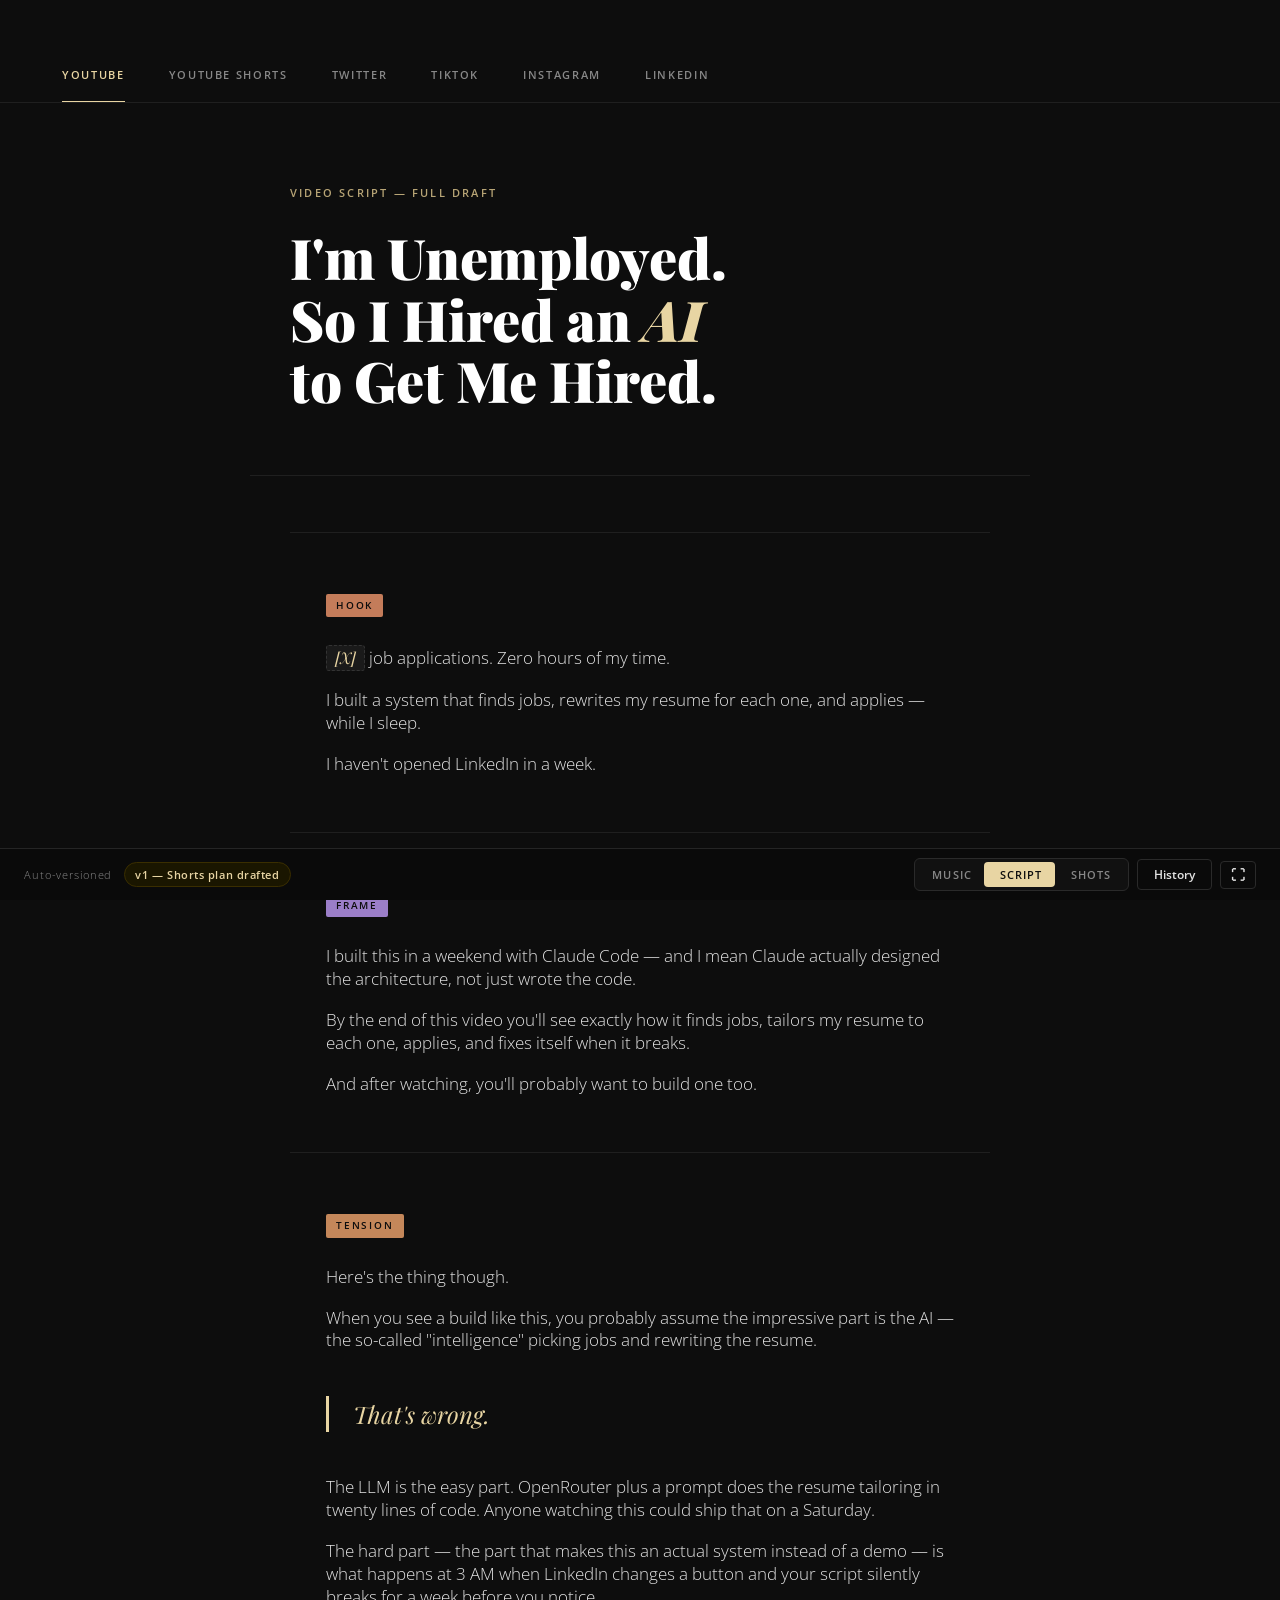
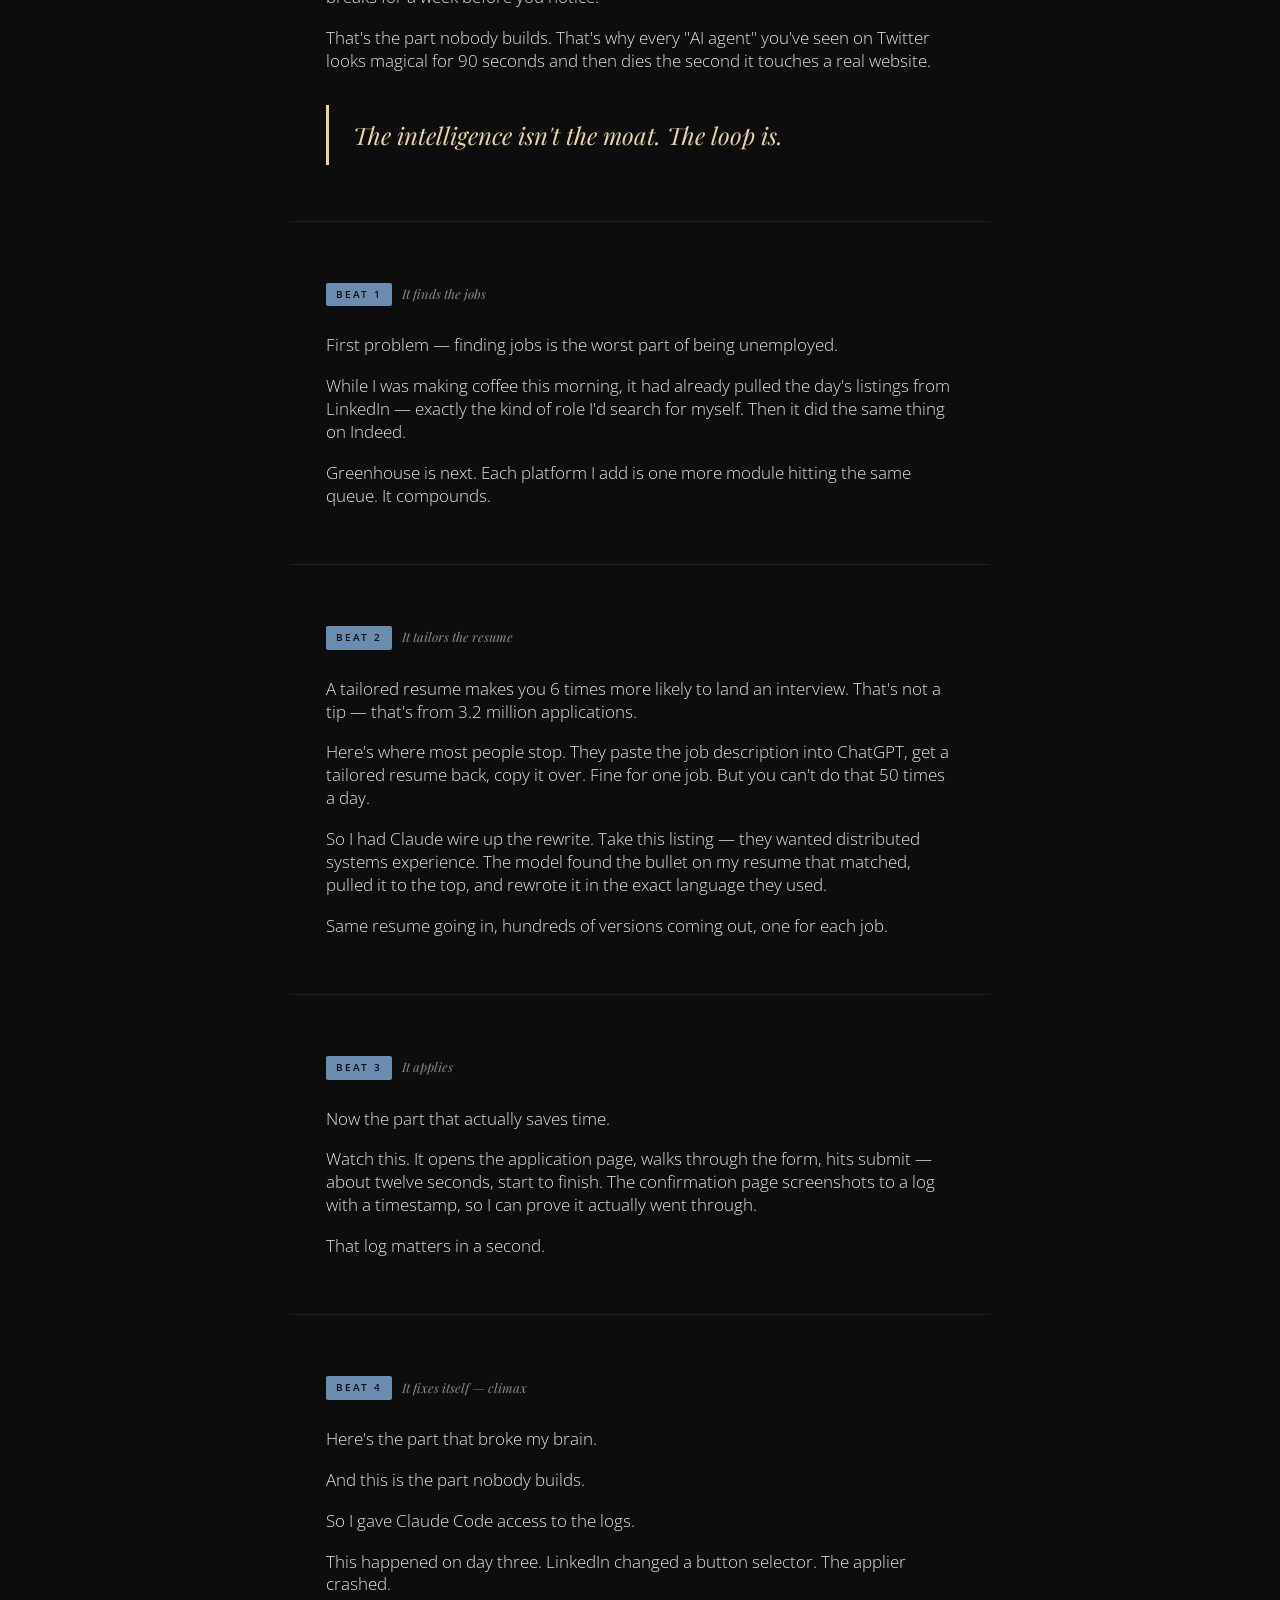
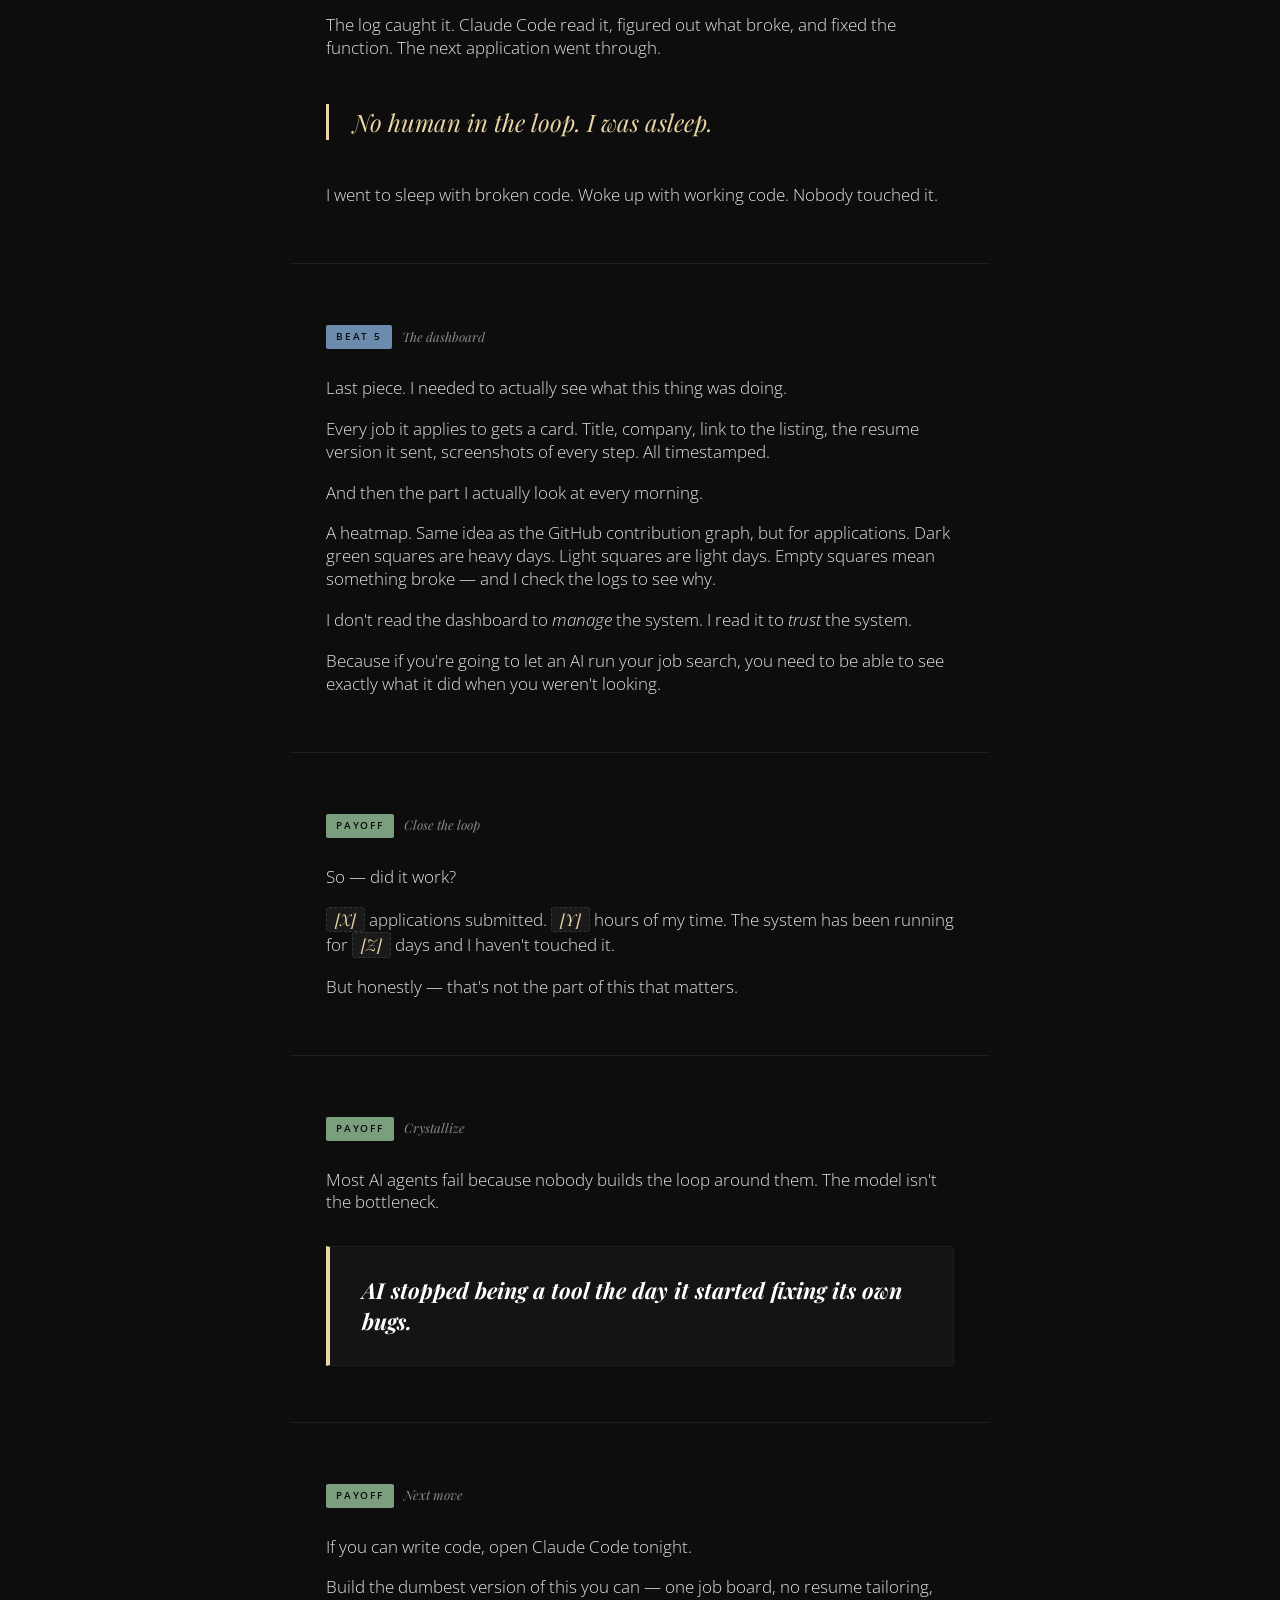
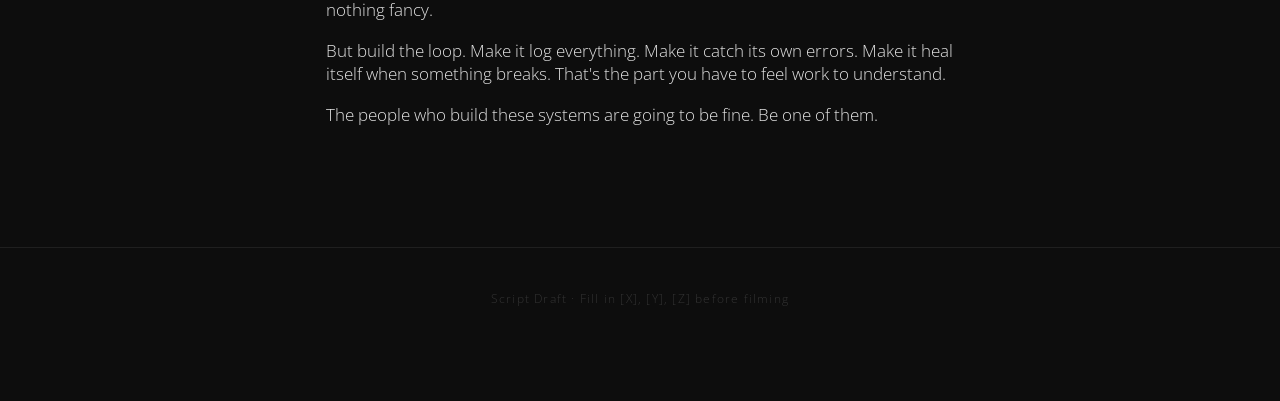
==== auto-ai-applier/index.html @ ef2c6228 "Revert absolute positioning — restore grid/flex layout for panels Absolute positioning caused panels" ====
<!DOCTYPE html>
<html lang="en">
<head>
<meta charset="UTF-8">
<meta name="viewport" content="width=device-width, initial-scale=1.0">
<meta name="apple-mobile-web-app-capable" content="yes">
<meta name="apple-mobile-web-app-status-bar-style" content="black-translucent">
<title>I'm Unemployed. So I Hired an AI to Get Me Hired.</title>
<link href="https://fonts.googleapis.com/css2?family=Playfair+Display:ital,wght@0,400;0,700;0,900;1,400;1,700&family=Open+Sans:ital,wght@0,300;0,400;0,600;1,300;1,400&display=swap" rel="stylesheet">
<style>
  *, *::before, *::after { box-sizing: border-box; margin: 0; padding: 0; }
  html, body { overscroll-behavior: none; -webkit-overflow-scrolling: auto; }
  :root {
    --bg: #0d0d0d; --surface: #141414; --border: #1f1f1f;
    --accent: #e8d5a3; --accent-dim: #b8a576;
    --text: #e2e2e2; --muted: #888; --label-bg: #1a1a1a;
  }
  body { background: var(--bg); color: var(--text); font-family: 'Open Sans', sans-serif; font-weight: 300; line-height: 1.75; min-height: 100vh; padding-bottom: 80px; }

  #progress { position: sticky; top: 0; left: 0; height: 2px; background: var(--accent); width: 0%; z-index: 200; transition: width 0.1s linear; }

  .hero { border-bottom: 1px solid var(--border); padding: 80px 40px 64px; max-width: 780px; margin: 0 auto; }
  .hero-eyebrow { font-size: 11px; font-weight: 600; letter-spacing: 0.2em; text-transform: uppercase; color: var(--accent-dim); margin-bottom: 24px; }
  .hero h1 { font-family: 'Playfair Display', serif; font-size: clamp(32px, 5vw, 56px); font-weight: 900; line-height: 1.1; color: #fff; }
  .hero h1 em { font-style: italic; color: var(--accent); }

  .container { max-width: 780px; margin: 0 auto; padding: 0 40px 120px; }
  .section { padding: 56px 36px 0; border-top: 1px solid var(--border); margin-top: 56px; }
  .section-label { display: inline-flex; align-items: center; gap: 10px; margin-bottom: 28px; }
  .section-tag { font-size: 10px; font-weight: 600; letter-spacing: 0.18em; text-transform: uppercase; color: var(--bg); background: var(--accent); padding: 3px 10px; border-radius: 2px; }
  .section-tag.beat { background: #6b8cae; }
  .section-tag.payoff { background: #7a9e7e; }
  .section-tag.hook { background: #c47c5a; }
  .section-tag.frame { background: #9b7ec8; }
  .section-tag.tension { background: #c4875a; }
  .section-subtitle { font-family: 'Playfair Display', serif; font-size: 13px; font-style: italic; color: var(--muted); }
  .section p { font-size: 17px; font-weight: 300; color: var(--text); margin-bottom: 18px; line-height: 1.35; }
  .section p:last-child { margin-bottom: 0; }
  .section p:has(.shot-marker) { display: flex; align-items: start; gap: 8px; }
  .section p .shot-marker { flex-shrink: 0; width: 36px; margin-top: 2px; }
  .shot-text { flex: 1; min-width: 0; }
  .pull:has(.shot-marker),
  .crystallize:has(.shot-marker) { display: flex; align-items: start; gap: 8px; }
  .pull .shot-marker,
  .crystallize .shot-marker { flex-shrink: 0; width: 36px; margin-top: 4px; }
  .pull .shot-text,
  .crystallize .shot-text { flex: 1; min-width: 0; }
  .pull:has(.shot-marker) { padding-left: 0; border-left: none; }
  .pull:has(.shot-marker) .shot-text { border-left: 3px solid var(--accent); padding-left: 24px; }
  .pull { font-family: 'Playfair Display', serif; font-size: clamp(18px, 2.5vw, 24px); font-style: italic; color: var(--accent); border-left: 3px solid var(--accent); padding: 12px 0 12px 24px; margin: 32px 0; line-height: 1.5; }
  .crystallize { background: var(--surface); border: 1px solid var(--border); border-left: 4px solid var(--accent); padding: 28px 32px; margin: 32px 0; border-radius: 0 4px 4px 0; }
  .crystallize p { font-family: 'Playfair Display', serif !important; font-size: clamp(18px, 2.5vw, 22px) !important; font-weight: 700 !important; font-style: italic; color: #fff !important; line-height: 1.4 !important; margin: 0 !important; }
  .stat { display: inline-block; background: var(--label-bg); border: 1px dashed #333; color: var(--accent); font-family: 'Playfair Display', serif; font-style: italic; padding: 1px 8px; border-radius: 3px; font-size: 0.95em; }
  footer { text-align: center; padding: 40px; color: #333; font-size: 12px; letter-spacing: 0.1em; border-top: 1px solid var(--border); }

  /* VIEW TOGGLE */
  #view-toggle {
    position: relative;
    display: flex;
    background: #111;
    border: 1px solid #2a2a2a;
    border-radius: 6px;
    padding: 3px;
    gap: 0;
  }
  .vtab {
    position: relative; z-index: 1;
    background: none; border: none;
    color: var(--muted);
    font-family: 'Open Sans', sans-serif;
    font-size: 11px; font-weight: 600;
    letter-spacing: 0.1em; text-transform: uppercase;
    padding: 5px 14px; border-radius: 4px;
    cursor: pointer;
    transition: color 0.2s ease;
    white-space: nowrap;
  }
  .vtab.active { color: #0d0d0d; }
  .vtab:not(.active):hover { color: var(--text); }
  #vtab-indicator {
    position: absolute;
    top: 3px; bottom: 3px;
    border-radius: 4px;
    background: var(--accent);
    transition: left 0.25s cubic-bezier(0.4, 0, 0.2, 1),
                width 0.25s cubic-bezier(0.4, 0, 0.2, 1);
    pointer-events: none;
  }

  /* SECTION TRANSITIONS */
  .section {
    transition: grid-template-columns 0.3s ease;
  }
  .container, .hero {
    transition: max-width 0.3s ease, opacity 0.15s ease;
  }

  #vbar {
    position: sticky; bottom: 0; left: 0; right: 0; z-index: 300;
    background: #0a0a0a; border-top: 1px solid #252525;
    display: flex; align-items: center; justify-content: space-between;
    padding: 0 24px; height: 52px; gap: 12px; margin-top: -80px;
  }
  #vbar-left { display: flex; align-items: center; gap: 12px; }
  #vbar-label { font-size: 11px; color: var(--muted); letter-spacing: 0.08em; white-space: nowrap; }
  #ver-badge {
    font-size: 11px; font-weight: 600; color: var(--accent);
    background: #1a1600; border: 1px solid #3a2e00;
    padding: 2px 10px; border-radius: 20px; letter-spacing: 0.05em;
  }
  .vbtn {
    background: none; border: 1px solid #2a2a2a; color: var(--text);
    font-family: 'Open Sans', sans-serif; font-size: 12px; font-weight: 600;
    padding: 6px 16px; border-radius: 4px; cursor: pointer; white-space: nowrap;
    transition: border-color 0.15s, color 0.15s;
  }
  .vbtn:hover { border-color: var(--accent); color: var(--accent); }
  #btn-fullscreen { padding: 6px 10px; font-size: 14px; line-height: 1; }

  #vpanel {
    position: sticky; bottom: 52px; z-index: 290;
    margin-left: auto; margin-right: 0;
    width: 340px; max-height: 420px;
    background: #111; border: 1px solid #222; border-bottom: none;
    border-radius: 8px 0 0 0;
    display: none; flex-direction: column;
    overflow: hidden;
  }
  #vpanel.open { display: flex; }
  #vpanel-head {
    padding: 14px 18px 12px; border-bottom: 1px solid #1e1e1e;
    display: flex; justify-content: space-between; align-items: center;
    flex-shrink: 0;
  }
  #vpanel-head span { font-size: 12px; font-weight: 600; letter-spacing: 0.08em; color: #999; text-transform: uppercase; }
  #vpanel-close { background: none; border: none; color: #555; cursor: pointer; font-size: 18px; line-height: 1; padding: 0 2px; }
  #vpanel-close:hover { color: #ccc; }
  #vlist { overflow-y: auto; flex: 1; padding: 8px 0; }
  #vlist::-webkit-scrollbar { width: 4px; }
  #vlist::-webkit-scrollbar-track { background: transparent; }
  #vlist::-webkit-scrollbar-thumb { background: #2a2a2a; border-radius: 2px; }

  .vitem {
    display: flex; align-items: center; justify-content: space-between;
    padding: 10px 18px; gap: 12px; cursor: default;
    border-left: 3px solid transparent;
    transition: background 0.1s;
  }
  .vitem:hover { background: #181818; }
  .vitem.current { border-left-color: var(--accent); }
  .vitem-meta { flex: 1; min-width: 0; }
  .vitem-name { font-size: 13px; font-weight: 600; color: #ddd; white-space: nowrap; overflow: hidden; text-overflow: ellipsis; }
  .vitem-time { font-size: 11px; color: #555; margin-top: 2px; }
  .vitem-restore {
    background: none; border: 1px solid #2a2a2a; color: #777;
    font-size: 11px; font-weight: 600; padding: 4px 10px; border-radius: 3px;
    cursor: pointer; white-space: nowrap; flex-shrink: 0;
    transition: border-color 0.15s, color 0.15s;
  }
  .vitem-restore:hover { border-color: var(--accent); color: var(--accent); }
  .vitem-restore.disabled { opacity: 0.3; cursor: default; pointer-events: none; }
  #vempty { padding: 32px 18px; text-align: center; color: #444; font-size: 13px; }

  #toast {
    position: sticky; top: 24px; left: 50%;
    background: #1a1a1a; border: 1px solid var(--accent);
    color: var(--accent); font-size: 13px; font-weight: 600;
    padding: 10px 20px; border-radius: 6px; z-index: 500;
    opacity: 0; transition: opacity 0.3s; pointer-events: none;
    white-space: nowrap; width: fit-content; margin: 0 auto;
  }
  #toast.show { opacity: 1; }

  /* PRODUCTION VIEW (music + shots) */
  .music-cue {
    display: none;
    width: 240px; flex-shrink: 0;
    opacity: 0; transform: translateX(100%);
    transition: opacity 0.25s ease, transform 0.25s ease;
    pointer-events: none;
  }
  body.show-music .music-cue {
    display: block;
    width: 240px; flex-shrink: 0;
    visibility: hidden;
  }
  body.show-music-visible .music-cue {
    visibility: visible;
    opacity: 1; transform: translateX(0);
    pointer-events: auto;
  }
  body.show-music .container,
  body.show-music .hero,
  body.show-shots .container,
  body.show-shots .hero { max-width: 1280px; }
  body.show-music .section,
  body.show-shots .section { position: relative; }
  body.show-music .section {
    display: flex; gap: 56px; align-items: flex-start;
  }
  body.show-music .section-body { flex: 1; min-width: 0; }
  body.show-shots .section {
    display: grid;
    grid-template-columns: 1fr 340px;
    gap: 0 40px;
    align-items: start;
    border-radius: 6px;
    transition: background 0.15s ease;
    padding: 56px 36px 0;
    margin-left: -36px;
    margin-right: -36px;
    border-top: 1px solid var(--border);
    margin-top: 0;
  }
  body.show-shots .section:hover {
    background: rgba(232, 213, 163, 0.025);
  }
  body.show-shots .shot-list {
    grid-column: 2;
    grid-row: 1 / 99;
    align-self: start;
    margin-top: 0;
  }
  body.show-music .section[data-end-time]::after,
  body.show-shots .section[data-end-time]::after {
    content: "ends " attr(data-end-time);
    position: absolute; top: -32px; right: 0;
    background: var(--bg); padding: 4px 10px;
    font-family: 'Open Sans', sans-serif; font-size: 10px;
    font-weight: 600; letter-spacing: 0.18em;
    color: var(--accent-dim); border: 1px solid var(--border);
    border-radius: 2px; text-transform: uppercase;
  }
  .cue-label {
    font-size: 10px; font-weight: 600; letter-spacing: 0.2em;
    text-transform: uppercase; color: var(--muted);
    margin-bottom: 14px; padding-bottom: 10px;
    border-bottom: 1px solid var(--border);
  }
  .cue-title {
    font-family: 'Playfair Display', serif;
    font-size: 22px; font-weight: 700; font-style: italic;
    color: var(--accent); margin-bottom: 8px; line-height: 1.2;
  }
  .cue-meta {
    font-size: 10px; font-weight: 600; color: var(--muted);
    letter-spacing: 0.15em; margin-bottom: 18px;
    text-transform: uppercase;
  }
  .cue-desc {
    font-size: 13px; font-weight: 300; color: var(--text);
    line-height: 1.55; margin-bottom: 14px;
  }
  .cue-note {
    font-size: 11px; font-style: italic; color: var(--muted);
    border-left: 2px solid var(--accent-dim);
    padding: 4px 0 4px 12px; margin-bottom: 0;
    line-height: 1.5;
  }

  /* SHOT LIST */
  .shot-list {
    display: none;
    opacity: 0; transform: translateX(100%);
    transition: opacity 0.25s ease, transform 0.25s ease;
    pointer-events: none;
  }
  body.show-shots .shot-list {
    display: block;
    visibility: hidden;
    background: var(--surface);
    border: 1px solid var(--border);
    border-radius: 6px;
    padding: 20px 22px;
  }
  body.show-shots-visible .shot-list {
    visibility: visible;
    opacity: 1; transform: translateX(0);
    pointer-events: auto;
  }
  .shot-list-label {
    font-size: 10px; font-weight: 600; letter-spacing: 0.2em;
    text-transform: uppercase; color: var(--muted);
    margin-bottom: 18px;
  }
  .shot {
    display: grid; grid-template-columns: 28px 78px 1fr;
    gap: 14px; margin-bottom: 6px; align-items: start;
    padding: 10px 12px; border-radius: 4px;
  }
  .shot-num {
    font-family: 'Open Sans', sans-serif;
    font-size: 11px; font-weight: 600;
    color: var(--accent-dim); letter-spacing: 0.05em;
    padding-top: 4px; font-variant-numeric: tabular-nums;
  }
  .shot-type {
    font-size: 9px; font-weight: 600; letter-spacing: 0.15em;
    text-transform: uppercase; text-align: center;
    padding: 4px 6px; border-radius: 2px;
    border: 1px solid var(--border);
    background: var(--label-bg); color: var(--accent);
  }
  .shot-type.t-talk    { color: #c47c5a; border-color: #3a261d; }
  .shot-type.t-screen  { color: #6b8cae; border-color: #1d2a3a; }
  .shot-type.t-broll   { color: #b8a576; border-color: #2e2a1d; }
  .shot-type.t-graphic { color: #7a9e7e; border-color: #1d2e22; }
  .shot-type.t-title   { color: #e2e2e2; border-color: #333; }
  .shot-type.t-cut     { color: #c4875a; border-color: #3a2e1d; }
  .shot-desc {
    font-size: 13px; font-weight: 300; color: var(--text);
    line-height: 1.5;
  }
  .shot-desc em {
    color: var(--accent-dim); font-style: italic;
  }

  /* INLINE SHOT MARKERS */
  .shot-marker {
    display: none;
  }
  body.show-shots .shot-marker {
    display: inline-flex;
    align-items: center;
    justify-content: center;
    font-family: 'Open Sans', sans-serif;
    font-size: 9px; font-weight: 700;
    letter-spacing: 0.05em;
    color: var(--accent-dim);
    background: var(--label-bg);
    border: 1px solid #2a2418;
    border-radius: 3px;
    padding: 1px 6px;
    margin-right: 0;
    vertical-align: middle;
    font-variant-numeric: tabular-nums;
    flex-shrink: 0;
    justify-self: center;
    margin-top: 2px;
  }
  body.show-shots .shot-marker::after {
    content: '';
    position: absolute;
    right: -24px;
    top: 50%;
    width: 16px;
    height: 1px;
    border-top: 1px dashed #2a2418;
  }

  /* SHOT HOVER LINKING */
  .shot-marker.shot-hover,
  body.show-shots .shot-marker.shot-hover {
    background: rgba(232, 213, 163, 0.15);
    border-color: var(--accent-dim);
    color: var(--accent);
  }
  .shot.shot-hover {
    background: rgba(232, 213, 163, 0.08);
    border-radius: 4px;
    outline: 1px solid rgba(232, 213, 163, 0.22);
  }
  .script-el-hover {
    background: rgba(232, 213, 163, 0.06);
    outline: 1px solid rgba(232, 213, 163, 0.15);
    border-radius: 4px;
    transition: background 0.15s ease;
  }

  p.script-el-hover {
    outline-offset: 8px;
  }

  /* PLATFORM TABS */
  .tabs {
    position: sticky; top: 0; z-index: 100;
    background: var(--bg);
    border-bottom: 1px solid var(--border);
    display: flex; overflow-x: auto;
    scrollbar-width: none;
    padding: 0 40px;
  }
  .tabs::-webkit-scrollbar { display: none; }
  .tab {
    background: none; border: none;
    color: var(--muted);
    font-family: 'Open Sans', sans-serif;
    font-size: 11px; font-weight: 600;
    letter-spacing: 0.15em; text-transform: uppercase;
    padding: 20px 22px; cursor: pointer;
    position: relative; white-space: nowrap;
    transition: color 0.15s;
  }
  .tab:hover { color: var(--text); }
  .tab.active { color: var(--accent); }
  .tab.active::after {
    content: ''; position: absolute;
    bottom: -1px; left: 22px; right: 22px;
    height: 2px; background: var(--accent);
  }
  .tab-content { display: none; }
  .tab-content.active { display: block; }

  body:not([data-tab="youtube"]) #view-toggle { display: none; }

  /* PLACEHOLDER CARD */
  .placeholder-card {
    background: var(--surface);
    border: 1px dashed #2a2a2a;
    border-radius: 6px;
    padding: 40px 36px;
    margin-top: 56px;
  }
  .placeholder-label {
    font-size: 10px; font-weight: 600; letter-spacing: 0.2em;
    text-transform: uppercase; color: var(--accent-dim);
    margin-bottom: 18px;
  }
  .placeholder-prompt {
    font-family: 'Playfair Display', serif;
    font-size: 22px; font-style: italic; color: var(--text);
    line-height: 1.4; margin-bottom: 28px;
  }
  .placeholder-hint {
    border-top: 1px solid var(--border);
    padding-top: 20px;
  }
  .placeholder-hint p {
    font-size: 13px; color: var(--muted);
    line-height: 1.6; margin-bottom: 6px;
  }
  .placeholder-hint p strong {
    color: var(--accent); font-weight: 600;
  }

  /* ────────────────────────────────────
     TWITTER POSTS (added v11) — also reused for Shorts
     ──────────────────────────────────── */
  .tw-summary {
    background: var(--surface);
    border: 1px solid var(--border);
    border-left: 3px solid var(--accent);
    border-radius: 0 4px 4px 0;
    padding: 28px 32px;
    margin-top: 56px;
    margin-bottom: 0;
  }
  .tw-summary-label {
    font-size: 10px; font-weight: 600;
    letter-spacing: 0.2em; text-transform: uppercase;
    color: var(--accent); margin-bottom: 14px;
  }
  .tw-summary-count {
    font-family: 'Playfair Display', serif;
    font-size: 14px; font-weight: 600;
    color: #fff; line-height: 1; margin-bottom: 12px;
    letter-spacing: 0.05em;
  }
  .tw-summary-inv {
    font-size: 13px; color: var(--muted);
    line-height: 1.7; font-weight: 300;
  }
  .tw-summary-inv strong {
    color: var(--accent-dim); font-weight: 600;
  }

  .post-block {
    border-top: 1px solid var(--border);
    padding-top: 56px;
    margin-top: 56px;
  }
  .post-meta-row {
    display: flex; align-items: center; gap: 12px;
    margin-bottom: 18px; flex-wrap: wrap;
  }
  .post-num {
    font-family: 'Playfair Display', serif;
    font-style: italic;
    font-size: 12px; font-weight: 700;
    letter-spacing: 0.12em; text-transform: uppercase;
    color: var(--accent-dim);
  }
  .format-pill {
    font-size: 10px; font-weight: 600;
    letter-spacing: 0.15em; text-transform: uppercase;
    padding: 4px 10px; border-radius: 2px;
    background: var(--label-bg); color: var(--accent);
    border: 1px solid #2a2418;
  }
  .format-pill.thread { color: #9b7ec8; border-color: #2a1d3a; background: rgba(155, 126, 200, 0.06); }
  .format-pill.video { color: #c47c5a; border-color: #3a261d; background: rgba(196, 124, 90, 0.06); }
  .format-pill.image-q { color: #7a9e7e; border-color: #1d2e22; background: rgba(122, 158, 126, 0.06); }
  .format-pill.single { color: #6b8cae; border-color: #1d2a3a; background: rgba(107, 140, 174, 0.06); }
  .strength {
    font-size: 9px; font-weight: 600;
    letter-spacing: 0.18em; text-transform: uppercase;
    padding: 3px 9px; border-radius: 2px;
    margin-left: auto;
  }
  .strength.strong {
    color: #7a9e7e;
    background: rgba(122, 158, 126, 0.08);
    border: 1px solid rgba(122, 158, 126, 0.3);
  }
  .strength.medium {
    color: var(--accent-dim);
    background: rgba(184, 165, 118, 0.05);
    border: 1px solid rgba(184, 165, 118, 0.25);
  }
  .post-headline {
    font-family: 'Playfair Display', serif;
    font-size: clamp(20px, 2.8vw, 26px);
    font-weight: 700; font-style: italic;
    color: #fff; line-height: 1.25;
    margin-bottom: 28px;
    letter-spacing: -0.005em;
  }
  .post-headline em { color: var(--accent); }

  .video-spec {
    background: var(--surface); border: 1px solid var(--border);
    border-radius: 6px; padding: 24px 28px;
    margin-top: 14px;
  }
  .video-spec-row {
    display: grid;
    grid-template-columns: 130px 1fr;
    gap: 16px; padding: 14px 0;
    align-items: start;
    border-top: 1px solid #1a1a1a;
  }
  .video-spec-row:first-child {
    border-top: none; padding-top: 0;
  }
  .video-spec-row:last-child { padding-bottom: 0; }
  .video-spec-label {
    font-size: 9px; font-weight: 600;
    letter-spacing: 0.18em; text-transform: uppercase;
    color: var(--accent-dim); padding-top: 3px;
  }
  .video-spec-value {
    font-size: 13px; color: var(--text); line-height: 1.6;
    font-weight: 300;
  }
  .video-spec-value em {
    font-style: italic; color: var(--accent-dim);
  }
  .video-cuts {
    list-style: none; padding: 0; margin: 0;
  }
  .video-cuts li {
    padding: 8px 0;
    border-bottom: 1px solid #1a1a1a;
    font-size: 13px; line-height: 1.5;
    display: grid;
    grid-template-columns: 78px 1fr;
    gap: 12px; align-items: start;
  }
  .video-cuts li:last-child { border-bottom: none; }
  .cut-type {
    font-size: 9px; font-weight: 600;
    letter-spacing: 0.15em; text-transform: uppercase;
    padding-top: 3px; font-variant-numeric: tabular-nums;
  }
  .cut-type.talk { color: #c47c5a; }
  .cut-type.screen { color: #6b8cae; }
  .cut-type.bridge { color: #9b7ec8; }
  .cut-type.cut { color: #b8a576; }

  .why-format {
    margin-top: 22px; padding-top: 18px;
    border-top: 1px dashed #1f1f1f;
    font-size: 12px; font-style: italic;
    color: var(--muted); line-height: 1.6;
    font-weight: 300;
  }
  .why-format strong {
    font-style: normal; font-weight: 600;
    color: var(--accent-dim);
    letter-spacing: 0.15em; text-transform: uppercase;
    font-size: 9px;
    display: block; margin-bottom: 6px;
  }

  .rollout {
    margin-top: 88px; padding: 40px 36px 36px;
    background: var(--surface);
    border: 1px solid var(--border);
    border-top: 3px solid var(--accent);
    border-radius: 0 0 4px 4px;
  }
  .rollout-label {
    font-size: 11px; font-weight: 600;
    letter-spacing: 0.22em; text-transform: uppercase;
    color: var(--accent); margin-bottom: 14px;
  }
  .rollout-title {
    font-family: 'Playfair Display', serif;
    font-size: clamp(22px, 3vw, 28px);
    font-weight: 900;
    color: #fff; margin-bottom: 8px;
    line-height: 1.2;
  }
  .rollout-sub {
    font-family: 'Playfair Display', serif;
    font-style: italic;
    font-size: 14px; color: var(--muted);
    margin-bottom: 28px;
  }
  .rollout-day {
    display: grid;
    grid-template-columns: 110px 1fr;
    gap: 24px; padding: 18px 0;
    border-top: 1px solid #1f1f1f;
    align-items: start;
  }
  .rollout-day:first-of-type { border-top: none; }
  .rollout-when {
    font-family: 'Playfair Display', serif;
    font-size: 14px; font-weight: 700; font-style: italic;
    color: var(--accent);
    letter-spacing: 0.03em;
    padding-top: 2px;
  }
  .rollout-what {
    font-size: 14px; color: var(--text);
    line-height: 1.6; font-weight: 300;
  }
  .rollout-what strong {
    color: #fff; font-weight: 600;
  }
  .rollout-what em {
    color: var(--accent-dim); font-style: italic;
  }

  /* ────────────────────────────────────
     SHORTS-SPECIFIC (added v12)
     ──────────────────────────────────── */
  .short-hook {
    background: linear-gradient(180deg, rgba(196, 124, 90, 0.06), rgba(196, 124, 90, 0.02));
    border: 1px solid #2a1d15;
    border-left: 3px solid #c47c5a;
    border-radius: 0 4px 4px 0;
    padding: 22px 28px;
    margin-bottom: 22px;
  }
  .short-hook-label {
    font-size: 9px; font-weight: 600;
    letter-spacing: 0.18em; text-transform: uppercase;
    color: #c47c5a; margin-bottom: 10px;
  }
  .short-hook-text {
    font-family: 'Playfair Display', serif;
    font-size: clamp(17px, 2.3vw, 21px);
    font-style: italic; font-weight: 700;
    color: #fff; line-height: 1.4;
    margin: 0;
  }

  .short-pair {
    display: grid;
    grid-template-columns: 200px 1fr;
    gap: 24px;
    margin-bottom: 14px;
    align-items: start;
  }
  .onscreen-mock {
    width: 200px;
  }
  .onscreen-label {
    font-size: 9px; font-weight: 600;
    letter-spacing: 0.18em; text-transform: uppercase;
    color: var(--accent-dim); margin-bottom: 10px;
  }
  .onscreen-frame {
    width: 100%;
    aspect-ratio: 9/16;
    background:
      radial-gradient(ellipse at 30% 20%, #1d2330 0%, #0a0d12 70%);
    border: 1px solid #2a2a2a;
    border-radius: 14px;
    display: flex; align-items: center; justify-content: center;
    padding: 20px 16px;
    position: relative;
    overflow: hidden;
  }
  .onscreen-frame::before {
    content: "9:16 · MOCK";
    position: absolute; top: 10px; left: 14px;
    font-size: 8px; font-weight: 600;
    letter-spacing: 0.18em; color: #444;
  }
  .onscreen-frame::after {
    content: "";
    position: absolute; bottom: 14px; left: 50%;
    transform: translateX(-50%);
    width: 36px; height: 3px;
    background: #2a2a2a; border-radius: 2px;
  }
  .onscreen-text {
    font-family: 'Open Sans', sans-serif;
    font-weight: 800;
    font-size: 17px;
    color: #fff;
    text-align: center;
    line-height: 1.15;
    letter-spacing: 0.01em;
    text-shadow: 0 2px 10px rgba(0,0,0,0.7), 0 0 1px rgba(0,0,0,0.9);
    text-transform: uppercase;
  }
  .short-pair-meta {
    flex: 1;
    padding-top: 4px;
  }
  .short-meta-row {
    padding: 10px 0;
    border-top: 1px solid #1a1a1a;
  }
  .short-meta-row:first-child { border-top: none; padding-top: 0; }
  .short-meta-row:last-child { padding-bottom: 0; }
  .short-meta-label {
    font-size: 9px; font-weight: 600;
    letter-spacing: 0.18em; text-transform: uppercase;
    color: var(--accent-dim); margin-bottom: 6px;
  }
  .short-meta-value {
    font-size: 13px; color: var(--text); line-height: 1.55;
    font-weight: 300;
  }
  .short-meta-value em {
    font-style: italic; color: var(--accent-dim);
  }

  .caveat {
    margin-top: 14px;
    padding: 12px 16px;
    background: rgba(184, 165, 118, 0.04);
    border-left: 2px solid var(--accent-dim);
    border-radius: 0 4px 4px 0;
    font-size: 12px;
    line-height: 1.55;
    color: var(--muted);
    font-weight: 300;
  }
  .caveat strong {
    font-weight: 600;
    color: var(--accent-dim);
    letter-spacing: 0.15em; text-transform: uppercase;
    font-size: 9px;
    display: block; margin-bottom: 6px;
  }

  @media (max-width: 640px) {
    .short-pair {
      grid-template-columns: 1fr;
    }
    .onscreen-mock { width: 160px; }
  }
</style>
</head>
<body>

<div id="progress"></div>
<div id="toast"></div>

<nav class="tabs">
  <button class="tab" data-tab="youtube">YouTube</button>
  <button class="tab" data-tab="shorts">YouTube Shorts</button>
  <button class="tab" data-tab="twitter">Twitter</button>
  <button class="tab" data-tab="tiktok">TikTok</button>
  <button class="tab" data-tab="instagram">Instagram</button>
  <button class="tab" data-tab="linkedin">LinkedIn</button>
</nav>

<div class="tab-content" data-tab="youtube">

<div class="hero" id="hero-block">
  <p class="hero-eyebrow">Video Script — Full Draft</p>
  <h1>I'm Unemployed.<br>So I Hired an <em>AI</em><br>to Get Me Hired.</h1>
</div>

<div class="container" id="content-block">

  <div class="section">
    <div class="section-label"><span class="section-tag hook">Hook</span></div>
    <p><span class="stat">[X]</span> job applications. Zero hours of my time.</p>
    <p>I built a system that finds jobs, rewrites my resume for each one, and applies — while I sleep.</p>
    <p>I haven't opened LinkedIn in a week.</p>
  </div>

  <div class="section">
    <div class="section-label"><span class="section-tag frame">Frame</span></div>
    <p>I built this in a weekend with Claude Code — and I mean Claude actually designed the architecture, not just wrote the code.</p>
    <p>By the end of this video you'll see exactly how it finds jobs, tailors my resume to each one, applies, and fixes itself when it breaks.</p>
    <p>And after watching, you'll probably want to build one too.</p>
  </div>

  <div class="section">
    <div class="section-label"><span class="section-tag tension">Tension</span></div>
    <p>Here's the thing though.</p>
    <p>When you see a build like this, you probably assume the impressive part is the AI — the so-called "intelligence" picking jobs and rewriting the resume.</p>
    <div class="pull">That's wrong.</div>
    <p>The LLM is the easy part. OpenRouter plus a prompt does the resume tailoring in twenty lines of code. Anyone watching this could ship that on a Saturday.</p>
    <p>The hard part — the part that makes this an actual system instead of a demo — is what happens at 3 AM when LinkedIn changes a button and your script silently breaks for a week before you notice.</p>
    <p>That's the part nobody builds. That's why every "AI agent" you've seen on Twitter looks magical for 90 seconds and then dies the second it touches a real website.</p>
    <div class="pull">The intelligence isn't the moat. The loop is.</div>
  </div>

  <div class="section">
    <div class="section-label"><span class="section-tag beat">Beat 1</span><span class="section-subtitle">It finds the jobs</span></div>
    <p>First problem — finding jobs is the worst part of being unemployed.</p>
    <p>While I was making coffee this morning, it had already pulled the day's listings from LinkedIn — exactly the kind of role I'd search for myself. Then it did the same thing on Indeed.</p>
    <p>Greenhouse is next. Each platform I add is one more module hitting the same queue. It compounds.</p>
  </div>

  <div class="section">
    <div class="section-label"><span class="section-tag beat">Beat 2</span><span class="section-subtitle">It tailors the resume</span></div>
    <p>A tailored resume makes you 6 times more likely to land an interview. That's not a tip — that's from 3.2 million applications.</p>
    <p>Here's where most people stop. They paste the job description into ChatGPT, get a tailored resume back, copy it over. Fine for one job. But you can't do that 50 times a day.</p>
    <p>So I had Claude wire up the rewrite. Take this listing — they wanted distributed systems experience. The model found the bullet on my resume that matched, pulled it to the top, and rewrote it in the exact language they used.</p>
    <p>Same resume going in, hundreds of versions coming out, one for each job.</p>
  </div>

  <div class="section">
    <div class="section-label"><span class="section-tag beat">Beat 3</span><span class="section-subtitle">It applies</span></div>
    <p>Now the part that actually saves time.</p>
    <p>Watch this. It opens the application page, walks through the form, hits submit — about twelve seconds, start to finish. The confirmation page screenshots to a log with a timestamp, so I can prove it actually went through.</p>
    <p>That log matters in a second.</p>
  </div>

  <div class="section">
    <div class="section-label"><span class="section-tag beat">Beat 4</span><span class="section-subtitle">It fixes itself — climax</span></div>
    <p>Here's the part that broke my brain.</p>
    <p>And this is the part nobody builds.</p>
    <p>So I gave Claude Code access to the logs.</p>
    <p>This happened on day three. LinkedIn changed a button selector. The applier crashed.</p>
    <p>The log caught it. Claude Code read it, figured out what broke, and fixed the function. The next application went through.</p>
    <div class="pull">No human in the loop. I was asleep.</div>
    <p>I went to sleep with broken code. Woke up with working code. Nobody touched it.</p>
  </div>

  <div class="section">
    <div class="section-label"><span class="section-tag beat">Beat 5</span><span class="section-subtitle">The dashboard</span></div>
    <p>Last piece. I needed to actually see what this thing was doing.</p>
    <p>Every job it applies to gets a card. Title, company, link to the listing, the resume version it sent, screenshots of every step. All timestamped.</p>
    <p>And then the part I actually look at every morning.</p>
    <p>A heatmap. Same idea as the GitHub contribution graph, but for applications. Dark green squares are heavy days. Light squares are light days. Empty squares mean something broke — and I check the logs to see why.</p>
    <p>I don't read the dashboard to <em>manage</em> the system. I read it to <em>trust</em> the system.</p>
    <p>Because if you're going to let an AI run your job search, you need to be able to see exactly what it did when you weren't looking.</p>
  </div>

  <div class="section">
    <div class="section-label"><span class="section-tag payoff">Payoff</span><span class="section-subtitle">Close the loop</span></div>
    <p>So — did it work?</p>
    <p><span class="stat">[X]</span> applications submitted. <span class="stat">[Y]</span> hours of my time. The system has been running for <span class="stat">[Z]</span> days and I haven't touched it.</p>
    <p>But honestly — that's not the part of this that matters.</p>
  </div>

  <div class="section">
    <div class="section-label"><span class="section-tag payoff">Payoff</span><span class="section-subtitle">Crystallize</span></div>
    <p>Most AI agents fail because nobody builds the loop around them. The model isn't the bottleneck.</p>
    <div class="crystallize"><p>AI stopped being a tool the day it started fixing its own bugs.</p></div>
  </div>

  <div class="section">
    <div class="section-label"><span class="section-tag payoff">Payoff</span><span class="section-subtitle">Next move</span></div>
    <p>If you can write code, open Claude Code tonight.</p>
    <p>Build the dumbest version of this you can — one job board, no resume tailoring, nothing fancy.</p>
    <p>But build the loop. Make it log everything. Make it catch its own errors. Make it heal itself when something breaks. That's the part you have to feel work to understand.</p>
    <p>The people who build these systems are going to be fine. Be one of them.</p>
  </div>

</div>

<footer>Script Draft · Fill in [X], [Y], [Z] before filming</footer>

</div><!-- /youtube tab -->

<!-- ════════════════════════════════════════
     YOUTUBE SHORTS TAB — POPULATED v12
     ════════════════════════════════════════ -->
<div class="tab-content" data-tab="shorts">
  <div class="hero">
    <p class="hero-eyebrow">YouTube Shorts · Repurposing Plan</p>
    <h1>4 shorts <em>found</em>.<br>2 strong. 2 medium.</h1>
  </div>

  <div class="container">

    <div class="tw-summary">
      <div class="tw-summary-label">Inventory</div>
      <p class="tw-summary-count">SHORTS FOUND: 4</p>
      <p class="tw-summary-inv">
        <strong>2 strong</strong> (the self-healing climax, the 6× resume stat) ·
        <strong>2 medium</strong> (the contrarian thesis, the trust-the-system line).<br>
        Did <em>not</em> pull from the cold open — that's the long-form's hook and posting it as a Short would cannibalize the main video. All four pass the 4/4 standalone test: own beginning, own payoff, no required setup, hook lands in &lt;2s.
      </p>
    </div>

    <!-- ── SHORT 01 — SELF-HEALING ── -->
    <div class="post-block">
      <div class="post-meta-row">
        <span class="post-num">Short 01</span>
        <span class="format-pill video">~50s · 9:16 vertical</span>
        <span class="strength strong">Strong</span>
      </div>
      <h2 class="post-headline">"I went to sleep with broken code. <em>Woke up with working code.</em>"</h2>

      <div class="short-hook">
        <div class="short-hook-label">Hook · first 1.5 seconds</div>
        <p class="short-hook-text">"I went to sleep with broken code. Woke up with working code. Nobody touched it."</p>
      </div>

      <div class="short-pair">
        <div class="onscreen-mock">
          <div class="onscreen-label">On-screen text</div>
          <div class="onscreen-frame">
            <p class="onscreen-text">SLEPT.<br>WOKE UP.<br>CODE FIXED.</p>
          </div>
        </div>
        <div class="short-pair-meta">
          <div class="short-meta-row">
            <div class="short-meta-label">Pulled from</div>
            <div class="short-meta-value">Beat 4 — the climax. Day-three crash and self-heal.</div>
          </div>
          <div class="short-meta-row">
            <div class="short-meta-label">Why it stands alone</div>
            <div class="short-meta-value">A cold viewer learns there's an AI agent <em>and</em> sees it fix itself in 50 seconds — full before/after with no required setup.</div>
          </div>
          <div class="short-meta-row">
            <div class="short-meta-label">Ending</div>
            <div class="short-meta-value">Repeat the opening line. Loops back to the start — viewer stays for the rewatch.</div>
          </div>
        </div>
      </div>

      <div class="video-spec">
        <div class="video-spec-row">
          <div class="video-spec-label">Script · verbatim</div>
          <div class="video-spec-value">
            <ul class="video-cuts">
              <li><span class="cut-type talk">VO · 0–6s</span><span>"I went to sleep with broken code. Woke up with working code. Nobody touched it."</span></li>
              <li><span class="cut-type bridge">BRIDGE</span><span><em>"Here's what actually happened."</em></span></li>
              <li><span class="cut-type talk">VO · 8–18s</span><span>"This happened on day three. LinkedIn changed a button selector. The applier crashed."</span></li>
              <li><span class="cut-type talk">VO · 18–32s</span><span>"So I gave Claude Code access to the logs. The log caught it. Claude Code read it, figured out what broke, and fixed the function. The next application went through."</span></li>
              <li><span class="cut-type talk">VO · 32–38s</span><span>"No human in the loop. I was asleep."</span></li>
              <li><span class="cut-type cut">LOOP</span><span>"I went to sleep with broken code. Woke up with working code." <em>(Repeat of opener — closes the loop.)</em></span></li>
            </ul>
          </div>
        </div>
        <div class="video-spec-row">
          <div class="video-spec-label">Visual</div>
          <div class="video-spec-value">Open on face delivering the hook. Cut to log file with red error highlighted → Claude Code patching the function (sped up ~3×) → green confirmation page → back to face for the closing repeat. Captions burned in throughout, top-third placement, never bottom.</div>
        </div>
      </div>
    </div>

    <!-- ── SHORT 02 — 6X STAT ── -->
    <div class="post-block">
      <div class="post-meta-row">
        <span class="post-num">Short 02</span>
        <span class="format-pill video">~45s · 9:16 vertical</span>
        <span class="strength strong">Strong</span>
      </div>
      <h2 class="post-headline">"<em>6× more interviews.</em> From 3.2 million applications."</h2>

      <div class="short-hook">
        <div class="short-hook-label">Hook · first 1.5 seconds</div>
        <p class="short-hook-text">"A tailored resume makes you 6 times more likely to land an interview."</p>
      </div>

      <div class="short-pair">
        <div class="onscreen-mock">
          <div class="onscreen-label">On-screen text</div>
          <div class="onscreen-frame">
            <p class="onscreen-text">6×<br>MORE<br>INTERVIEWS</p>
          </div>
        </div>
        <div class="short-pair-meta">
          <div class="short-meta-row">
            <div class="short-meta-label">Pulled from</div>
            <div class="short-meta-value">Beat 2 — resume tailoring.</div>
          </div>
          <div class="short-meta-row">
            <div class="short-meta-label">Why it stands alone</div>
            <div class="short-meta-value">A self-contained insight (stat → why people fail → solution). Teaches something useful even if the viewer never sees the rest of the system.</div>
          </div>
          <div class="short-meta-row">
            <div class="short-meta-label">Ending</div>
            <div class="short-meta-value">"Hundreds of versions, one for each job." Cut to fanned-out resume stack — loops back visually to the opening 6× number.</div>
          </div>
        </div>
      </div>

      <div class="video-spec">
        <div class="video-spec-row">
          <div class="video-spec-label">Script · verbatim</div>
          <div class="video-spec-value">
            <ul class="video-cuts">
              <li><span class="cut-type talk">VO · 0–7s</span><span>"A tailored resume makes you 6 times more likely to land an interview. That's not a tip — that's from 3.2 million applications."</span></li>
              <li><span class="cut-type talk">VO · 7–22s</span><span>"Here's where most people stop. They paste the job description into ChatGPT, get a tailored resume back, copy it over. Fine for one job. But you can't do that 50 times a day."</span></li>
              <li><span class="cut-type talk">VO · 22–38s</span><span>"So I had Claude wire up the rewrite. Take this listing — they wanted distributed systems experience. The model found the bullet on my resume that matched, pulled it to the top, and rewrote it in the exact language they used."</span></li>
              <li><span class="cut-type talk">VO · 38–45s</span><span>"Same resume going in, hundreds of versions coming out, one for each job."</span></li>
            </ul>
          </div>
        </div>
        <div class="video-spec-row">
          <div class="video-spec-label">Visual</div>
          <div class="video-spec-value">Big stat slam (6× / 3.2M) for the first 2s — fills the frame. Cut to split-screen: left side shows someone slowly copy-pasting into ChatGPT. Right side shows the bot tailoring 50 resumes in seconds. Close on a side-by-side resume diff with the distributed-systems bullet animating from middle to top.</div>
        </div>
      </div>
    </div>

    <!-- ── SHORT 03 — LOOP IS THE MOAT ── -->
    <div class="post-block">
      <div class="post-meta-row">
        <span class="post-num">Short 03</span>
        <span class="format-pill video">~40s · 9:16 vertical</span>
        <span class="strength medium">Medium</span>
      </div>
      <h2 class="post-headline">"Every AI agent on Twitter dies <em>in 90 seconds.</em>"</h2>

      <div class="short-hook">
        <div class="short-hook-label">Hook · first 1.5 seconds</div>
        <p class="short-hook-text">"Every 'AI agent' you've seen on Twitter looks magical for 90 seconds and then dies the second it touches a real website."</p>
      </div>

      <div class="short-pair">
        <div class="onscreen-mock">
          <div class="onscreen-label">On-screen text</div>
          <div class="onscreen-frame">
            <p class="onscreen-text">THE LOOP<br>IS THE<br>MOAT</p>
          </div>
        </div>
        <div class="short-pair-meta">
          <div class="short-meta-row">
            <div class="short-meta-label">Pulled from</div>
            <div class="short-meta-value">Tension section — the contrarian thesis.</div>
          </div>
          <div class="short-meta-row">
            <div class="short-meta-label">Why it stands alone</div>
            <div class="short-meta-value">Contrarian thesis that resolves to a quotable line in under 40s. Viewer doesn't need to see the build to feel the argument.</div>
          </div>
          <div class="short-meta-row">
            <div class="short-meta-label">Ending</div>
            <div class="short-meta-value">Hold on the crystallize: <em>"The intelligence isn't the moat. The loop is."</em> Text overlay sits a half-beat after VO ends.</div>
          </div>
        </div>
      </div>

      <div class="video-spec">
        <div class="video-spec-row">
          <div class="video-spec-label">Script · verbatim</div>
          <div class="video-spec-value">
            <ul class="video-cuts">
              <li><span class="cut-type talk">VO · 0–8s</span><span>"Every 'AI agent' you've seen on Twitter looks magical for 90 seconds and then dies the second it touches a real website."</span></li>
              <li><span class="cut-type talk">VO · 8–20s</span><span>"The LLM is the easy part. OpenRouter plus a prompt does the resume tailoring in twenty lines of code. Anyone watching this could ship that on a Saturday."</span></li>
              <li><span class="cut-type talk">VO · 20–34s</span><span>"The hard part is what happens at 3 AM when LinkedIn changes a button and your script silently breaks for a week before you notice. That's the part nobody builds."</span></li>
              <li><span class="cut-type talk">VO · 34–40s</span><span>"The intelligence isn't the moat. The loop is."</span></li>
            </ul>
          </div>
        </div>
        <div class="video-spec-row">
          <div class="video-spec-label">Visual</div>
          <div class="video-spec-value">Open on a fast B-roll montage of "viral AI agent" tweets crashing — broken websites, 404s, error stacktraces, ~1s each. Cut to your face for the contrarian setup. Hold on a single still frame for the final crystallize line.</div>
        </div>
      </div>

      <div class="caveat">
        <strong>Why medium</strong>
        Without seeing an actual agent fix itself, this is a take, not a demo. It can land as smart, or it can land as preachy, depending on delivery. Watch first 24-hour metrics — if it underperforms, it's probably the latter.
      </div>
    </div>

    <!-- ── SHORT 04 — TRUST THE SYSTEM ── -->
    <div class="post-block">
      <div class="post-meta-row">
        <span class="post-num">Short 04</span>
        <span class="format-pill video">~40s · 9:16 vertical</span>
        <span class="strength medium">Medium</span>
      </div>
      <h2 class="post-headline">"I don't read it to manage. <em>I read it to trust.</em>"</h2>

      <div class="short-hook">
        <div class="short-hook-label">Hook · first 1.5 seconds</div>
        <p class="short-hook-text">"A heatmap. Same idea as the GitHub contribution graph, but for applications."</p>
      </div>

      <div class="short-pair">
        <div class="onscreen-mock">
          <div class="onscreen-label">On-screen text</div>
          <div class="onscreen-frame">
            <p class="onscreen-text">JOB APPS<br>·<br>DAILY</p>
          </div>
        </div>
        <div class="short-pair-meta">
          <div class="short-meta-row">
            <div class="short-meta-label">Pulled from</div>
            <div class="short-meta-value">Beat 5 — the dashboard moment.</div>
          </div>
          <div class="short-meta-row">
            <div class="short-meta-label">Why it stands alone</div>
            <div class="short-meta-value">The trust-vs-manage framing is a self-contained idea about working with autonomous tools — applies beyond job applications.</div>
          </div>
          <div class="short-meta-row">
            <div class="short-meta-label">Ending</div>
            <div class="short-meta-value">Final line lands on "when you weren't looking." Cut back to the heatmap, fully filled. The visual answers the question.</div>
          </div>
        </div>
      </div>

      <div class="video-spec">
        <div class="video-spec-row">
          <div class="video-spec-label">Script · verbatim</div>
          <div class="video-spec-value">
            <ul class="video-cuts">
              <li><span class="cut-type bridge">BRIDGE</span><span><em>"I built a bot that applies to jobs for me while I sleep."</em></span></li>
              <li><span class="cut-type talk">VO · 3–18s</span><span>"A heatmap. Same idea as the GitHub contribution graph, but for applications. Dark green squares are heavy days. Light squares are light days. Empty squares mean something broke — and I check the logs to see why."</span></li>
              <li><span class="cut-type talk">VO · 18–28s</span><span>"I don't read the dashboard to manage the system. I read it to trust the system."</span></li>
              <li><span class="cut-type talk">VO · 28–40s</span><span>"Because if you're going to let an AI run your job search, you need to be able to see exactly what it did when you weren't looking."</span></li>
            </ul>
          </div>
        </div>
        <div class="video-spec-row">
          <div class="video-spec-label">Visual</div>
          <div class="video-spec-value">Lead with the heatmap filling in over 30 days, time-lapsed. Each green square = one application landing. Cut to your face for the "trust" line. Hold on the heatmap for the close.</div>
        </div>
      </div>

      <div class="caveat">
        <strong>Why medium</strong>
        Needs a one-line bridge to set up that there's an autonomous system at all. The trust insight is genuine — but lives or dies on whether the heatmap visual is satisfying. If the dashboard mock looks sparse on camera, this drops to weak fast.
      </div>
    </div>

    <!-- ── ROLLOUT ── -->
    <div class="rollout">
      <div class="rollout-label">Posting Cadence</div>
      <h2 class="rollout-title">Stagger across ~3 weeks. Don't dump.</h2>
      <p class="rollout-sub">Strongest first. Different hook angles spaced apart. Bank the medium ones for slow weeks.</p>

      <div class="rollout-day">
        <div class="rollout-when">Day 0</div>
        <div class="rollout-what">
          <strong>Long-form video launches.</strong> Same day, post <strong>Short 01 · self-healing</strong>. Most visceral payoff. Doubles as a teaser — viewers who want context click through to the full build.
        </div>
      </div>

      <div class="rollout-day">
        <div class="rollout-when">Day +4</div>
        <div class="rollout-what">
          <strong>Short 02 · the 6× stat.</strong> Different audience hook (career-anxious vs. AI-curious), so the algorithm reads it as fresh terrain instead of a sequel.
        </div>
      </div>

      <div class="rollout-day">
        <div class="rollout-when">Bank</div>
        <div class="rollout-what">
          <strong>Short 03</strong> for the next "AI agent went viral" moment on the timeline — ride the topic. <strong>Short 04</strong> for whenever the dashboard heatmap gets re-photographed cleanly. <em>No fixed dates — these are slow-week ammo.</em>
        </div>
      </div>

      <div class="rollout-day">
        <div class="rollout-when">Don't</div>
        <div class="rollout-what">
          <em>If Short 01 underperforms in 48 hours, do not follow with Short 03.</em> Both lean on the same thesis — back-to-back failures will train the algorithm against the topic. Pivot to Short 02 instead and let the channel cool.
        </div>
      </div>
    </div>

  </div>
</div>
<!-- ════════════ /SHORTS ════════════ -->

<!-- ════════════════════════════════════════
     TWITTER TAB — POPULATED v11
     ════════════════════════════════════════ -->
<div class="tab-content" data-tab="twitter">
  <div class="hero">
    <p class="hero-eyebrow">Twitter / X · Repurposing Plan</p>
    <h1>4 posts <em>found</em>.<br>1 thread. 1 video.<br>2 singles.</h1>
  </div>

  <div class="container">

    <div class="tw-summary">
      <div class="tw-summary-label">Inventory</div>
      <p class="tw-summary-count">TWITTER POSTS FOUND: 4</p>
      <p class="tw-summary-inv">
        <strong>1 thread</strong> (6 tweets — the contrarian thesis) ·
        <strong>1 native video clip</strong> (the self-healing reveal, ~75s) ·
        <strong>1 single tweet</strong> with dashboard image (the receipts) ·
        <strong>1 image quote</strong> (the crystallize line).<br>
        Zero text-only tweets. Every post pairs with a visual — that's the rule on X in 2026.
      </p>
    </div>

    <!-- ── POST 01 — THREAD ── -->
    <div class="post-block">
      <div class="post-meta-row">
        <span class="post-num">Post 01</span>
        <span class="format-pill thread">Thread · 6 tweets</span>
        <span class="strength strong">Strong</span>
      </div>
      <h2 class="post-headline">"The intelligence isn't the moat. <em>The loop is.</em>"</h2>

      <div class="video-spec">
        <div class="video-spec-row">
          <div class="video-spec-label">Tweets</div>
          <div class="video-spec-value">
            <ul class="video-cuts">
              <li><span class="cut-type talk">01 / 06</span><span>"every 'AI agent' you see on this app is a demo. they look magical for 90 seconds and die the second a real website changes a button. mine has been running for [Z] days without me touching it. the trick isn't the model."</span></li>
              <li><span class="cut-type talk">02 / 06</span><span>"the LLM is the easy part. OpenRouter + a prompt rewrites my resume in ~20 lines of code. anyone watching could ship that on a saturday."</span></li>
              <li><span class="cut-type talk">03 / 06</span><span>"the hard part is 3 AM. LinkedIn changes a button selector. your script silently breaks. you don't notice for a week. every agent on your timeline is one DOM change away from dead."</span></li>
              <li><span class="cut-type talk">04 / 06</span><span>"so i gave Claude Code access to the logs. day three: LinkedIn moved a button. applier crashed. Claude read the error, found the bug, patched the function. next application went through. i was asleep."</span></li>
              <li><span class="cut-type talk">05 / 06</span><span>"the intelligence isn't the moat. the loop is."</span></li>
              <li><span class="cut-type screen">06 / 06</span><span>full breakdown — how it finds jobs, tailors resumes, submits, and heals itself when something breaks: [YouTube link]</span></li>
            </ul>
          </div>
        </div>
      </div>

      <div class="why-format">
        <strong>Why a thread, not a single</strong>
        Setup → tension → payoff → crystallize takes 5 tweets to land. Compressing this kills the "every agent dies" beat — and that beat is what earns the contrarian thesis. A single tweet of "the loop is the moat" without the setup just reads as cope.
      </div>
    </div>

    <!-- ── POST 02 — NATIVE VIDEO ── -->
    <div class="post-block">
      <div class="post-meta-row">
        <span class="post-num">Post 02</span>
        <span class="format-pill video">Native video · ~75s</span>
        <span class="strength strong">Strong</span>
      </div>
      <h2 class="post-headline">"I went to sleep with broken code. <em>Woke up with working code.</em>"</h2>

      <div class="video-spec">
        <div class="video-spec-row">
          <div class="video-spec-label">Tweet text</div>
          <div class="video-spec-value">"i went to sleep with broken code. woke up with working code. nobody touched it." <em>(~80 chars · above attached video)</em></div>
        </div>
        <div class="video-spec-row">
          <div class="video-spec-label">Pulled from</div>
          <div class="video-spec-value">Beat 4 — the climax. Day-three crash and self-heal moment.</div>
        </div>
        <div class="video-spec-row">
          <div class="video-spec-label">Hook line</div>
          <div class="video-spec-value">"Day three of running my AI job application agent. LinkedIn changed a button. The bot crashed."</div>
        </div>
        <div class="video-spec-row">
          <div class="video-spec-label">Duration</div>
          <div class="video-spec-value">~75 seconds (don't push past 90)</div>
        </div>
        <div class="video-spec-row">
          <div class="video-spec-label">Cuts</div>
          <div class="video-spec-value">
            <ul class="video-cuts">
              <li><span class="cut-type talk">TALK</span><span>"Day three. LinkedIn changed a button selector. The applier crashed."</span></li>
              <li><span class="cut-type screen">SCREEN</span><span><em>Log file. Red error highlighted. Timestamp visible. ~6s.</em></span></li>
              <li><span class="cut-type talk">TALK</span><span>"I'd given Claude Code access to the logs."</span></li>
              <li><span class="cut-type screen">SCREEN</span><span><em>Claude Code reading the log, diagnosing, patching the function. Sped up to ~10s.</em></span></li>
              <li><span class="cut-type screen">SCREEN</span><span><em>Next application going through. Confirmation page. ~5s.</em></span></li>
              <li><span class="cut-type talk">TALK</span><span>"I went to sleep with broken code. Woke up with working code. Nobody touched it."</span></li>
            </ul>
          </div>
        </div>
        <div class="video-spec-row">
          <div class="video-spec-label">Ending</div>
          <div class="video-spec-value">Hard cut to: <em>"The intelligence isn't the moat. The loop is."</em> Hold on face for a half-beat. End card.</div>
        </div>
        <div class="video-spec-row">
          <div class="video-spec-label">First reply</div>
          <div class="video-spec-value">full build — job scraper, resume tailoring, dashboard, and the dumb mistakes i made along the way: [YouTube link]</div>
        </div>
      </div>

      <div class="why-format">
        <strong>Why native video, not single tweet</strong>
        The reveal lives or dies on showing the actual log file and actual code change. Text descriptions of "AI fixed itself" read as hype — video reads as proof. Native video also gets ~5–10× the reach of YouTube link embeds on X.
      </div>
    </div>

    <!-- ── POST 03 — SINGLE TWEET ── -->
    <div class="post-block">
      <div class="post-meta-row">
        <span class="post-num">Post 03</span>
        <span class="format-pill single">Single tweet · with image</span>
        <span class="strength strong">Strong</span>
      </div>
      <h2 class="post-headline">"<em>[X] applications. [Y] hours.</em> I haven't opened LinkedIn in a week."</h2>

      <div class="video-spec">
        <div class="video-spec-row">
          <div class="video-spec-label">Tweet text</div>
          <div class="video-spec-value">"[X] applications. [Y] hours of my time. [Z] days running. i haven't opened LinkedIn in a week." <em>(~95 chars with stats filled)</em></div>
        </div>
        <div class="video-spec-row">
          <div class="video-spec-label">Attached image</div>
          <div class="video-spec-value">Dashboard heatmap screenshot — GitHub-contribution-style grid showing daily application volume. Dark green squares = heavy days. Visual proof the system is running unattended. The same heatmap from Beat 5.</div>
        </div>
        <div class="video-spec-row">
          <div class="video-spec-label">First reply</div>
          <div class="video-spec-value">built it in a weekend with Claude Code. full walkthrough: [YouTube link]</div>
        </div>
      </div>

      <div class="why-format">
        <strong>Why single, not thread</strong>
        It's a one-liner with hard numbers and visual proof. Quoting it shorter makes it sharper. A thread would dilute the punch — the heatmap image does the storytelling that 5 follow-up tweets would do worse.
      </div>
    </div>

    <!-- ── POST 04 — IMAGE QUOTE ── -->
    <div class="post-block">
      <div class="post-meta-row">
        <span class="post-num">Post 04</span>
        <span class="format-pill image-q">Image quote</span>
        <span class="strength medium">Medium</span>
      </div>
      <h2 class="post-headline">The crystallize line, on a card.</h2>

      <div class="video-spec">
        <div class="video-spec-row">
          <div class="video-spec-label">Tweet text</div>
          <div class="video-spec-value">"spent a weekend building an AI agent. this is the line i wrote down after." <em>(~74 chars · above attached image)</em></div>
        </div>
        <div class="video-spec-row">
          <div class="video-spec-label">Image content</div>
          <div class="video-spec-value">Quote graphic, 1200×1200. Type-set treatment of: <em>"AI stopped being a tool the day it started fixing its own bugs."</em></div>
        </div>
        <div class="video-spec-row">
          <div class="video-spec-label">First reply</div>
          <div class="video-spec-value">the full build that got me there: [YouTube link]</div>
        </div>
      </div>

      <div class="why-format">
        <strong>Why image quote, not text-only</strong>
        Line is quotable but punches harder with type treatment than as raw text in a feed. Honest read on strength: <em>medium</em> as a cold standalone post — works best at the end of the rollout, after the audience has already seen the build and can attach the line to actual receipts. Posted cold on day 1, it'd just sound like an aphorism. Posted day 7, it lands as a takeaway.
      </div>
    </div>

    <!-- ── ROLLOUT ── -->
    <div class="rollout">
      <div class="rollout-label">Rollout Plan</div>
      <h2 class="rollout-title">Spread across ~7 days. Don't dump.</h2>
      <p class="rollout-sub">Native video first for reach. Thread later for depth. Receipts and quote pace the cycle.</p>

      <div class="rollout-day">
        <div class="rollout-when">Day 1</div>
        <div class="rollout-what">
          <strong>YouTube video goes live.</strong> Same day, post the <strong>native video clip</strong> (Post 02). Highest-reach format on X — let the algorithm warm to the topic before you start telling people what it means.
        </div>
      </div>

      <div class="rollout-day">
        <div class="rollout-when">Day 2</div>
        <div class="rollout-what">
          <strong>Receipts tweet</strong> (Post 03). Dashboard heatmap. The audience that saw yesterday's clip now sees the proof — curiosity gap → click. <em>Different hook, same audience, second touch.</em>
        </div>
      </div>

      <div class="rollout-day">
        <div class="rollout-when">Day 4</div>
        <div class="rollout-what">
          <strong>The thread</strong> (Post 01). By now the receipts and clip are circulating. The thread expands the contrarian thesis for the people asking "okay but how though?" Quote-RT the original video clip in the thread for context.
        </div>
      </div>

      <div class="rollout-day">
        <div class="rollout-when">Day 7</div>
        <div class="rollout-what">
          <strong>Image quote</strong> (Post 04). Caps the cycle. Surfaces the crystallize line for everyone who missed the earlier posts. Low-effort, high-quotability — and by now the audience has earned the line.
        </div>
      </div>

      <div class="rollout-day">
        <div class="rollout-when">Note</div>
        <div class="rollout-what">
          <em>If video clip + thread underperform in the first 48 hours, skip Post 04 entirely.</em> Don't run the medium-strength post into a cold audience.
        </div>
      </div>
    </div>

  </div>
</div>
<!-- ════════════ /TWITTER ════════════ -->

<div class="tab-content" data-tab="tiktok">
  <div class="hero">
    <p class="hero-eyebrow">TikTok · Repurposing Plan</p>
    <h1>2 cuts. <em>1 TikTok.</em><br>1 Both.</h1>
  </div>

  <div class="container">

    <div class="tw-summary">
      <div class="tw-summary-label">Inventory</div>
      <p class="tw-summary-count">TIKTOK CUTS: 2 usable · 1 rejected</p>
      <p class="tw-summary-inv">
        <strong>1 Both</strong> (the 6× stat — TikTok variant; career-anxiety hook, conversational, fast cuts) ·
        <strong>1 TikTok only</strong> (the self-healing reveal — rough proof-of-demo that TikTok rewards over Reels) ·
        <strong>1 Neither</strong> (the contrarian thesis — without live demo footage it lectures; doesn't land cold on TikTok).<br>
        TikTok gets native auto-captions and direct address. "Both" uses a distinct TikTok-specific opener — never the same hook as the Reels variant.
      </p>
    </div>

    <!-- ══ CUT 01 — BOTH: 6X STAT ══ -->
    <div class="post-block">
      <div class="post-meta-row">
        <span class="post-num">Cut 01</span>
        <span class="format-pill video">Both platforms · TikTok variant</span>
        <span class="strength strong">Strong</span>
      </div>
      <h2 class="post-headline">"<em>6× more interviews.</em> From 3.2 million applications."</h2>

      <div class="short-hook">
        <div class="short-hook-label">TikTok hook · first 1.5 seconds</div>
        <p class="short-hook-text">"Nobody told you this but a tailored resume is literally six times more likely to get you an interview."</p>
      </div>

      <div class="short-pair">
        <div class="onscreen-mock">
          <div class="onscreen-label">TikTok on-screen</div>
          <div class="onscreen-frame">
            <p class="onscreen-text">TAILORED<br>=<br>6X MORE<br>INTERVIEWS</p>
          </div>
        </div>
        <div class="short-pair-meta">
          <div class="short-meta-row">
            <div class="short-meta-label">Length</div>
            <div class="short-meta-value">35–45s. Fast cuts. Auto-captions on. Direct address — talk to the viewer, not the camera.</div>
          </div>
          <div class="short-meta-row">
            <div class="short-meta-label">Caption</div>
            <div class="short-meta-value">"i automated my entire job application so my resume is custom tailored to every single job 🤯" <em>(first line is the algo hook — conversational, no punctuation polish)</em></div>
          </div>
          <div class="short-meta-row">
            <div class="short-meta-label">Tone</div>
            <div class="short-meta-value">Slightly breathless. "Nobody told you this" energy. Fast stat drop then the slow reveal that you've automated the part everyone skips.</div>
          </div>
        </div>
      </div>

      <div class="video-spec" style="margin-top:22px;">
        <div class="video-spec-row">
          <div class="video-spec-label">Script core</div>
          <div class="video-spec-value">
            <ul class="video-cuts">
              <li><span class="cut-type talk">VO · 0–7s</span><span>"A tailored resume makes you 6 times more likely to land an interview. That's from 3.2 million applications. Not a tip. Data."</span></li>
              <li><span class="cut-type talk">VO · 7–20s</span><span>"Most people paste the job into ChatGPT, copy the result, move on. Fine for one job. You can't do that 50 times a day."</span></li>
              <li><span class="cut-type screen">SCREEN</span><span><em>Split: slow copy-paste on left · bot tailoring 50 resumes in seconds on right. ~6s.</em></span></li>
              <li><span class="cut-type talk">VO · 26–35s</span><span>"Same resume in. Hundreds of custom versions out. One for every job."</span></li>
            </ul>
          </div>
        </div>
        <div class="video-spec-row">
          <div class="video-spec-label">Pulled from</div>
          <div class="video-spec-value">Beat 2 — resume tailoring. Stat is self-contained; viewer doesn't need the full system context to feel the payoff.</div>
        </div>
        <div class="video-spec-row">
          <div class="video-spec-label">Captions</div>
          <div class="video-spec-value">Native TikTok auto-captions on. Don't burn custom captions — the auto-generated look signals organic, not produced.</div>
        </div>
      </div>
    </div>

    <!-- ══ CUT 02 — TIKTOK ONLY: SELF-HEALING ══ -->
    <div class="post-block">
      <div class="post-meta-row">
        <span class="post-num">Cut 02</span>
        <span class="format-pill video">TikTok only</span>
        <span class="strength strong">Strong</span>
      </div>
      <h2 class="post-headline">"<em>I was asleep.</em> The bot fixed its own code."</h2>

      <div class="short-hook">
        <div class="short-hook-label">Hook · first 1.5 seconds</div>
        <p class="short-hook-text">"My code broke at 3am. I didn't fix it. The AI did."</p>
      </div>

      <div class="short-pair">
        <div class="onscreen-mock">
          <div class="onscreen-label">On-screen text</div>
          <div class="onscreen-frame">
            <p class="onscreen-text">AI FIXED<br>ITS OWN<br>CODE</p>
          </div>
        </div>
        <div class="short-pair-meta">
          <div class="short-meta-row">
            <div class="short-meta-label">Pulled from</div>
            <div class="short-meta-value">Beat 4 — the climax. Day-three crash, log catch, Claude Code patch, next app goes through.</div>
          </div>
          <div class="short-meta-row">
            <div class="short-meta-label">Why TikTok, not Reels</div>
            <div class="short-meta-value">The raw screen-recording of a bot patching its own function is <em>messy</em> — that roughness is a feature on TikTok. Reels would want a cleaner demo video, which neuters the "this actually happened" credibility. The jarring cut from crash to fix is the point.</div>
          </div>
          <div class="short-meta-row">
            <div class="short-meta-label">Length</div>
            <div class="short-meta-value">30–50s. Fast. Don't over-explain. Show the log, show the patch, show the confirmation. Let the footage do the convincing.</div>
          </div>
        </div>
      </div>

      <div class="video-spec">
        <div class="video-spec-row">
          <div class="video-spec-label">Script · verbatim</div>
          <div class="video-spec-value">
            <ul class="video-cuts">
              <li><span class="cut-type talk">VO · 0–5s</span><span>"My code broke at 3am. I didn't fix it. The AI did."</span></li>
              <li><span class="cut-type bridge">BRIDGE</span><span><em>"Here's the actual log."</em></span></li>
              <li><span class="cut-type screen">SCREEN · 7–15s</span><span><em>Log file. Red error. Timestamp. Raw — don't clean it up.</em></span></li>
              <li><span class="cut-type talk">VO · 15–22s</span><span>"LinkedIn changed a button. The applier crashed. Claude Code read the log, found the bug, patched it."</span></li>
              <li><span class="cut-type screen">SCREEN · 22–35s</span><span><em>Claude Code reading the error, generating the fix — sped up 3×. Green confirmation page.</em></span></li>
              <li><span class="cut-type talk">VO · 35–45s</span><span>"Next application went through. No human in the loop. I woke up and it was already fixed."</span></li>
              <li><span class="cut-type cut">LOOP</span><span>"My code broke at 3am. I didn't fix it. The AI did." <em>(Repeat of opener — closes the loop.)</em></span></li>
            </ul>
          </div>
        </div>
        <div class="video-spec-row">
          <div class="video-spec-label">Caption · TikTok</div>
          <div class="video-spec-value">"went to sleep with broken code woke up with working code nobody touched it 🤯 #aiagent #coding #automation"</div>
        </div>
        <div class="video-spec-row">
          <div class="video-spec-label">Captions</div>
          <div class="video-spec-value">Native TikTok auto-captions on. Don't burn custom captions — the auto-generated look signals organic, not produced.</div>
        </div>
      </div>
    </div>

    <!-- ══ CUT 04 — NEITHER: CONTRARIAN THESIS ══ -->
    <div class="post-block">
      <div class="post-meta-row">
        <span class="post-num">Cut 04</span>
        <span class="format-pill" style="color:#555;border-color:#333;background:rgba(85,85,85,0.06);">Neither platform</span>
        <span class="strength" style="color:#555;background:rgba(85,85,85,0.06);border:1px solid rgba(85,85,85,0.25);">Rejected</span>
      </div>
      <h2 class="post-headline" style="color:#555;">"Every AI agent dies in 90 seconds." — <em style="color:#444;">not a cut</em></h2>

      <div class="video-spec">
        <div class="video-spec-row">
          <div class="video-spec-label">Pulled from</div>
          <div class="video-spec-value" style="color:var(--muted);">Tension section — the contrarian thesis. "The LLM is the easy part. The hard part is 3 AM."</div>
        </div>
        <div class="video-spec-row">
          <div class="video-spec-label">Why rejected</div>
          <div class="video-spec-value" style="color:var(--muted);">
            Without live demo footage of the crash-and-fix, this is a lecture. TikTok punishes lectures from accounts without existing social proof. "Everyone else is doing it wrong" takes need earned credibility to land cold.<br><br>
            This works as a Twitter thread (already built in the Twitter tab) and as the Tension section in the long-form. Doesn't cross to TikTok without the demo footage to back it.
          </div>
        </div>
      </div>
    </div>

    <!-- ── ROLLOUT ── -->
    <div class="rollout">
      <div class="rollout-label">TikTok Posting Cadence</div>
      <h2 class="rollout-title">2 cuts. Strongest first. Stagger by 24 hours.</h2>
      <p class="rollout-sub">The self-healing reveal hooks the dev/AI-curious crowd. The 6× stat hits the career-anxious crowd. Different audience angles — let the algorithm read them as separate terrain.</p>

      <div class="rollout-day">
        <div class="rollout-when">Day 0</div>
        <div class="rollout-what">
          <strong>YouTube goes live.</strong> Post <strong>Cut 02 (TikTok only)</strong> same day — most visceral payoff, hooks the dev/AI-curious crowd most likely to already be on TikTok searching this content.
        </div>
      </div>

      <div class="rollout-day">
        <div class="rollout-when">Day +1</div>
        <div class="rollout-what">
          <strong>Cut 01 TikTok variant</strong> — the 6× stat, conversational hook. Different audience angle (career-anxious vs AI-curious), reads as fresh terrain to the algorithm, not a sequel.
        </div>
      </div>

      <div class="rollout-day">
        <div class="rollout-when">Note</div>
        <div class="rollout-what">
          <em>If Cut 02 underperforms on TikTok in 48 hours, hold Cut 01 — the algorithm may be cooling on the topic. Let 3–4 days pass before posting the stat cut.</em>
        </div>
      </div>
    </div>

  </div>
</div>

<div class="tab-content" data-tab="instagram">
  <div class="hero">
    <p class="hero-eyebrow">Instagram · Reels · Repurposing Plan</p>
    <h1>2 Reels cuts <em>found</em>.<br>1 Both. 1 Reels.</h1>
  </div>

  <div class="container">

    <div class="tw-summary">
      <div class="tw-summary-label">Inventory</div>
      <p class="tw-summary-count">REELS CUTS: 2 usable</p>
      <p class="tw-summary-inv">
        <strong>1 Both</strong> (the 6× stat — Reels variant; polished hook, tight edit, branded captions) ·
        <strong>1 Reels only</strong> (the trust-vs-manage dashboard — the heatmap is a polished visual that fits Reels' aesthetic-first audience).<br>
        Reels gets branded burned-in captions and trending audio layered at low volume. Hook is different from the TikTok variant of Cut 01 — <em>never repost the same opener across platforms</em>.
      </p>
    </div>

    <!-- ══ CUT 01 — BOTH (REELS VARIANT): 6X STAT ══ -->
    <div class="post-block">
      <div class="post-meta-row">
        <span class="post-num">Cut 01</span>
        <span class="format-pill video">Both platforms · Reels variant</span>
        <span class="strength strong">Strong</span>
      </div>
      <h2 class="post-headline">"<em>6× more interviews.</em> I automated 50 a day."</h2>

      <div class="short-hook">
        <div class="short-hook-label">Reels hook · first 1.5 seconds — DIFFERENT from TikTok</div>
        <p class="short-hook-text">"A tailored resume makes you 6× more likely to get an interview. I automated 50 of them a day."</p>
      </div>

      <div class="short-pair">
        <div class="onscreen-mock">
          <div class="onscreen-label">Reels on-screen</div>
          <div class="onscreen-frame">
            <p class="onscreen-text">6×<br>MORE<br>LIKELY</p>
          </div>
        </div>
        <div class="short-pair-meta">
          <div class="short-meta-row">
            <div class="short-meta-label">Length</div>
            <div class="short-meta-value">20–28s. Tighter than TikTok. Polished one-take or two-cut. Branded caption box bottom-third.</div>
          </div>
          <div class="short-meta-row">
            <div class="short-meta-label">Caption</div>
            <div class="short-meta-value">"Built an AI that tailors my resume to every job description. 50+ applications per day. This is how it works." <em>(cleaner, structured — Reels audience expects slightly more polish in the copy)</em></div>
          </div>
          <div class="short-meta-row">
            <div class="short-meta-label">Audio note</div>
            <div class="short-meta-value">Check current trending audio in the career/productivity space and layer under the VO at ~15% volume. Trending audio is a real distribution lever on Reels in a way it isn't on TikTok.</div>
          </div>
        </div>
      </div>

      <div class="video-spec" style="margin-top:22px;">
        <div class="video-spec-row">
          <div class="video-spec-label">Script core</div>
          <div class="video-spec-value">
            <ul class="video-cuts">
              <li><span class="cut-type talk">VO · 0–7s</span><span>"A tailored resume makes you 6 times more likely to land an interview. That's from 3.2 million applications. Not a tip. Data."</span></li>
              <li><span class="cut-type talk">VO · 7–20s</span><span>"Most people paste the job into ChatGPT, copy the result, move on. Fine for one job. You can't do that 50 times a day."</span></li>
              <li><span class="cut-type screen">SCREEN</span><span><em>Split: slow copy-paste on left · bot tailoring 50 resumes in seconds on right. ~6s.</em></span></li>
              <li><span class="cut-type talk">VO · 26–28s</span><span>"Same resume in. Hundreds of custom versions out. One for every job."</span></li>
            </ul>
          </div>
        </div>
        <div class="video-spec-row">
          <div class="video-spec-label">Pulled from</div>
          <div class="video-spec-value">Beat 2 — resume tailoring. Stat is self-contained; viewer doesn't need the full system context to feel the payoff.</div>
        </div>
        <div class="video-spec-row">
          <div class="video-spec-label">Branded captions</div>
          <div class="video-spec-value">Burned-in caption box, bottom third. Consistent font and color across all your Reels — treat this as a brand moment, not a subtitles requirement.</div>
        </div>
      </div>
    </div>

    <!-- ══ CUT 03 — REELS ONLY: TRUST THE SYSTEM ══ -->
    <div class="post-block">
      <div class="post-meta-row">
        <span class="post-num">Cut 03</span>
        <span class="format-pill video">Reels only</span>
        <span class="strength medium">Medium</span>
      </div>
      <h2 class="post-headline">"I don't read it to manage. <em>I read it to trust.</em>"</h2>

      <div class="short-hook">
        <div class="short-hook-label">Hook · first 1.5 seconds</div>
        <p class="short-hook-text">"This is what 30 days of automated job applications looks like."</p>
      </div>

      <div class="short-pair">
        <div class="onscreen-mock">
          <div class="onscreen-label">On-screen text</div>
          <div class="onscreen-frame">
            <p class="onscreen-text">30 DAYS<br>ZERO<br>EFFORT</p>
          </div>
        </div>
        <div class="short-pair-meta">
          <div class="short-meta-row">
            <div class="short-meta-label">Pulled from</div>
            <div class="short-meta-value">Beat 5 — the dashboard and heatmap. The visual does the heavy lifting.</div>
          </div>
          <div class="short-meta-row">
            <div class="short-meta-label">Why Reels, not TikTok</div>
            <div class="short-meta-value">The heatmap is a <em>polished</em> visual — clean grid, dark green squares, obvious at a glance. Reels rewards aesthetically cohesive content. On TikTok this opener reads slow; the raw self-healing log footage is TikTok's tempo, not this.</div>
          </div>
          <div class="short-meta-row">
            <div class="short-meta-label">Length</div>
            <div class="short-meta-value">15–25s. Tight. The trust line is the payoff — get there fast.</div>
          </div>
        </div>
      </div>

      <div class="video-spec">
        <div class="video-spec-row">
          <div class="video-spec-label">Script · verbatim</div>
          <div class="video-spec-value">
            <ul class="video-cuts">
              <li><span class="cut-type screen">SCREEN · 0–5s</span><span><em>Heatmap filling in over 30 days, time-lapsed. Each green square = one application.</em></span></li>
              <li><span class="cut-type talk">VO · 5–14s</span><span>"I don't read this dashboard to manage the system. I read it to trust the system."</span></li>
              <li><span class="cut-type talk">VO · 14–22s</span><span>"If you're letting an AI run your job search, you need to see exactly what it did when you weren't looking."</span></li>
            </ul>
          </div>
        </div>
        <div class="video-spec-row">
          <div class="video-spec-label">Caption</div>
          <div class="video-spec-value">"Built an AI that applies to jobs while I sleep. The dashboard is how I keep it honest. 30 days of automated applications." <em>(Clean. Structured. Reels audience.)</em></div>
        </div>
        <div class="video-spec-row">
          <div class="video-spec-label">Branded captions</div>
          <div class="video-spec-value">Burned-in caption box, bottom third. Consistent font and color across all your Reels — treat this as a brand moment, not a subtitles requirement.</div>
        </div>
        <div class="video-spec-row">
          <div class="video-spec-label">Audio note</div>
          <div class="video-spec-value">Check current trends — look for ambient/lo-fi productivity audio with good engagement in your niche. Layer at low volume under VO.</div>
        </div>
      </div>

      <div class="caveat">
        <strong>Why medium</strong>
        Needs the heatmap to be visually dense and legible on a phone screen. If the dashboard mock is sparse or hard to read at 9:16, this drops fast. Shoot a real 30-day run — don't mock it. Also: the trust insight lands harder after viewers have already seen the 6× stat Reel. Post Cut 01 first.
      </div>
    </div>

    <!-- ── ROLLOUT ── -->
    <div class="rollout">
      <div class="rollout-label">Reels Posting Cadence</div>
      <h2 class="rollout-title">2 cuts. Polish-first. Post Cut 01 two days after TikTok.</h2>
      <p class="rollout-sub">Don't mirror-post with TikTok on the same day — stagger by 1–2 days to get a real A/B read on hook performance and avoid algorithmic cannibalization.</p>

      <div class="rollout-day">
        <div class="rollout-when">Day +2</div>
        <div class="rollout-what">
          <strong>Cut 01 Reels variant</strong> — the 6× stat, polished hook. Posting 2 days after the TikTok version gives you a real A/B read on which opener drives more watch-time. Don't post both simultaneously — you lose the data.
        </div>
      </div>

      <div class="rollout-day">
        <div class="rollout-when">Day +4</div>
        <div class="rollout-what">
          <strong>Cut 03 (Reels only)</strong> — the heatmap/trust cut. Context from Cut 01 makes the insight land harder. <em>Only post if the heatmap is visually dense on a phone screen — don't rush it.</em>
        </div>
      </div>

      <div class="rollout-day">
        <div class="rollout-when">Note</div>
        <div class="rollout-what">
          <em>If Cut 01 Reels underperforms in 48 hours, skip Cut 03 entirely. A weak visual on Cut 03 will hurt more than it helps — and don't post it into a cold Reels audience.</em>
        </div>
      </div>
    </div>

  </div>
</div>

<div class="tab-content" data-tab="linkedin">
  <div class="hero">
    <p class="hero-eyebrow">LinkedIn · Repurposing Plan</p>
    <h1>1 post <em>found</em>.<br>Written post.<br>No native video.</h1>
  </div>

  <div class="container">

    <div class="tw-summary">
      <div class="tw-summary-label">Assessment</div>
      <p class="tw-summary-count">FORMAT: WRITTEN POST (300–500 words)</p>
      <p class="tw-summary-inv">
        <strong>Personal stake:</strong> present and visible — unemployment is the setup, building the system is the response.
        <strong>Macro insight:</strong> strong — "the loop, not the model" is the kind of operational take that career-adjacent professionals recognize and share.
        <strong>Visual evidence for native video:</strong> insufficient for LinkedIn. The self-healing clip works on Twitter and Shorts because those audiences are already technical-curious. On LinkedIn, a 75s screen recording of Claude Code patching a function needs more setup than the format allows — it reads like a product demo, not a human story. Skip native video here.
        <strong>Crossover appeal:</strong> high. Job seekers, engineering managers, recruiters, and people generally anxious about AI in the workplace all have a stake in this post. That's the rare kind of crossover that earns distribution on LinkedIn.
      </p>
    </div>

    <!-- ── POST 01 — WRITTEN POST ── -->
    <div class="post-block">
      <div class="post-meta-row">
        <span class="post-num">Post 01</span>
        <span class="format-pill single">Written post · 300–500 words</span>
        <span class="strength strong">Strong</span>
      </div>
      <h2 class="post-headline">I'm unemployed. So I built an AI that applies to jobs <em>while I sleep.</em></h2>

      <div class="video-spec">
        <div class="video-spec-row">
          <div class="video-spec-label">Full post text</div>
          <div class="video-spec-value">
            <p style="margin-bottom:14px;">I'm unemployed. So I built an AI that applies to jobs while I sleep.</p>
            <p style="margin-bottom:14px;">Not a script that fills out a form. A system — one that finds jobs, rewrites my resume to match each one, submits, and fixes itself when it breaks.</p>
            <p style="margin-bottom:14px;">[X] applications submitted. [Y] hours of my time.</p>
            <p style="margin-bottom:14px;">Here's what I actually learned building it.</p>
            <p style="margin-bottom:14px;">The model is the easy part.</p>
            <p style="margin-bottom:14px;">Tailored resumes make you 6x more likely to land an interview — that stat is from 3.2 million applications. Wiring up an LLM to do the rewriting took me about 20 lines of code. Anyone reading this could ship that on a Saturday afternoon.</p>
            <p style="margin-bottom:14px;">The hard part is what happens at 3 AM when LinkedIn changes a button and your script silently breaks for a week before you notice.</p>
            <p style="margin-bottom:14px;">Every "AI agent" I've seen fails here. The demo looks clean for 90 seconds. Then it touches a real website, gets a DOM change it didn't expect, and dies quietly.</p>
            <p style="margin-bottom:14px;">So I built the loop around the model instead.</p>
            <p style="margin-bottom:14px;">Every step logs to a file. Every failure surfaces to a queue that Claude Code reads, diagnoses, and patches before the next run. Day three of running it, LinkedIn moved a button selector. The system caught it, rewrote the failing function, and the next application went through.</p>
            <p style="margin-bottom:14px;">I was asleep.</p>
            <p style="margin-bottom:14px;">That's the shift I didn't expect: I stopped managing the system and started trusting it. The dashboard I built isn't about oversight — it's about confidence. A heatmap of every application, every timestamp, every screenshot of the confirmation page. Not so I can micromanage it. So I know it's running when I'm not watching.</p>
            <p style="margin-bottom:14px;">The intelligence isn't the moat. The loop is.</p>
            <p style="margin-bottom:0;">If you're in a job search right now — or you manage people who are — the leverage isn't applying more. It's building the system that applies for you, and trusting it enough to sleep.</p>
          </div>
        </div>
        <div class="video-spec-row">
          <div class="video-spec-label">First comment</div>
          <div class="video-spec-value">Full build walkthrough — how the job finder, resume rewriter, applier, and self-healing loop work together: [YouTube link]</div>
        </div>
        <div class="video-spec-row">
          <div class="video-spec-label">Hashtags</div>
          <div class="video-spec-value">#JobSearch #AI #CareerDevelopment <em>(max 3 — stick to these, they span all three crossover audiences)</em></div>
        </div>
        <div class="video-spec-row">
          <div class="video-spec-label">Word count</div>
          <div class="video-spec-value">~340 words. In range. Don't pad it.</div>
        </div>
        <div class="video-spec-row">
          <div class="video-spec-label">First 2 lines</div>
          <div class="video-spec-value">"I'm unemployed. So I built an AI that applies to jobs while I sleep." — Personal stake in line 1, payoff in line 2. Both visible before "see more." The word <em>unemployed</em> stops the scroll; the word <em>sleep</em> earns the click.</div>
        </div>
      </div>

      <div class="why-format">
        <strong>Why written post, not native video</strong>
        The self-healing moment is the most cinematic beat in this script — but LinkedIn's native video audience skews toward polished talking-head content, not screen recordings. A 75s clip of Claude Code patching a function loses the human stakes entirely. The written post leads with unemployment (personal), builds to operational insight (professional), and lands on a line that managers and job seekers can share with their own audience. That's the LinkedIn flywheel: personal story + transferable lesson = reach beyond your followers.
      </div>
    </div>

    <!-- ── ROLLOUT ── -->
    <div class="rollout">
      <div class="rollout-label">Posting Notes</div>
      <h2 class="rollout-title">Post same day the video goes live.</h2>
      <p class="rollout-sub">LinkedIn and YouTube serve different audiences — post them together, not sequentially.</p>

      <div class="rollout-day">
        <div class="rollout-when">Day 0</div>
        <div class="rollout-what">
          <strong>YouTube video launches.</strong> Post the LinkedIn written post the same day — ideally within 2 hours of the video going live. The audiences don't overlap much; this isn't cannibalism, it's parallel distribution.
        </div>
      </div>

      <div class="rollout-day">
        <div class="rollout-when">First comment</div>
        <div class="rollout-what">
          Drop the YouTube link immediately as the first comment. Do it before the post gets any engagement — don't wait. LinkedIn suppresses external links in the body; the comment placement is the workaround, and it's standard practice now.
        </div>
      </div>

      <div class="rollout-day">
        <div class="rollout-when">Don't</div>
        <div class="rollout-what">
          <em>Don't edit the post body after it starts getting traction.</em> LinkedIn's algorithm treats edits as resets. If the numbers are moving, leave it alone.
        </div>
      </div>

      <div class="rollout-day">
        <div class="rollout-when">If it lands</div>
        <div class="rollout-what">
          The comments that ask "how did you build this?" are the signal. Reply with one sentence and the YouTube link. Don't paste the full build in the thread — that kills the click-through. Curiosity gap stays open until they watch.
        </div>
      </div>
    </div>

  </div>
</div>

<div id="vbar">
  <div id="vbar-left">
    <span id="vbar-label">Auto-versioned</span>
    <span id="ver-badge">v1 — Initial render</span>
  </div>
  <div style="display:flex;gap:8px;align-items:center;">
    <div id="view-toggle">
      <button class="vtab" data-view="music">Music</button>
      <button class="vtab" data-view="script">Script</button>
      <button class="vtab" data-view="shots">Shots</button>
      <div id="vtab-indicator"></div>
    </div>
    <button class="vbtn" id="btn-history">History</button>
    <button class="vbtn" id="btn-fullscreen" title="Toggle fullscreen">⛶</button>
  </div>
</div>

<div id="vpanel">
  <div id="vpanel-head">
    <span>Version History</span>
    <button id="vpanel-close">×</button>
  </div>
  <div id="vlist"><div id="vempty">Loading…</div></div>
</div>

<script>
const STORE_KEY = 'script_versions';
const CURRENT_KEY = 'script_current';
const DOC_HASH_KEY = 'script_doc_hash';

const SCRIPT_VERSION = "v12";
const VERSION_LABEL = "Shorts plan drafted";

let versions = [];
let currentIdx = null;

const MUSIC_CUES = [
  { title: 'Suspended Pulse', meta: '85 BPM · Minimal electronic',
    desc: 'Atmospheric drone, quiet anticipation. Single repeating note that lets your VO sit on top.',
    note: 'Holds through Frame. Don\'t compete with the cold open.', end: '0:18' },
  { title: '(carries over)', meta: 'Same as Hook',
    desc: 'No transition. Music carries from the cold open into the contract.',
    note: 'Light build cued for the pivot into Tension.', end: '0:42' },
  { title: 'Forward Pulse', meta: '105 BPM · Pulsing minimal',
    desc: 'Confident forward push. Underlines the contrarian thesis without overpowering it.',
    note: 'Lift on "That\'s wrong." Drop slightly under "The intelligence isn\'t the moat."', end: '1:30' },
  { title: 'Working', meta: '110 BPM · Rhythmic electronic',
    desc: 'Forward motion, system-at-work feel. New track signals the build phase.',
    note: 'Hard cut on Beat 1 opening. Hold through Beat 2.', end: '2:00' },
  { title: '(continues)', meta: 'Same track · slight build',
    desc: 'Energy lifts under the resume tailoring example.',
    note: 'Hold through to Beat 3 climb.', end: '2:48' },
  { title: 'Climbing', meta: '115 BPM · Building',
    desc: 'Watch-this energy. Tension climbs into the submission moment.',
    note: 'Lift right before "twelve seconds, start to finish."', end: '3:12' },
  { title: 'DROP — Suspended', meta: 'Ambient pad · near-silence',
    desc: 'Strip everything back. The reveal needs space — your face, the screen, the words.',
    note: 'Music swells back in on "Woke up with working code." That\'s the catharsis.', end: '4:00' },
  { title: 'Reflective', meta: '90 BPM · Downtempo',
    desc: 'Settled, trust. The system is real and it\'s yours. Quieter than Beats 1–3.',
    note: 'Search: "downtempo reflective electronic" or "introspective ambient".', end: '4:51' },
  { title: '(continues)', meta: 'Same track',
    desc: 'Hold under the receipts. Don\'t change tracks for the close.',
    note: 'Soft hold through "that\'s not the part of this that matters."', end: '5:09' },
  { title: 'DROP — Crystal', meta: 'Hold · silence',
    desc: 'Music drops out under the crystallize line. The line lands in air.',
    note: 'One full beat of silence after "fixing its own bugs." Then resolution swells in.', end: '5:24' },
  { title: 'Resolution', meta: '95 BPM · Cinematic ambient',
    desc: 'Slight rise into the call to action. Not triumphant — settled.',
    note: 'Tail out under "Be one of them." Let it ring for a half-second after VO ends.', end: '5:54' }
];

const SHOTS = [
  [
    { type: 'SCREEN', desc: 'Dashboard scrolling, applications auto-filling. <em>No face yet.</em>' },
    { type: 'SCREEN', desc: 'Counter ticking up to [X] applications. Number visible on screen.' },
    { type: 'TALK', desc: 'Cut to your face for "I haven\'t opened LinkedIn in a week." <em>Small smile.</em>' }
  ],
  [
    { type: 'TALK', desc: 'Direct camera. Slightly tighter framing than the rest of the video.' },
    { type: 'CUT', desc: '4-flash montage previewing each beat: find / tailor / apply / heal. ~2s each.' },
    { type: 'TALK', desc: 'Back to face for the "build one too" close. <em>Subtle smirk.</em>' }
  ],
  [
    { type: 'TALK', desc: 'Direct address. "Here\'s the thing though..."' },
    { type: 'GRAPHIC', desc: 'Pull-quote overlay: <em>THAT\'S WRONG</em>' },
    { type: 'SCREEN', desc: 'Brief flash of LLM API call code under "twenty lines of code."' },
    { type: 'B-ROLL', desc: 'Generic broken-website / crash screenshot under "every AI agent dies."' },
    { type: 'GRAPHIC', desc: 'Pull-quote overlay: <em>THE INTELLIGENCE ISN\'T THE MOAT. THE LOOP IS.</em>' }
  ],
  [
    { type: 'TALK', desc: '"First problem — finding jobs is the worst part of being unemployed."' },
    { type: 'B-ROLL', desc: 'You making coffee. Morning kitchen light. Casual, candid.' },
    { type: 'SCREEN', desc: 'Browser scraping LinkedIn listings — automation visible.' },
    { type: 'SCREEN', desc: 'Same on Indeed. Quick cut.' },
    { type: 'GRAPHIC', desc: 'Lower-third: <em>GREENHOUSE NEXT</em>' },
    { type: 'TALK', desc: '"It compounds." <em>Single-word emphasis. Hold.</em>' }
  ],
  [
    { type: 'TALK', desc: '"A tailored resume makes you 6 times more likely..."' },
    { type: 'GRAPHIC', desc: 'Big stat overlay: <em>6× MORE LIKELY · 3.2M APPLICATIONS</em>' },
    { type: 'SCREEN', desc: 'ChatGPT used manually — paste JD, get resume, copy. Show how slow it is.' },
    { type: 'SCREEN', desc: 'Side-by-side: original resume vs. tailored. Distributed-systems bullet highlighted.' },
    { type: 'TALK', desc: '"Same resume going in, hundreds of versions coming out, one for each job."' }
  ],
  [
    { type: 'TALK', desc: '"Now the part that actually saves time."' },
    { type: 'SCREEN', desc: 'Watch-this sequence: bot opens application page, fills form, submits.' },
    { type: 'GRAPHIC', desc: 'Stopwatch animation hitting <em>12s</em>.' },
    { type: 'SCREEN', desc: 'Confirmation screenshot saving to log. Timestamp visible.' }
  ],
  [
    { type: 'TALK', desc: '"Here\'s the part that broke my brain." <em>Lean in slightly.</em>' },
    { type: 'TITLE', desc: 'Black card / pause for tonal shift. ~1s of held black.' },
    { type: 'SCREEN', desc: 'Log file showing the day-three crash entry. Red error highlighted.' },
    { type: 'SCREEN', desc: 'Claude Code reading log, diagnosing, patching the function.' },
    { type: 'SCREEN', desc: 'Next successful application going through.' },
    { type: 'TALK', desc: '"I went to sleep with broken code. Woke up with working code." <em>Slow delivery. Hold on face.</em>' }
  ],
  [
    { type: 'TALK', desc: '"Last piece. I needed to actually see what this thing was doing."' },
    { type: 'SCREEN', desc: 'Dashboard card view — scrolling through applications.' },
    { type: 'SCREEN', desc: 'Heatmap visualization. Your morning glance.' },
    { type: 'TALK', desc: '"I read it to <em>trust</em> the system." Hit "trust" hard.' }
  ],
  [
    { type: 'TALK', desc: 'Direct camera. "So — did it work?"' },
    { type: 'GRAPHIC', desc: 'Big numbers reveal: <em>[X] applications · [Y] hours · [Z] days</em>' },
    { type: 'TALK', desc: '"But honestly — that\'s not the part of this that matters."' }
  ],
  [
    { type: 'TALK', desc: 'Slow push-in or hold. No cuts.' },
    { type: 'TITLE', desc: 'Crystallize line as on-screen text: <em>AI stopped being a tool the day it started fixing its own bugs.</em>' }
  ],
  [
    { type: 'TALK', desc: 'Direct address.' },
    { type: 'B-ROLL', desc: 'Hands at keyboard. Claude Code opening in terminal.' },
    { type: 'TALK', desc: '"Be one of them." <em>Hold for a beat. Cut.</em>' }
  ]
];

function injectMusicCues() {
  const sections = document.querySelectorAll('.tab-content[data-tab="youtube"] #content-block > .section');
  sections.forEach((section, i) => {
    if (section.querySelector(':scope > .music-cue')) return;
    const cue = MUSIC_CUES[i];
    if (!cue) return;
    let body = section.querySelector(':scope > .section-body');
    if (!body) {
      body = document.createElement('div');
      body.className = 'section-body';
      const kids = Array.from(section.children);
      kids.forEach(k => body.appendChild(k));
      section.appendChild(body);
    }
    const aside = document.createElement('aside');
    aside.className = 'music-cue';
    aside.innerHTML = `
      <div class="cue-label">Music · ends ${cue.end}</div>
      <h3 class="cue-title">${cue.title}</h3>
      <div class="cue-meta">${cue.meta}</div>
      <p class="cue-desc">${cue.desc}</p>
      <div class="cue-note">${cue.note}</div>
    `;
    section.insertBefore(aside, body);
    section.dataset.endTime = cue.end;

    const shots = SHOTS[i];
    if (shots && shots.length) {
      const list = document.createElement('div');
      list.className = 'shot-list';
      list.innerHTML = `
        <div class="shot-list-label">Shot list</div>
        ${shots.map((s, j) => `
          <div class="shot">
            <div class="shot-num">${String(j+1).padStart(2,'0')}</div>
            <div class="shot-type t-${s.type.toLowerCase().replace('-','')}">${s.type}</div>
            <div class="shot-desc">${s.desc}</div>
          </div>
        `).join('')}
      `;
      section.appendChild(list);

      // inject inline markers and wire up bidirectional hover
      const scriptEls = Array.from(body.querySelectorAll(':scope > p, :scope > .pull, :scope > .crystallize'));
      const shotRows = Array.from(list.querySelectorAll('.shot'));
      shots.forEach((s, j) => {
        const el = scriptEls[j];
        const shotRow = shotRows[j];
        if (!el) return;

        const marker = document.createElement('span');
        marker.className = 'shot-marker';
        marker.textContent = String(j + 1).padStart(2, '0');
        el.insertBefore(marker, el.firstChild);

        // Wrap remaining content in .shot-text so flex can target it
        const shotText = document.createElement('span');
        shotText.className = 'shot-text';
        while (marker.nextSibling) {
          shotText.appendChild(marker.nextSibling);
        }
        el.appendChild(shotText);

        const highlight = () => {
          marker.classList.add('shot-hover');
          el.classList.add('script-el-hover');
          if (shotRow) shotRow.classList.add('shot-hover');
        };
        const unhighlight = () => {
          marker.classList.remove('shot-hover');
          el.classList.remove('script-el-hover');
          if (shotRow) shotRow.classList.remove('shot-hover');
        };

        marker.addEventListener('mouseenter', highlight);
        marker.addEventListener('mouseleave', unhighlight);
        el.addEventListener('mouseenter', highlight);
        el.addEventListener('mouseleave', unhighlight);
        if (shotRow) {
          shotRow.addEventListener('mouseenter', highlight);
          shotRow.addEventListener('mouseleave', unhighlight);
        }
      });
    }
  });
}

async function loadMode() {
  let view = 'script';
  try {
    const r = await window.storage.get('active_view');
    if (r && r.value) view = r.value;
  } catch(e) {}
  setView(view, false);
}

function setView(view, save = true) {
  const wasMusic = document.body.classList.contains('show-music');
  const wasShots = document.body.classList.contains('show-shots');
  const isChanging = wasMusic || wasShots || view !== 'script';

  // ── Panel-to-panel transition (shots ↔ music) ───────────────────────────
  // Handle imperatively so the two panels slide in opposite directions simultaneously.
  if ((wasShots && view === 'music') || (wasMusic && view === 'shots')) {
    // shots → music: shots exit RIGHT (+100%), music enters from LEFT (-100%)  direction='right'
    // music → shots: music exits LEFT (-100%), shots enter from RIGHT (+100%) direction='left'
    const direction  = wasShots ? 'right' : 'left';
    const exitX      = direction === 'right' ? '100%' : '-100%';
    const enterX     = direction === 'right' ? '-100%' : '100%';
    const inView     = view;           // 'music' or 'shots'
    const inVisible  = `show-${inView}-visible`;
    const outView    = wasShots ? 'shots' : 'music';
    const outVisible = `show-${outView}-visible`;

    // Remove visible class on outgoing (triggers CSS fade-out but we'll override inline)
    document.body.classList.remove(outVisible, inVisible);

    // Add the incoming body class so its panels get display:block via CSS
    document.body.classList.add(`show-${inView}`);

    const outEls = Array.from(document.querySelectorAll(wasShots ? '.shot-list' : '.music-cue'));
    const inEls  = Array.from(document.querySelectorAll(wasShots ? '.music-cue' : '.shot-list'));

    // Animate outgoing elements: slide out
    outEls.forEach(el => {
      el.style.transition    = 'opacity 0.25s ease, transform 0.25s ease';
      el.style.transform     = `translateX(${exitX})`;
      el.style.opacity       = '0';
      el.style.pointerEvents = 'none';
    });

    // Set incoming elements to off-screen start position (no transition)
    inEls.forEach(el => {
      el.style.transition    = 'none';
      el.style.transform     = `translateX(${enterX})`;
      el.style.opacity       = '0';
      el.style.pointerEvents = 'none';
    });

    // Next frame: animate incoming elements to centre
    requestAnimationFrame(() => requestAnimationFrame(() => {
      inEls.forEach(el => {
        el.style.transition    = 'opacity 0.25s ease, transform 0.25s ease';
        el.style.transform     = 'translateX(0)';
        el.style.opacity       = '1';
        el.style.pointerEvents = 'auto';
      });
    }));

    // After animation: clean up inline styles, remove outgoing body class, add visible class
    setTimeout(() => {
      // Clean up outgoing
      outEls.forEach(el => {
        el.style.transition = el.style.transform = el.style.opacity = el.style.pointerEvents = '';
      });
      document.body.classList.remove(`show-${outView}`);

      // Clean up incoming — hand off to CSS via visible class
      inEls.forEach(el => {
        el.style.transition = el.style.transform = el.style.opacity = el.style.pointerEvents = '';
      });
      document.body.classList.add(inVisible);
    }, 270);

    // Update tab indicator immediately
    document.querySelectorAll('.vtab').forEach(btn => {
      btn.classList.toggle('active', btn.dataset.view === view);
    });
    const indicator = document.getElementById('vtab-indicator');
    const activeBtn = document.querySelector(`.vtab[data-view="${view}"]`);
    if (activeBtn && indicator) {
      const parent    = document.getElementById('view-toggle');
      const parentRect = parent.getBoundingClientRect();
      const btnRect   = activeBtn.getBoundingClientRect();
      indicator.style.left  = (btnRect.left - parentRect.left - 3) + 'px';
      indicator.style.width = btnRect.width + 'px';
    }

    if (save) {
      try { window.storage.set('active_view', view); } catch(e) {}
    }
    return;
  }

  // ── All other transitions (script ↔ shots, script ↔ music) ──────────────
  // Use the original fade + class approach (panels slide in from right by default).
  const container = document.querySelector('.container');
  if (container && isChanging) {
    container.style.opacity = '0';
  }

  const swapClasses = () => {
    // Remove visible classes immediately (starts panel fade-out)
    document.body.classList.remove('show-music-visible', 'show-shots-visible');

    if (view === 'music') {
      document.body.classList.remove('show-shots');
      document.body.classList.add('show-music');
      requestAnimationFrame(() => {
        document.body.classList.add('show-music-visible');
      });
    } else if (view === 'shots') {
      document.body.classList.remove('show-music');
      document.body.classList.add('show-shots');
      requestAnimationFrame(() => {
        document.body.classList.add('show-shots-visible');
      });
    } else {
      // Returning to script — panels slide out to the right
      if (wasMusic) {
        setTimeout(() => document.body.classList.remove('show-music'), 250);
      } else {
        document.body.classList.remove('show-music');
      }
      if (wasShots) {
        setTimeout(() => document.body.classList.remove('show-shots'), 250);
      } else {
        document.body.classList.remove('show-shots');
      }
    }

    // Fade container back in
    if (container) {
      requestAnimationFrame(() => { container.style.opacity = '1'; });
    }
  };

  if (container && isChanging) {
    setTimeout(swapClasses, 150);
  } else {
    swapClasses();
  }

  document.querySelectorAll('.vtab').forEach(btn => {
    btn.classList.toggle('active', btn.dataset.view === view);
  });

  const indicator = document.getElementById('vtab-indicator');
  const activeBtn = document.querySelector(`.vtab[data-view="${view}"]`);
  if (activeBtn && indicator) {
    const parent = document.getElementById('view-toggle');
    const parentRect = parent.getBoundingClientRect();
    const btnRect = activeBtn.getBoundingClientRect();
    indicator.style.left = (btnRect.left - parentRect.left - 3) + 'px';
    indicator.style.width = btnRect.width + 'px';
  }

  if (save) {
    try { window.storage.set('active_view', view); } catch(e) {}
  }
}

document.querySelectorAll('.vtab').forEach(btn => {
  btn.addEventListener('click', () => setView(btn.dataset.view));
});

document.getElementById('btn-fullscreen').addEventListener('click', () => {
  if (!document.fullscreenElement) {
    document.documentElement.requestFullscreen();
  } else {
    document.exitFullscreen();
  }
});
document.addEventListener('fullscreenchange', () => {
  const btn = document.getElementById('btn-fullscreen');
  btn.textContent = document.fullscreenElement ? '✕' : '⛶';
  btn.title = document.fullscreenElement ? 'Exit fullscreen' : 'Toggle fullscreen';
});

async function loadTab() {
  let tab = 'youtube';
  try {
    const r = await window.storage.get('active_tab');
    if (r) tab = r.value;
  } catch(e) {}
  setActiveTab(tab, false);
}

function setActiveTab(tab, save = true) {
  document.querySelectorAll('.tab').forEach(t => {
    t.classList.toggle('active', t.dataset.tab === tab);
  });
  document.querySelectorAll('.tab-content').forEach(c => {
    c.classList.toggle('active', c.dataset.tab === tab);
  });
  document.body.dataset.tab = tab;
  // Re-position the vtab indicator when the YouTube tab becomes visible,
  // since #view-toggle is display:none on other tabs so getBoundingClientRect()
  // returns 0 when setView() runs during initial load.
  if (tab === 'youtube') {
    const activeBtn = document.querySelector('.vtab.active');
    const indicator = document.getElementById('vtab-indicator');
    const parent = document.getElementById('view-toggle');
    if (activeBtn && indicator && parent) {
      const parentRect = parent.getBoundingClientRect();
      const btnRect = activeBtn.getBoundingClientRect();
      indicator.style.left = (btnRect.left - parentRect.left - 3) + 'px';
      indicator.style.width = btnRect.width + 'px';
    }
  }
  if (save) {
    try { window.storage.set('active_tab', tab); } catch(e) {}
  }
}

document.querySelectorAll('.tab').forEach(btn => {
  btn.addEventListener('click', () => setActiveTab(btn.dataset.tab));
});

async function loadVersions() {
  try {
    const r = await window.storage.get(STORE_KEY);
    if (r) versions = JSON.parse(r.value);
  } catch(e) { versions = []; }
  try {
    const r = await window.storage.get(CURRENT_KEY);
    if (r && r.value !== '') currentIdx = parseInt(r.value);
  } catch(e) { currentIdx = null; }
}

async function saveVersions() {
  try { await window.storage.set(STORE_KEY, JSON.stringify(versions)); } catch(e){}
  try { await window.storage.set(CURRENT_KEY, String(currentIdx ?? '')); } catch(e){}
}

function snapshot() {
  const result = {};
  document.querySelectorAll('.tab-content').forEach(tc => {
    const clone = tc.cloneNode(true);
    clone.querySelectorAll('.music-cue, .shot-list').forEach(el => el.remove());
    clone.querySelectorAll('.section-body').forEach(body => {
      const parent = body.parentNode;
      while (body.firstChild) parent.appendChild(body.firstChild);
      body.remove();
    });
    clone.querySelectorAll('.section').forEach(s => s.removeAttribute('data-end-time'));
    result[tc.dataset.tab] = clone.innerHTML;
  });
  return result;
}

function applySnapshot(snap) {
  if (snap.hero !== undefined && snap.content !== undefined) {
    const yt = document.querySelector('.tab-content[data-tab="youtube"]');
    if (yt) {
      yt.innerHTML = `<div class="hero" id="hero-block">${snap.hero}</div><div class="container" id="content-block">${snap.content}</div><footer>${snap.footer || ''}</footer>`;
    }
  } else {
    Object.entries(snap).forEach(([tab, html]) => {
      const tc = document.querySelector(`.tab-content[data-tab="${tab}"]`);
      if (tc) tc.innerHTML = html;
    });
  }
  injectMusicCues();
}

function hashSnap(snap) {
  const s = Object.keys(snap).sort().map(k => k + ':' + snap[k]).join('|');
  let h = 0;
  for (let i = 0; i < s.length; i++) {
    h = ((h << 5) - h) + s.charCodeAt(i);
    h |= 0;
  }
  return String(h);
}

function updateBadge() {
  const el = document.getElementById('ver-badge');
  if (currentIdx === null || !versions[currentIdx]) {
    el.textContent = 'No version';
    return;
  }
  const v = versions[currentIdx];
  el.textContent = `v${currentIdx + 1} — ${v.label}`;
}

function renderList() {
  const list = document.getElementById('vlist');
  if (!versions.length) {
    list.innerHTML = '<div id="vempty">No saved versions yet.</div>';
    return;
  }
  list.innerHTML = versions.slice().reverse().map((v, ri) => {
    const i = versions.length - 1 - ri;
    const isCurrent = i === currentIdx;
    const d = new Date(v.ts);
    const time = d.toLocaleDateString('en-US', {month:'short',day:'numeric'}) + ' · ' + d.toLocaleTimeString('en-US', {hour:'2-digit',minute:'2-digit'});
    return `<div class="vitem${isCurrent ? ' current' : ''}">
      <div class="vitem-meta">
        <div class="vitem-name">v${i+1} — ${v.label}</div>
        <div class="vitem-time">${time}</div>
      </div>
      <button class="vitem-restore${isCurrent ? ' disabled' : ''}" data-i="${i}">${isCurrent ? 'Current' : 'Restore'}</button>
    </div>`;
  }).join('');
  list.querySelectorAll('.vitem-restore:not(.disabled)').forEach(btn => {
    btn.addEventListener('click', () => restore(parseInt(btn.dataset.i)));
  });
}

async function restore(i) {
  if (!versions[i]) return;
  applySnapshot(versions[i].snap);
  currentIdx = i;
  await saveVersions();
  updateBadge();
  renderList();
  document.getElementById('vpanel').classList.remove('open');
  showToast(`Restored v${i+1} — ${versions[i].label}`);
}

function showToast(msg) {
  const t = document.getElementById('toast');
  t.textContent = msg;
  t.classList.add('show');
  setTimeout(() => t.classList.remove('show'), 2200);
}

document.getElementById('btn-history').addEventListener('click', () => {
  document.getElementById('vpanel').classList.toggle('open');
});
document.getElementById('vpanel-close').addEventListener('click', () => {
  document.getElementById('vpanel').classList.remove('open');
});

window.addEventListener('scroll', () => {
  const s = document.documentElement.scrollTop;
  const h = document.documentElement.scrollHeight - window.innerHeight;
  if (h > 0) document.getElementById('progress').style.width = (s / h * 100) + '%';
});

(async () => {
  injectMusicCues();
  loadMode(); // rough pass so indicator appears immediately
  await document.fonts.ready;
  await loadMode(); // corrected pass after fonts shift button widths
  await loadTab();
  await loadVersions();

  const currentSnap = snapshot();
  const currentHash = hashSnap(currentSnap);

  let lastHash = null;
  try {
    const r = await window.storage.get(DOC_HASH_KEY);
    if (r) lastHash = r.value;
  } catch(e) {}

  if (lastHash !== currentHash) {
    const v = { label: VERSION_LABEL, ts: Date.now(), snap: currentSnap, scriptVer: SCRIPT_VERSION };
    versions.push(v);
    currentIdx = versions.length - 1;
    await saveVersions();
    try { await window.storage.set(DOC_HASH_KEY, currentHash); } catch(e) {}
    showToast(`Auto-saved v${versions.length} — ${v.label}`);
  }

  updateBadge();
  renderList();
})();

document.addEventListener('touchmove', (e) => {
  if (!document.fullscreenElement) return;
  // Block pull-down when already at top
  if (window.scrollY === 0 && e.touches[0].clientY > 0) {
    // only block if moving downward from top
    e.preventDefault();
  }
}, { passive: false });
</script>
</body>
</html>
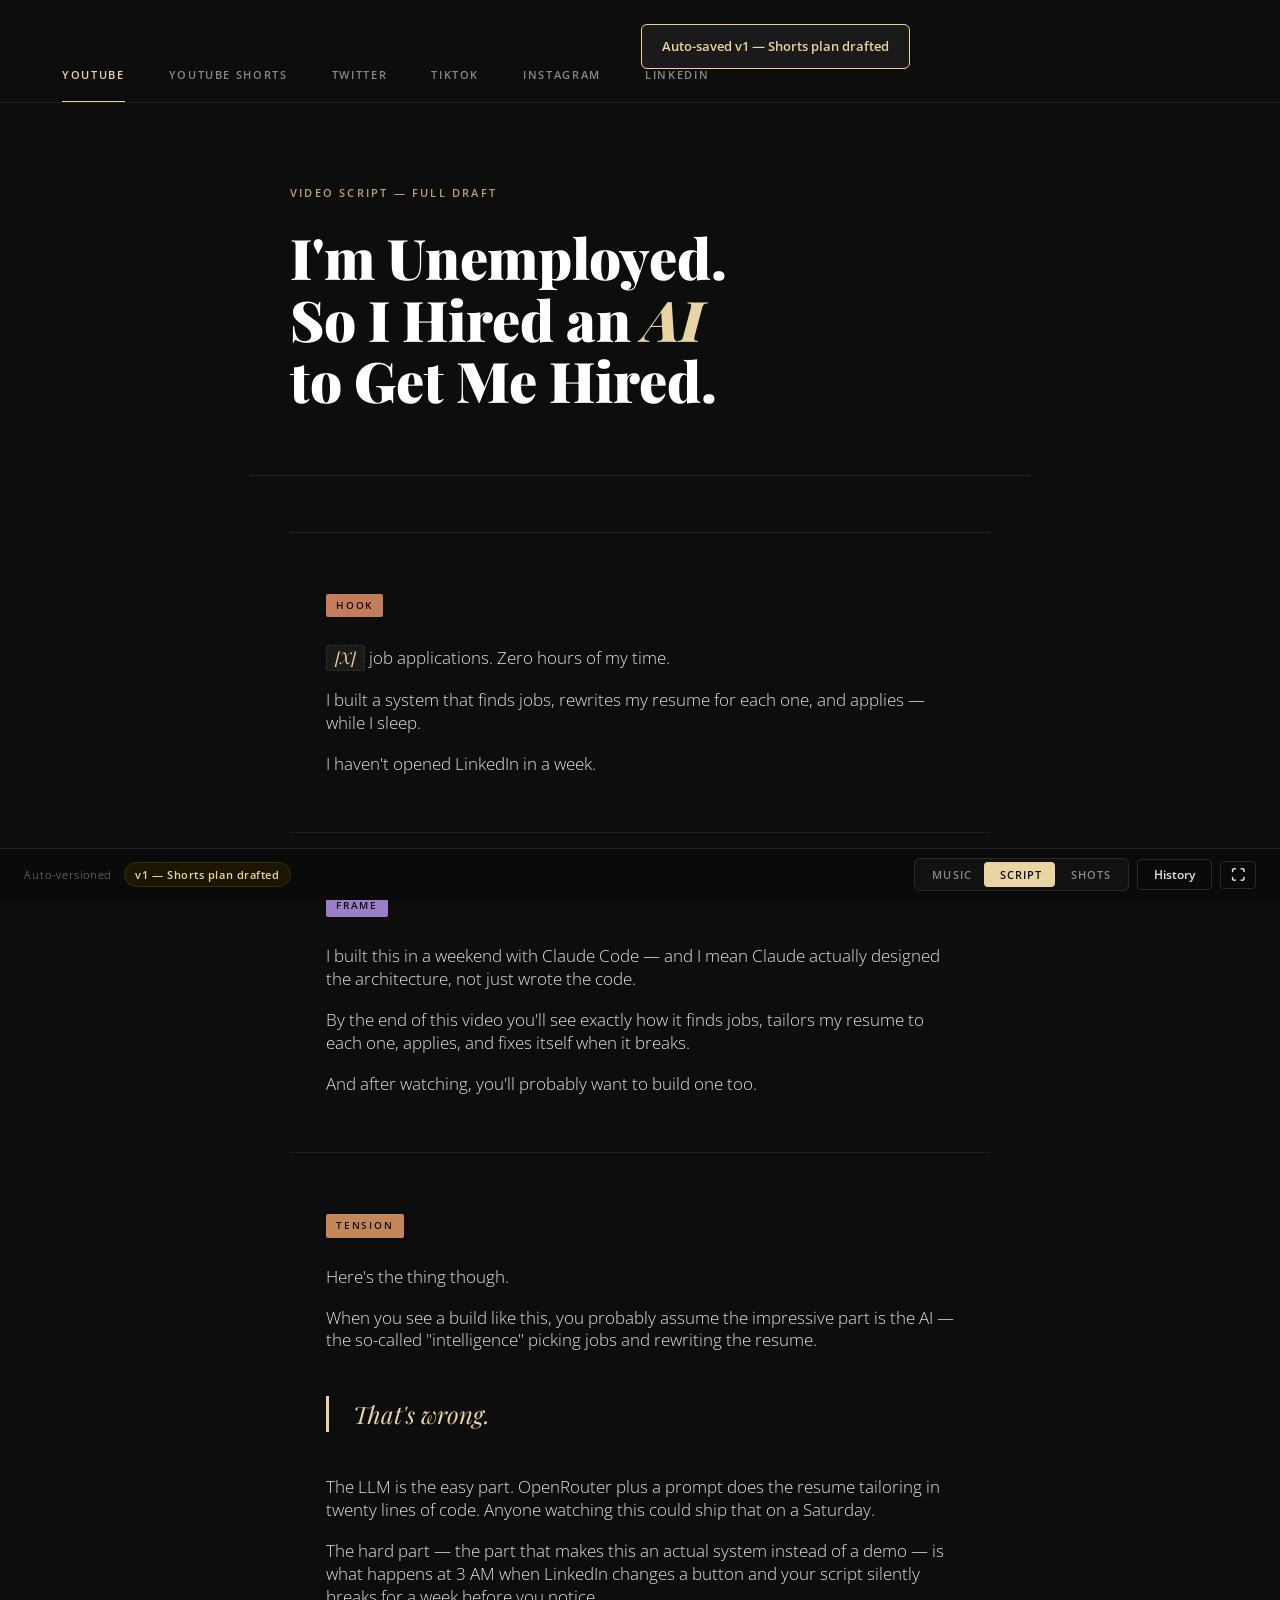
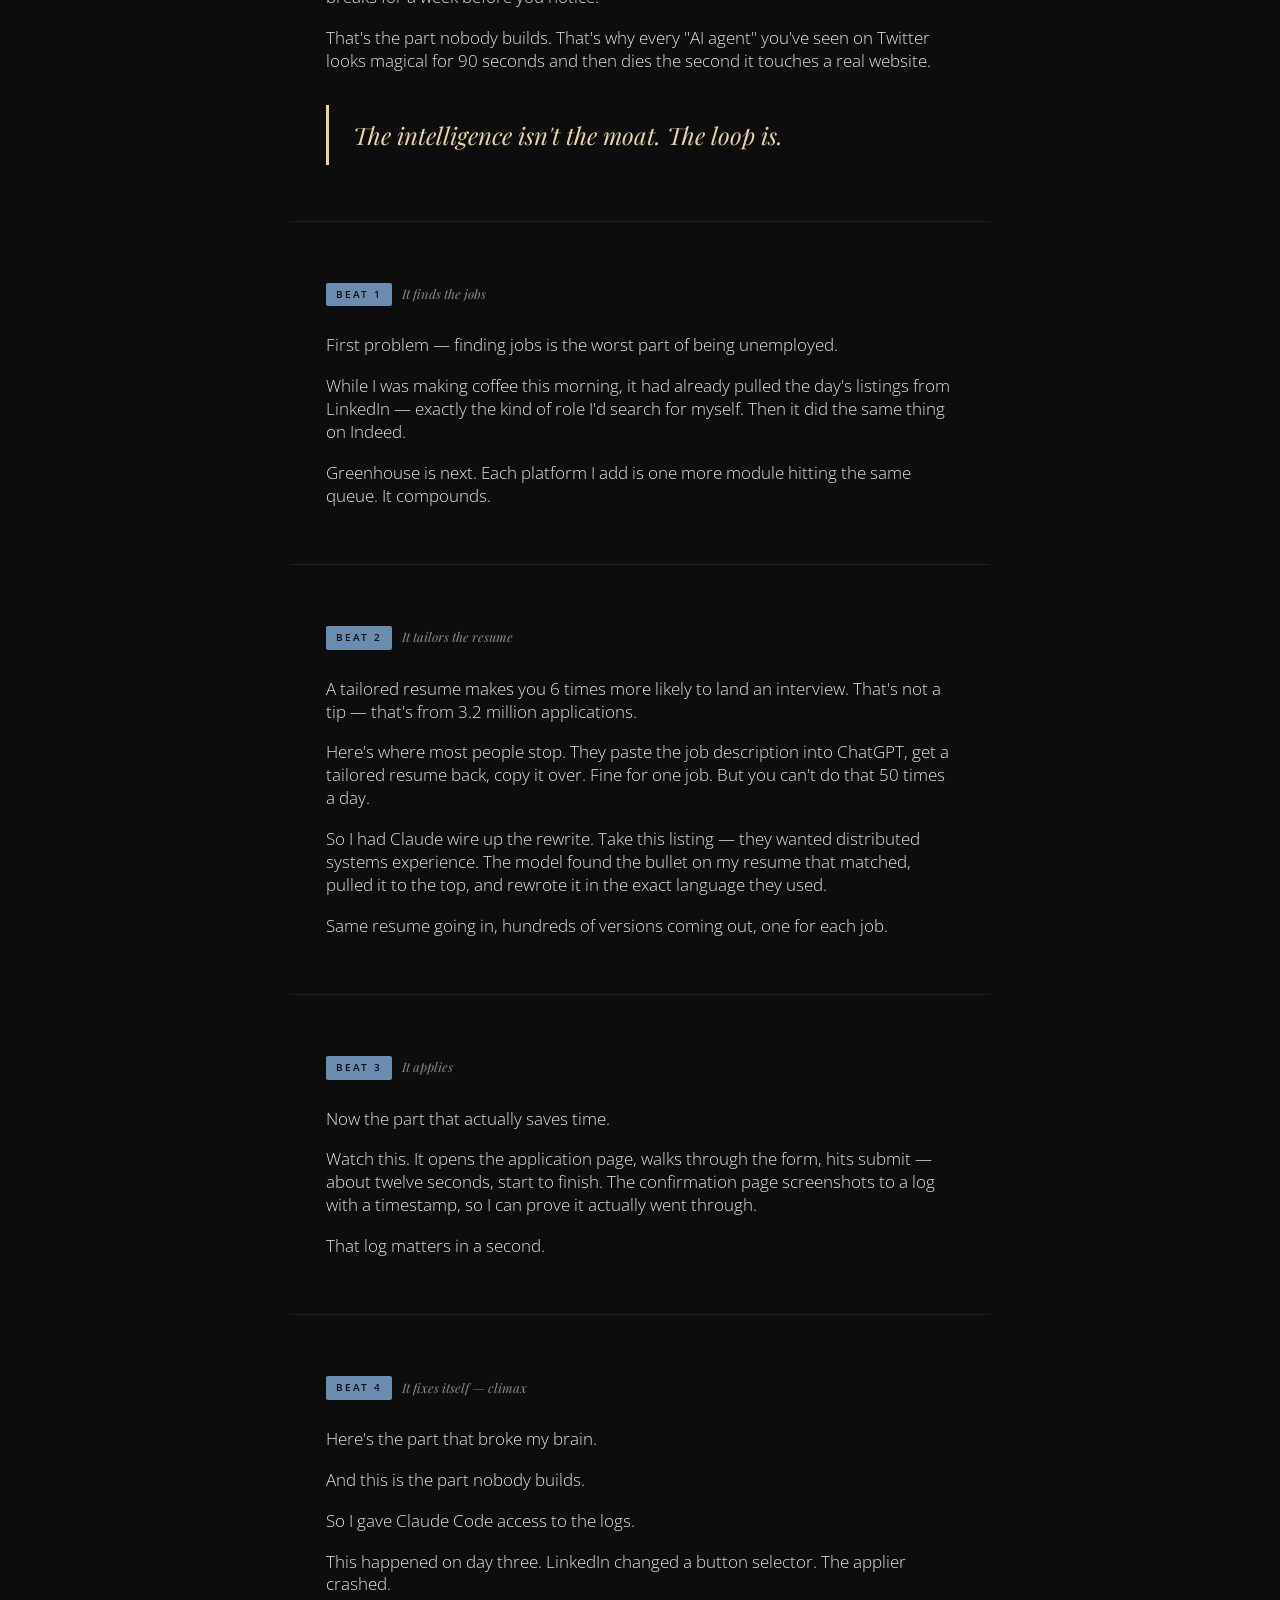
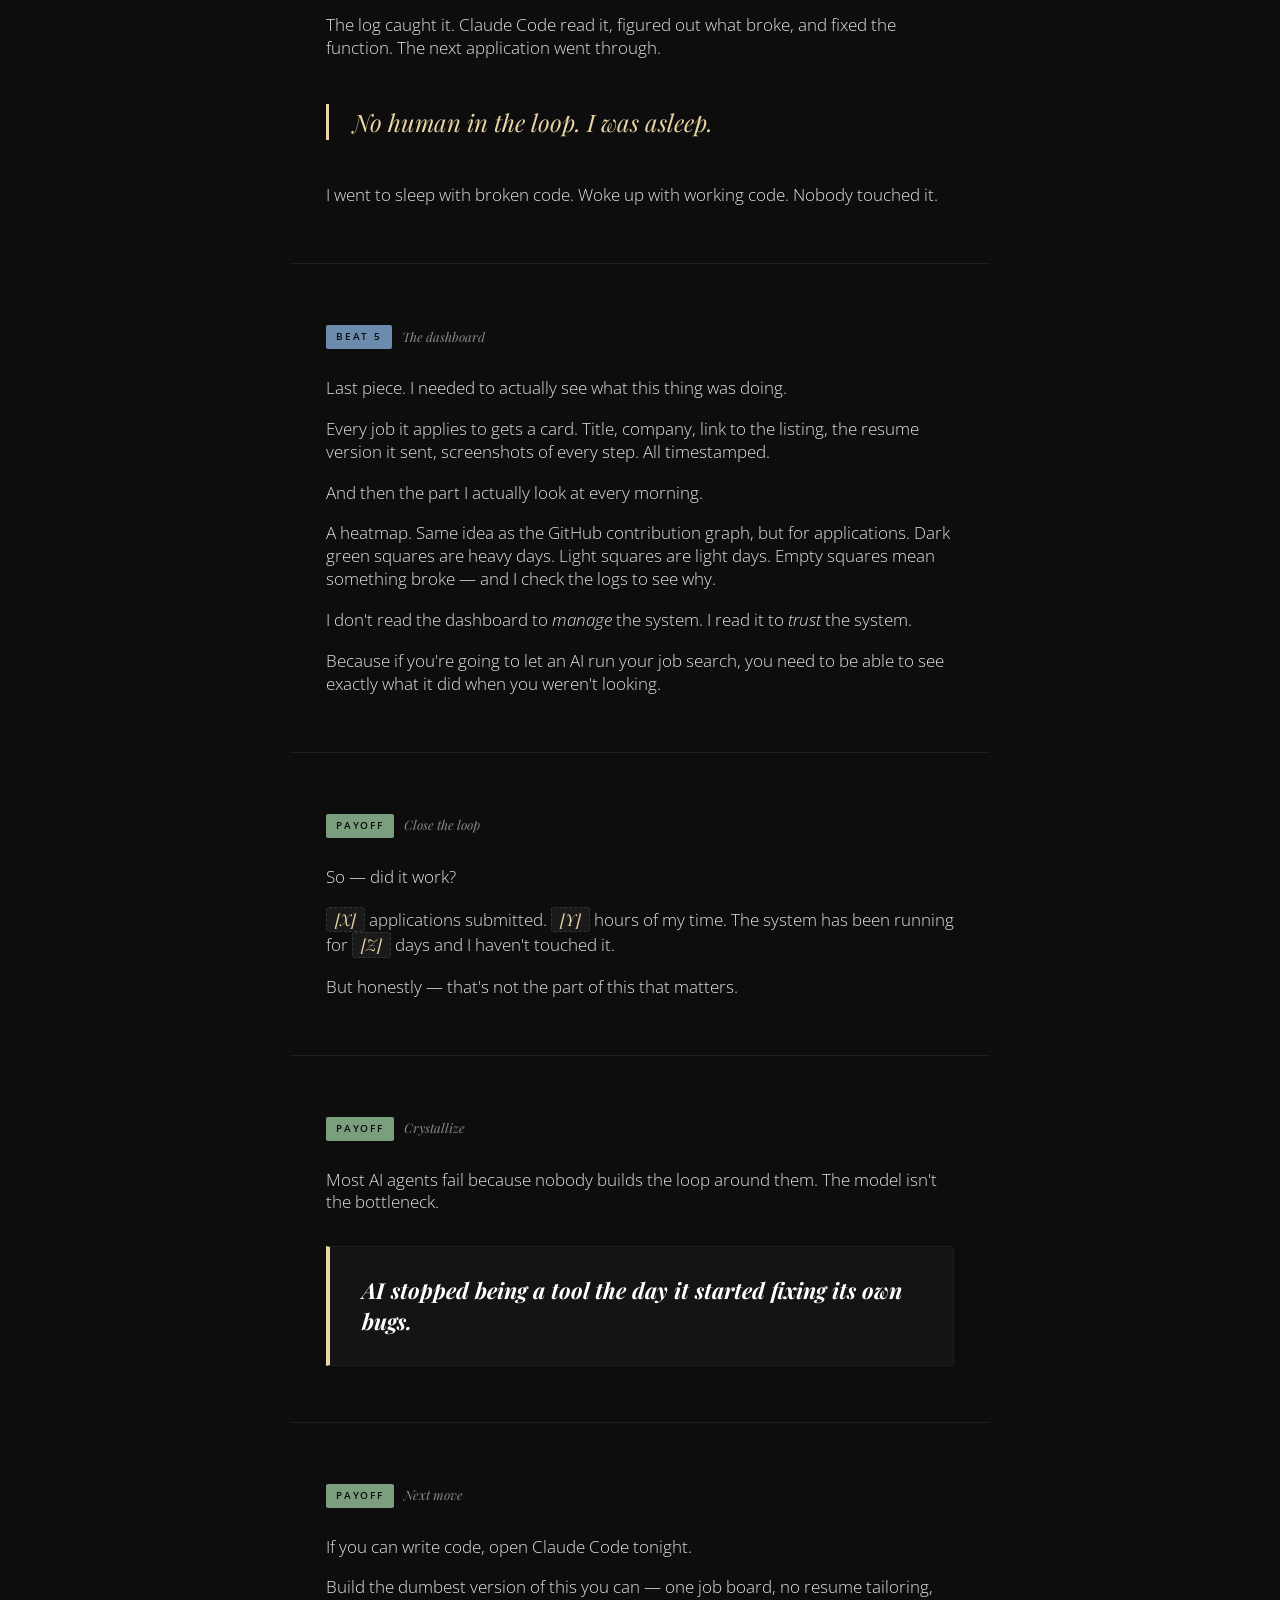
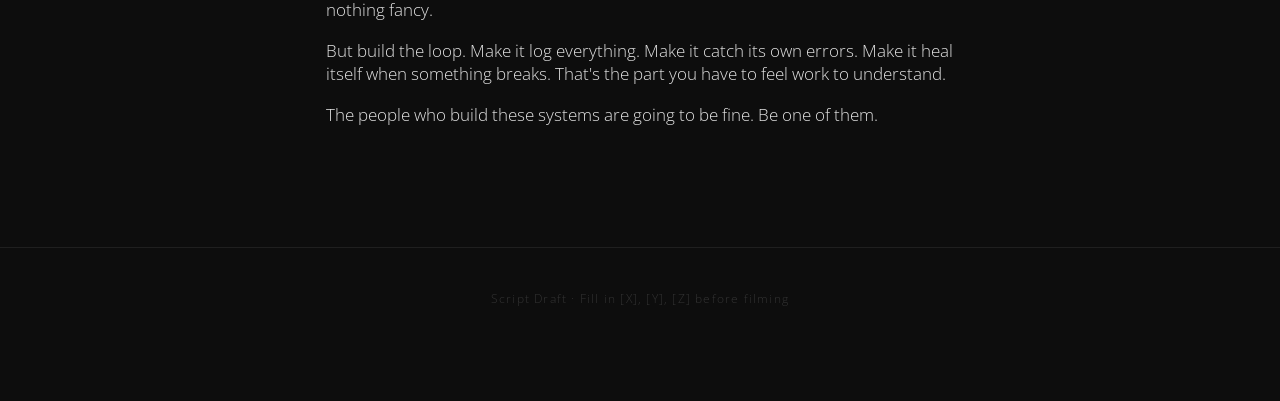
==== commit 815a4354: "Route Music↔Shots transition through Script as intermediary Eliminates height jump by chaining two n" ====
--- a/auto-ai-applier/index.html
+++ b/auto-ai-applier/index.html
@@ -2114,85 +2114,11 @@
   const isChanging = wasMusic || wasShots || view !== 'script';
 
   // ── Panel-to-panel transition (shots ↔ music) ───────────────────────────
-  // Handle imperatively so the two panels slide in opposite directions simultaneously.
+  // Route through Script as an intermediary so each leg uses the normal fade.
+  // This also naturally resolves height differences between the two panel views.
   if ((wasShots && view === 'music') || (wasMusic && view === 'shots')) {
-    // shots → music: shots exit RIGHT (+100%), music enters from LEFT (-100%)  direction='right'
-    // music → shots: music exits LEFT (-100%), shots enter from RIGHT (+100%) direction='left'
-    const direction  = wasShots ? 'right' : 'left';
-    const exitX      = direction === 'right' ? '100%' : '-100%';
-    const enterX     = direction === 'right' ? '-100%' : '100%';
-    const inView     = view;           // 'music' or 'shots'
-    const inVisible  = `show-${inView}-visible`;
-    const outView    = wasShots ? 'shots' : 'music';
-    const outVisible = `show-${outView}-visible`;
-
-    // Remove visible class on outgoing (triggers CSS fade-out but we'll override inline)
-    document.body.classList.remove(outVisible, inVisible);
-
-    // Add the incoming body class so its panels get display:block via CSS
-    document.body.classList.add(`show-${inView}`);
-
-    const outEls = Array.from(document.querySelectorAll(wasShots ? '.shot-list' : '.music-cue'));
-    const inEls  = Array.from(document.querySelectorAll(wasShots ? '.music-cue' : '.shot-list'));
-
-    // Animate outgoing elements: slide out
-    outEls.forEach(el => {
-      el.style.transition    = 'opacity 0.25s ease, transform 0.25s ease';
-      el.style.transform     = `translateX(${exitX})`;
-      el.style.opacity       = '0';
-      el.style.pointerEvents = 'none';
-    });
-
-    // Set incoming elements to off-screen start position (no transition)
-    inEls.forEach(el => {
-      el.style.transition    = 'none';
-      el.style.transform     = `translateX(${enterX})`;
-      el.style.opacity       = '0';
-      el.style.pointerEvents = 'none';
-    });
-
-    // Next frame: animate incoming elements to centre
-    requestAnimationFrame(() => requestAnimationFrame(() => {
-      inEls.forEach(el => {
-        el.style.transition    = 'opacity 0.25s ease, transform 0.25s ease';
-        el.style.transform     = 'translateX(0)';
-        el.style.opacity       = '1';
-        el.style.pointerEvents = 'auto';
-      });
-    }));
-
-    // After animation: clean up inline styles, remove outgoing body class, add visible class
-    setTimeout(() => {
-      // Clean up outgoing
-      outEls.forEach(el => {
-        el.style.transition = el.style.transform = el.style.opacity = el.style.pointerEvents = '';
-      });
-      document.body.classList.remove(`show-${outView}`);
-
-      // Clean up incoming — hand off to CSS via visible class
-      inEls.forEach(el => {
-        el.style.transition = el.style.transform = el.style.opacity = el.style.pointerEvents = '';
-      });
-      document.body.classList.add(inVisible);
-    }, 270);
-
-    // Update tab indicator immediately
-    document.querySelectorAll('.vtab').forEach(btn => {
-      btn.classList.toggle('active', btn.dataset.view === view);
-    });
-    const indicator = document.getElementById('vtab-indicator');
-    const activeBtn = document.querySelector(`.vtab[data-view="${view}"]`);
-    if (activeBtn && indicator) {
-      const parent    = document.getElementById('view-toggle');
-      const parentRect = parent.getBoundingClientRect();
-      const btnRect   = activeBtn.getBoundingClientRect();
-      indicator.style.left  = (btnRect.left - parentRect.left - 3) + 'px';
-      indicator.style.width = btnRect.width + 'px';
-    }
-
-    if (save) {
-      try { window.storage.set('active_view', view); } catch(e) {}
-    }
+    setView('script', false);
+    setTimeout(() => setView(view, save), 380);
     return;
   }
 
@@ -2204,7 +2130,13 @@
   }
 
   const swapClasses = () => {
-    // Remove visible classes immediately (starts panel fade-out)
+    // Lock section heights before class swap so reflow doesn't cause page jump
+    const sections = document.querySelectorAll('.section');
+    sections.forEach(s => {
+      s.style.height = s.offsetHeight + 'px';
+      s.style.overflow = 'hidden';
+    });
+
     document.body.classList.remove('show-music-visible', 'show-shots-visible');
 
     if (view === 'music') {
@@ -2220,7 +2152,6 @@
         document.body.classList.add('show-shots-visible');
       });
     } else {
-      // Returning to script — panels slide out to the right
       if (wasMusic) {
         setTimeout(() => document.body.classList.remove('show-music'), 250);
       } else {
@@ -2232,6 +2163,14 @@
         document.body.classList.remove('show-shots');
       }
     }
+
+    // Release height locks after panel animation completes
+    setTimeout(() => {
+      sections.forEach(s => {
+        s.style.height = '';
+        s.style.overflow = '';
+      });
+    }, 350);
 
     // Fade container back in
     if (container) {
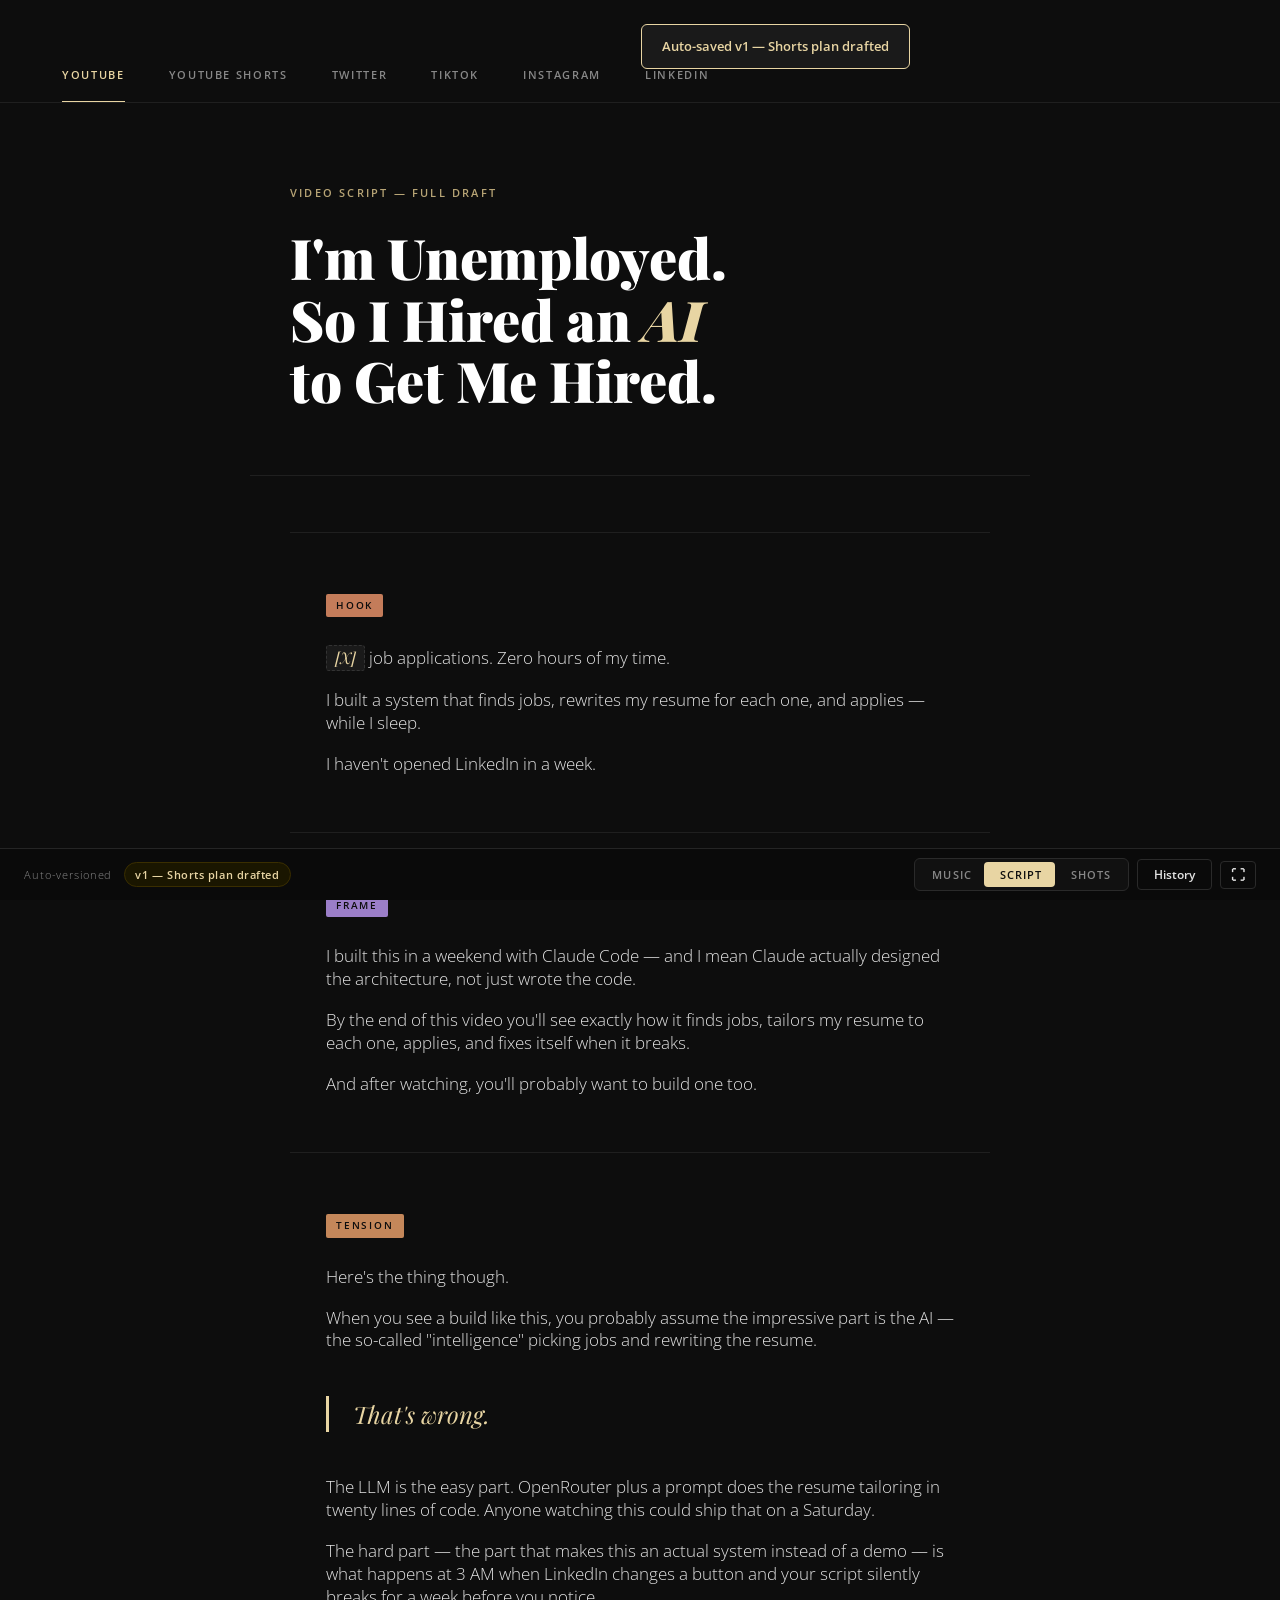
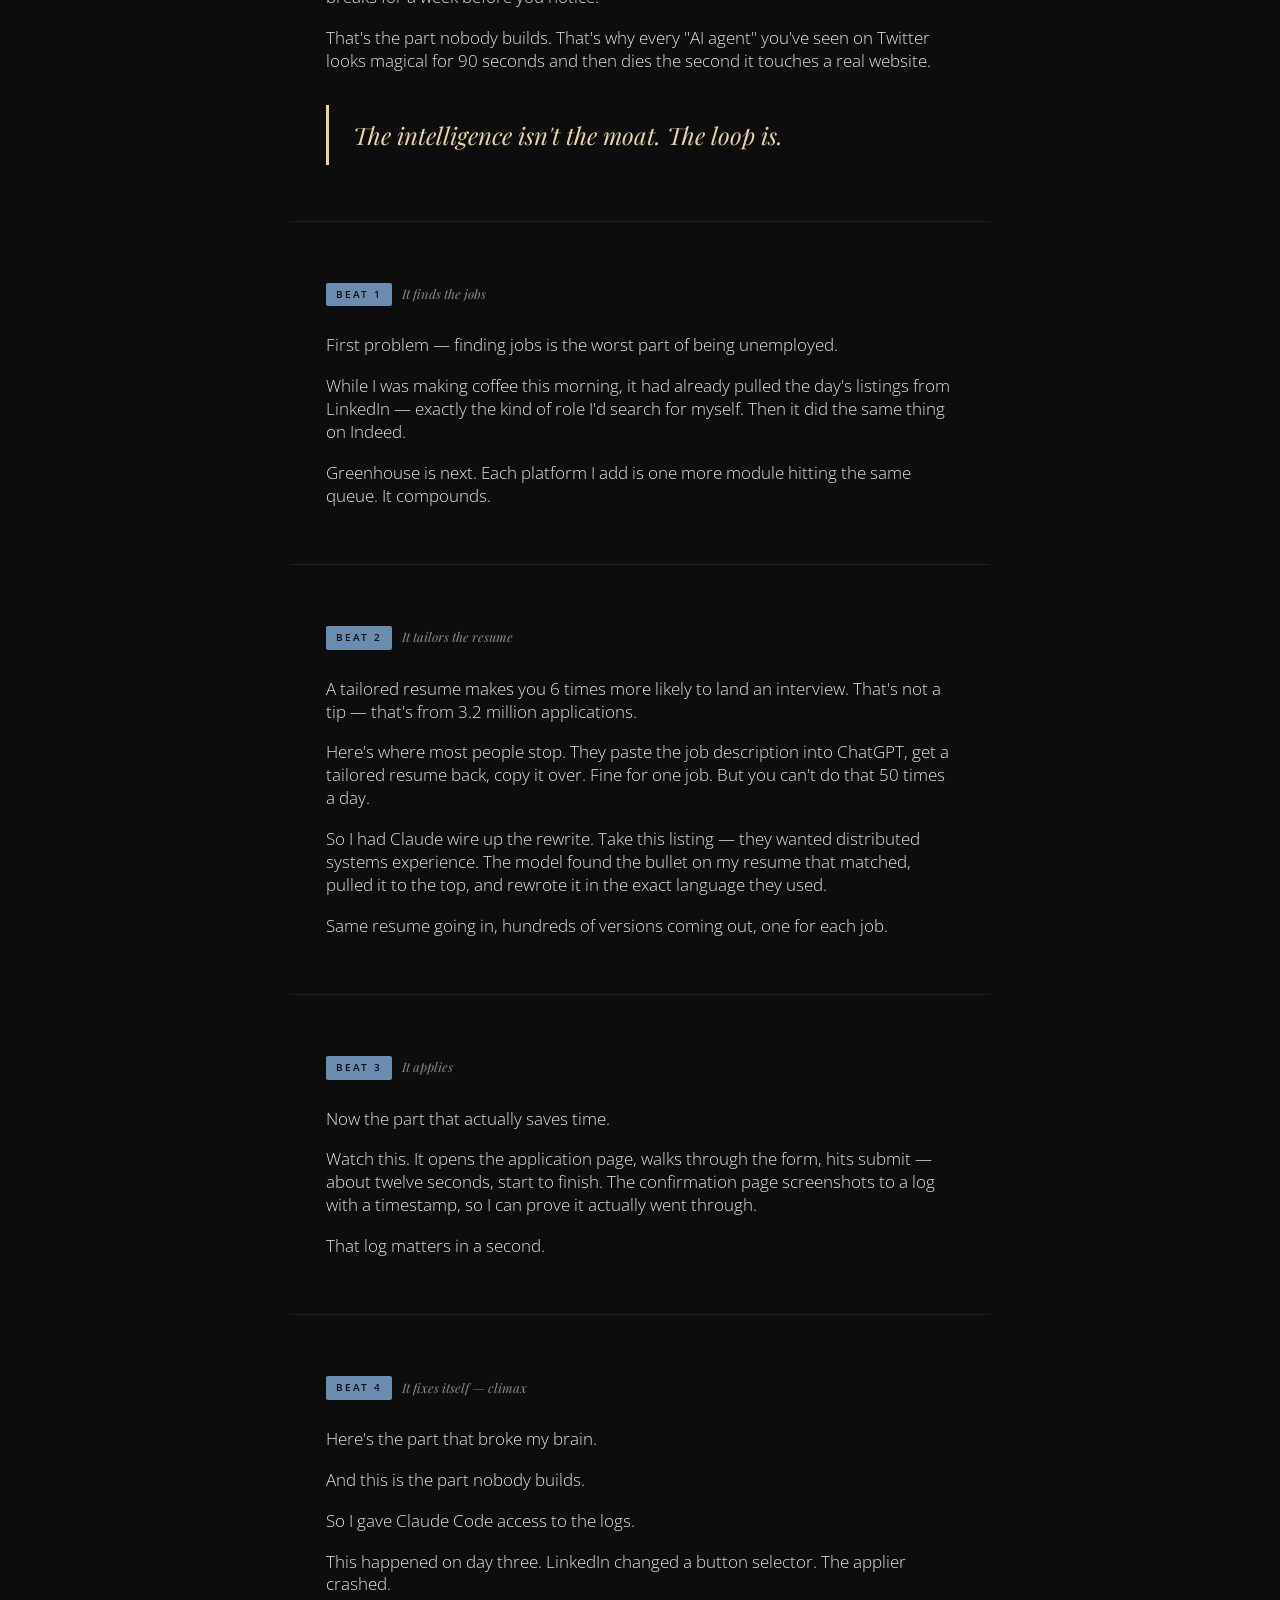
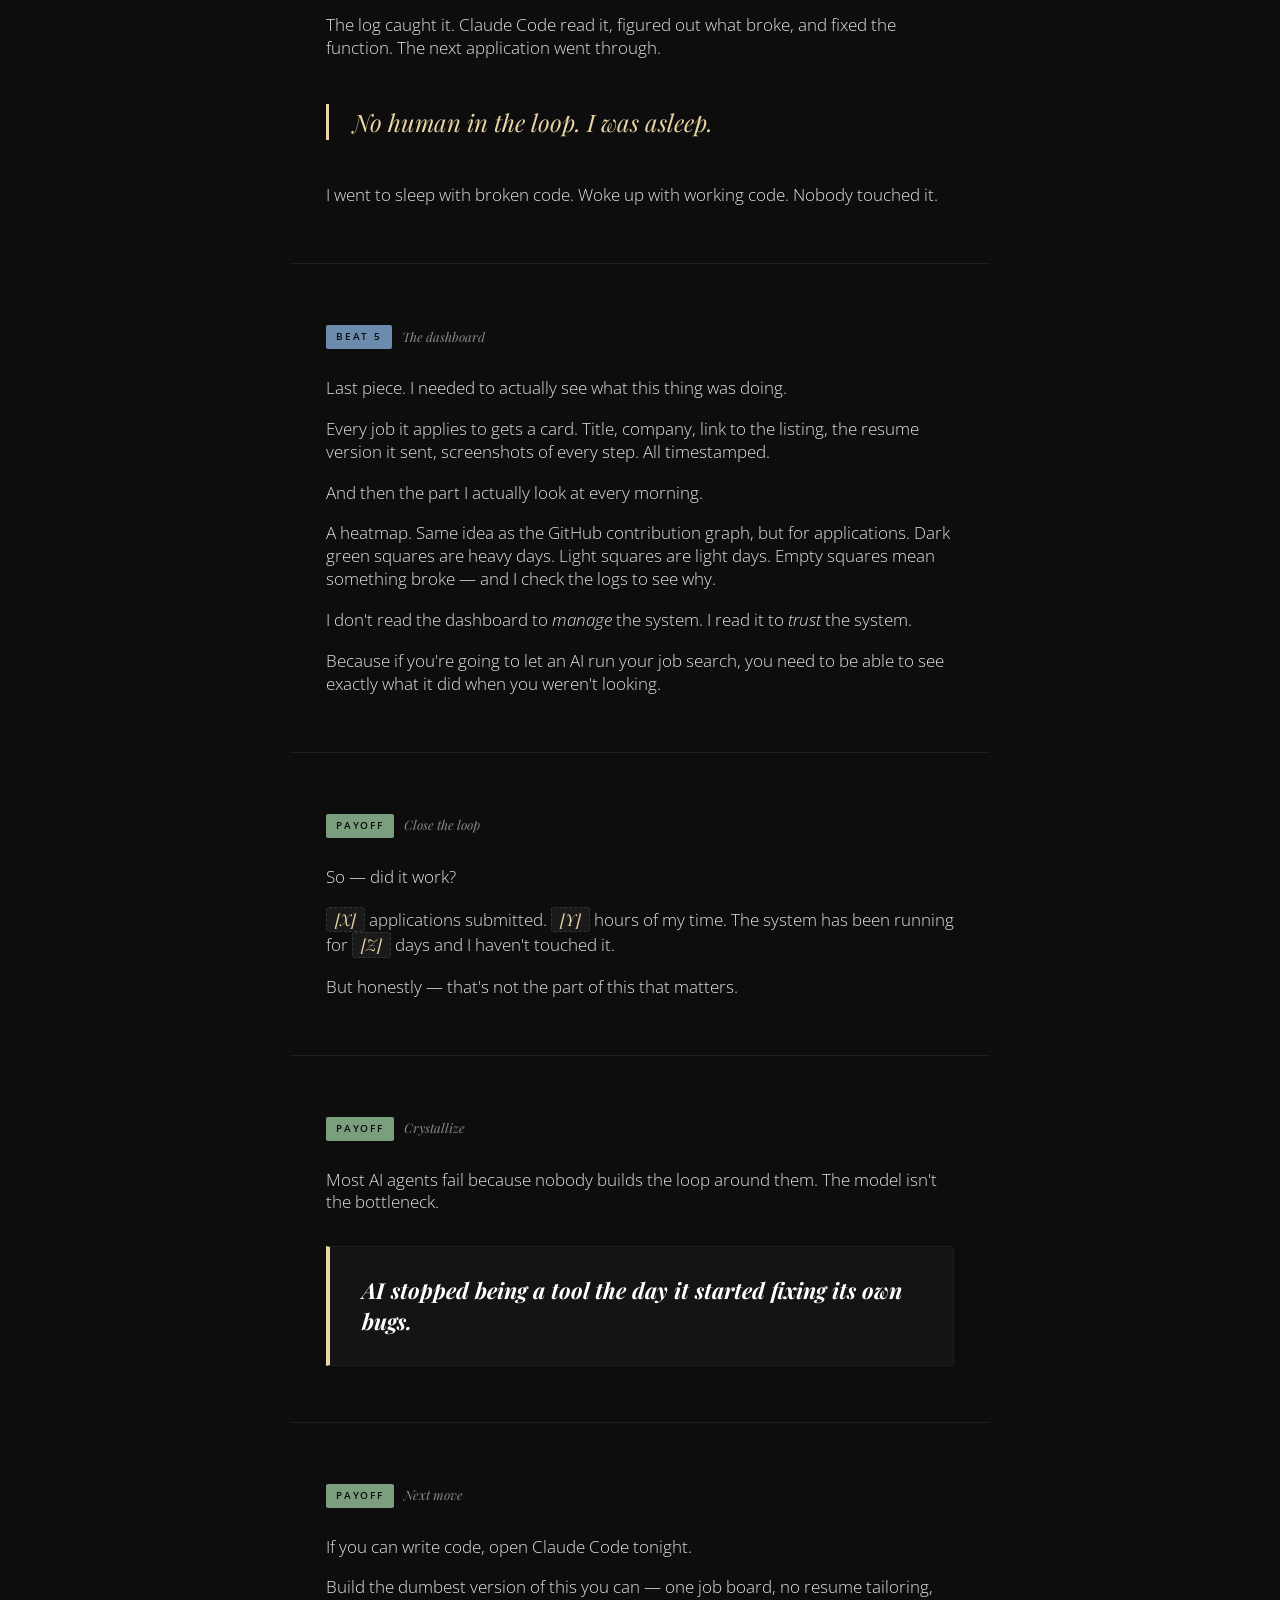
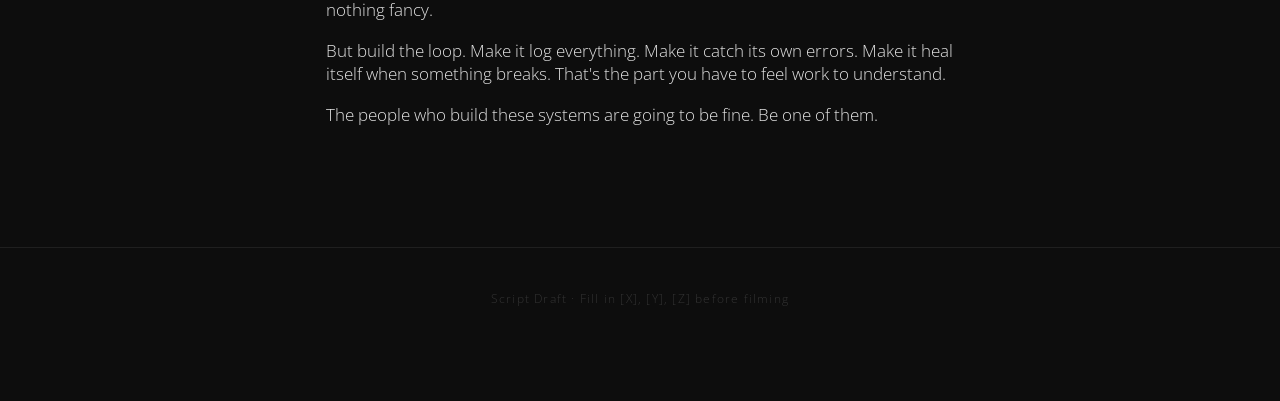
==== commit 6ec5eb74: "Remove height locking, extend fade to eliminate end-of-animation snap Layout reflow now happens whil" ====
--- a/auto-ai-applier/index.html
+++ b/auto-ai-applier/index.html
@@ -92,7 +92,7 @@
     transition: grid-template-columns 0.3s ease;
   }
   .container, .hero {
-    transition: max-width 0.3s ease, opacity 0.15s ease;
+    transition: max-width 0.3s ease, opacity 0.25s ease;
   }
 
   #vbar {
@@ -2130,13 +2130,6 @@
   }
 
   const swapClasses = () => {
-    // Lock section heights before class swap so reflow doesn't cause page jump
-    const sections = document.querySelectorAll('.section');
-    sections.forEach(s => {
-      s.style.height = s.offsetHeight + 'px';
-      s.style.overflow = 'hidden';
-    });
-
     document.body.classList.remove('show-music-visible', 'show-shots-visible');
 
     if (view === 'music') {
@@ -2164,14 +2157,6 @@
       }
     }
 
-    // Release height locks after panel animation completes
-    setTimeout(() => {
-      sections.forEach(s => {
-        s.style.height = '';
-        s.style.overflow = '';
-      });
-    }, 350);
-
     // Fade container back in
     if (container) {
       requestAnimationFrame(() => { container.style.opacity = '1'; });
@@ -2179,7 +2164,7 @@
   };
 
   if (container && isChanging) {
-    setTimeout(swapClasses, 150);
+    setTimeout(swapClasses, 250);
   } else {
     swapClasses();
   }
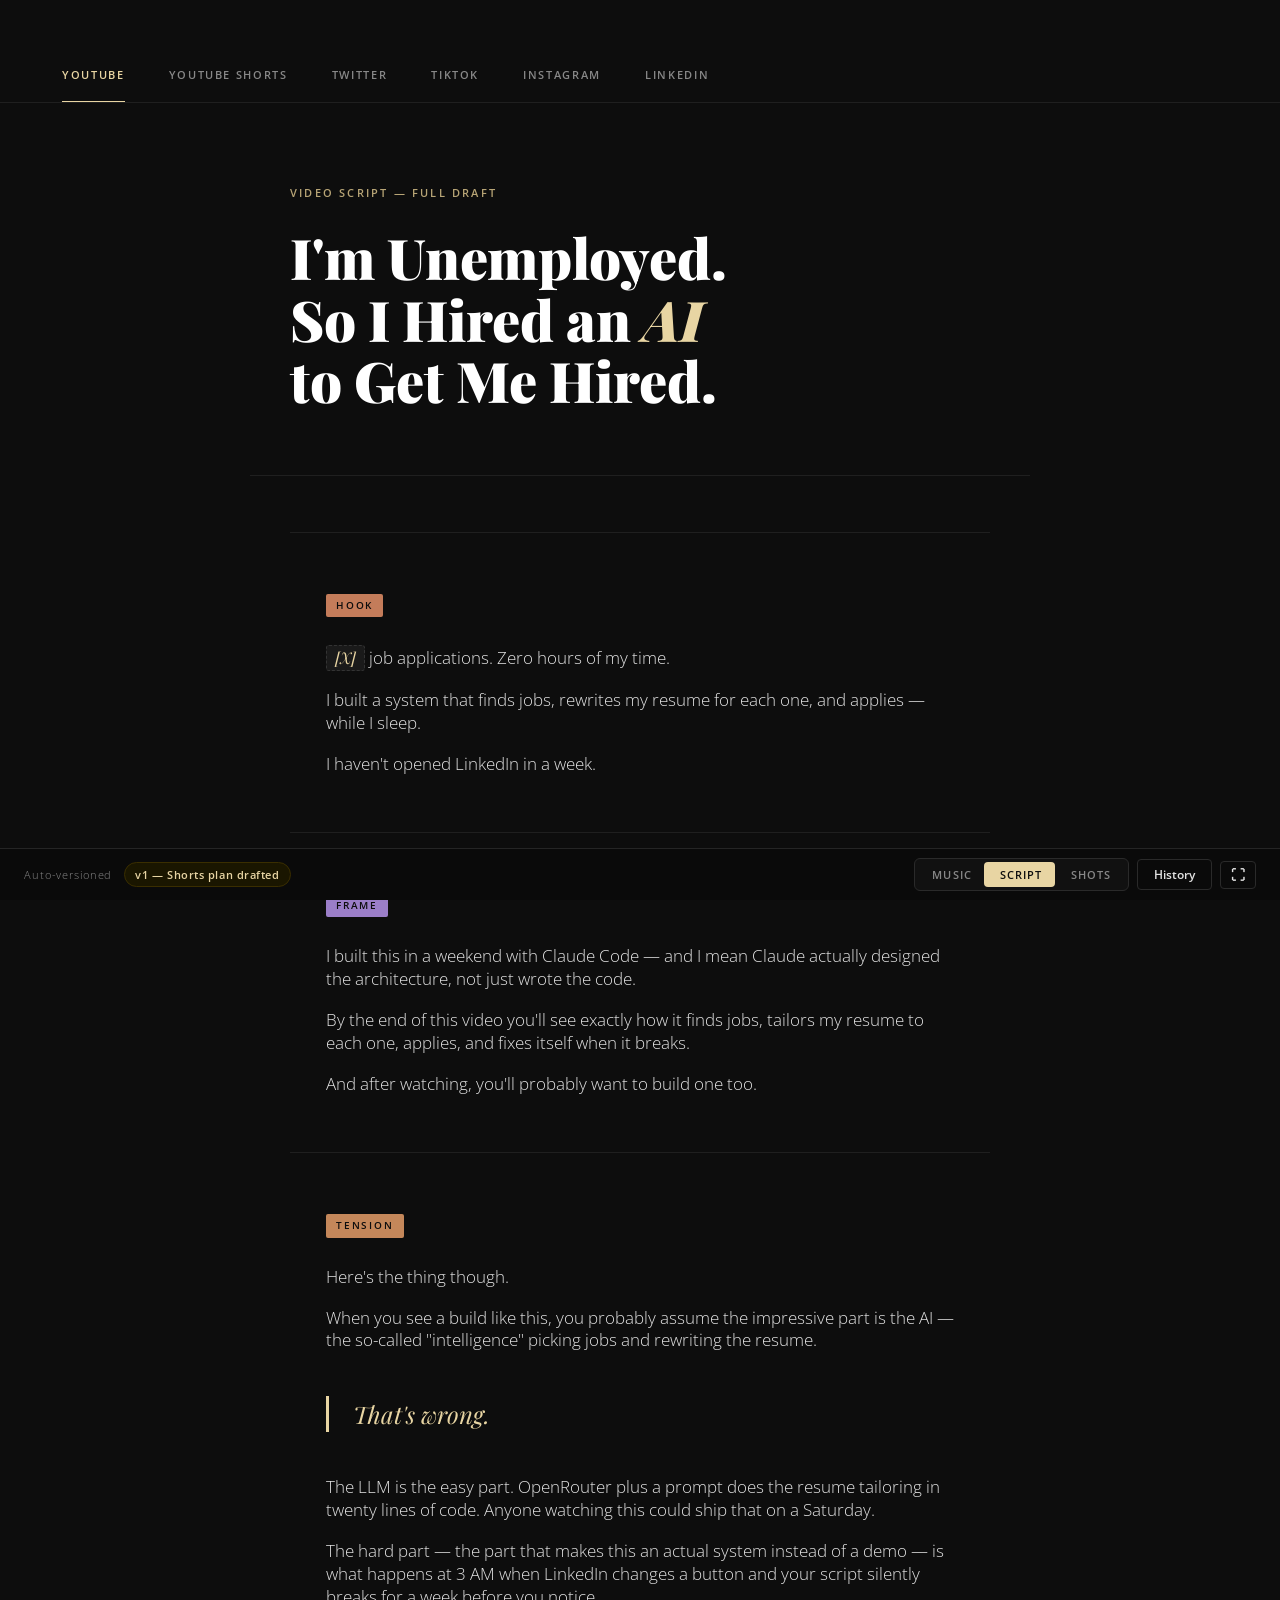
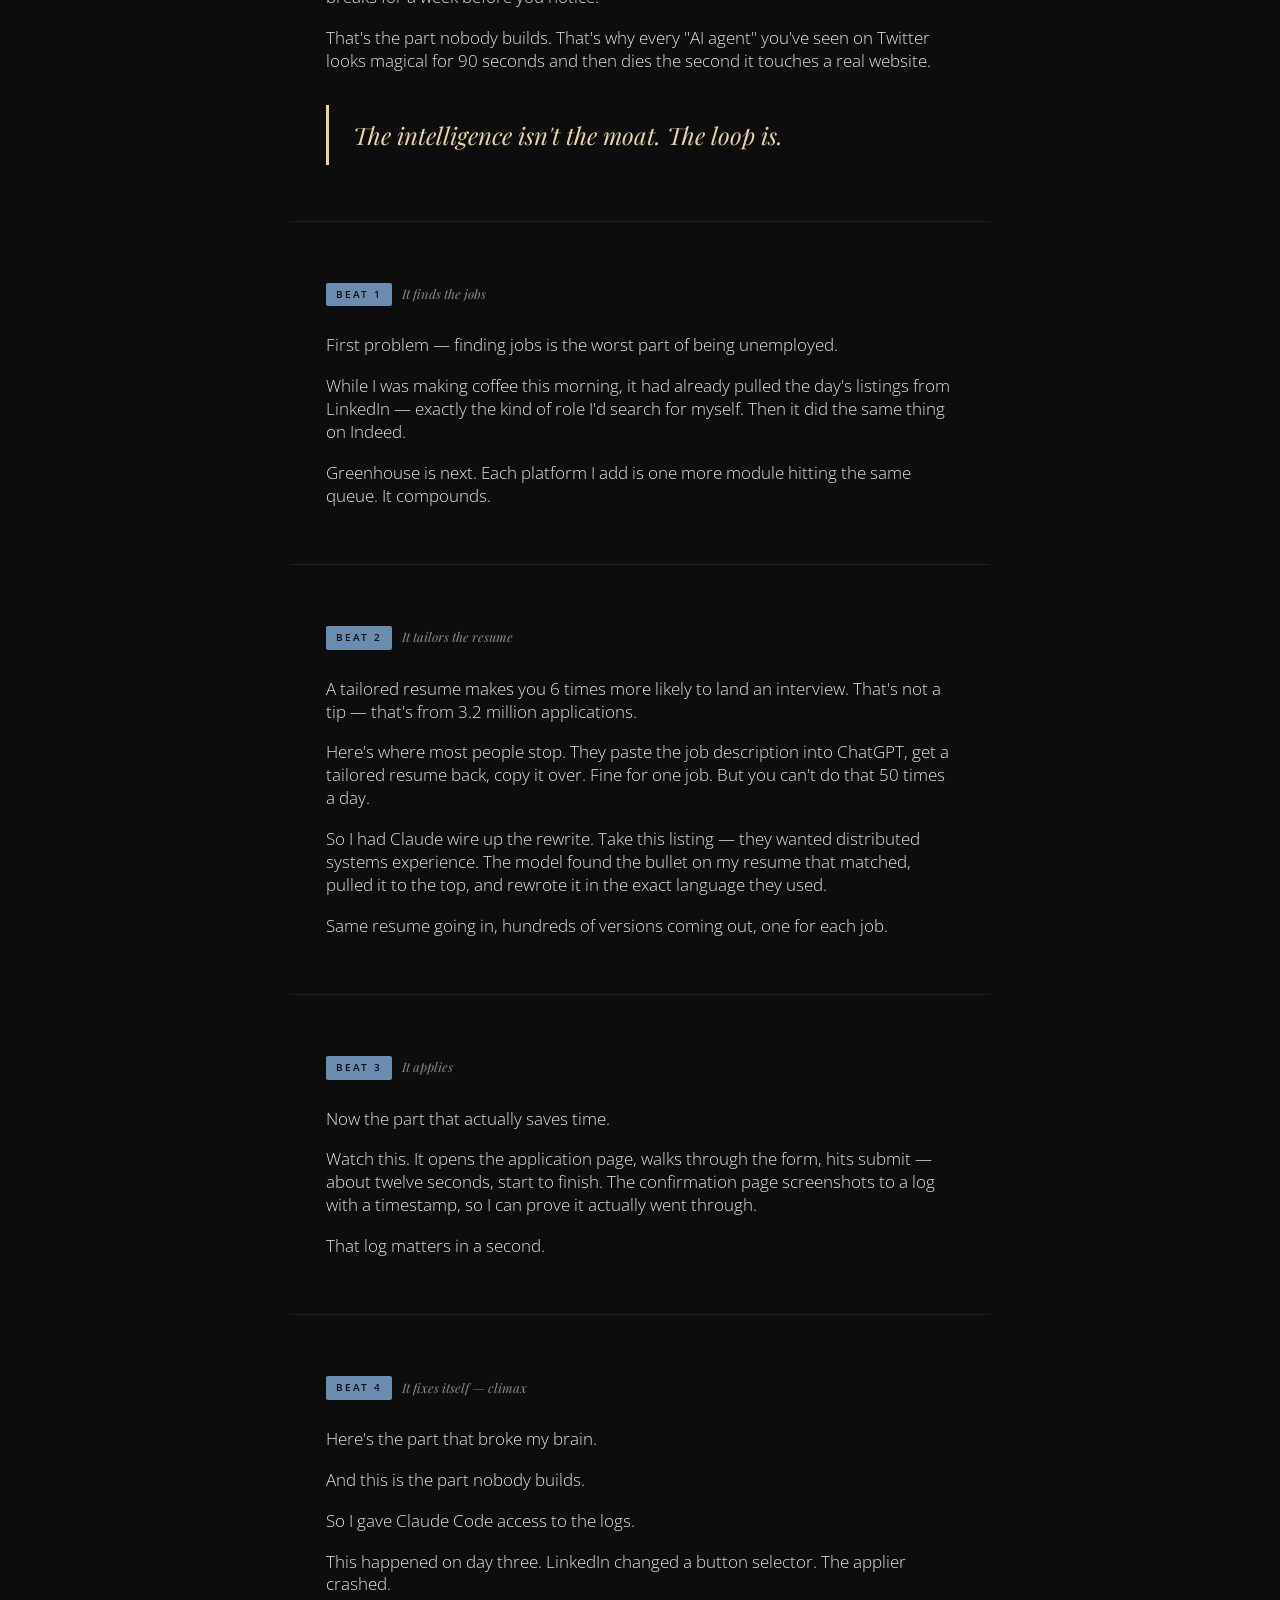
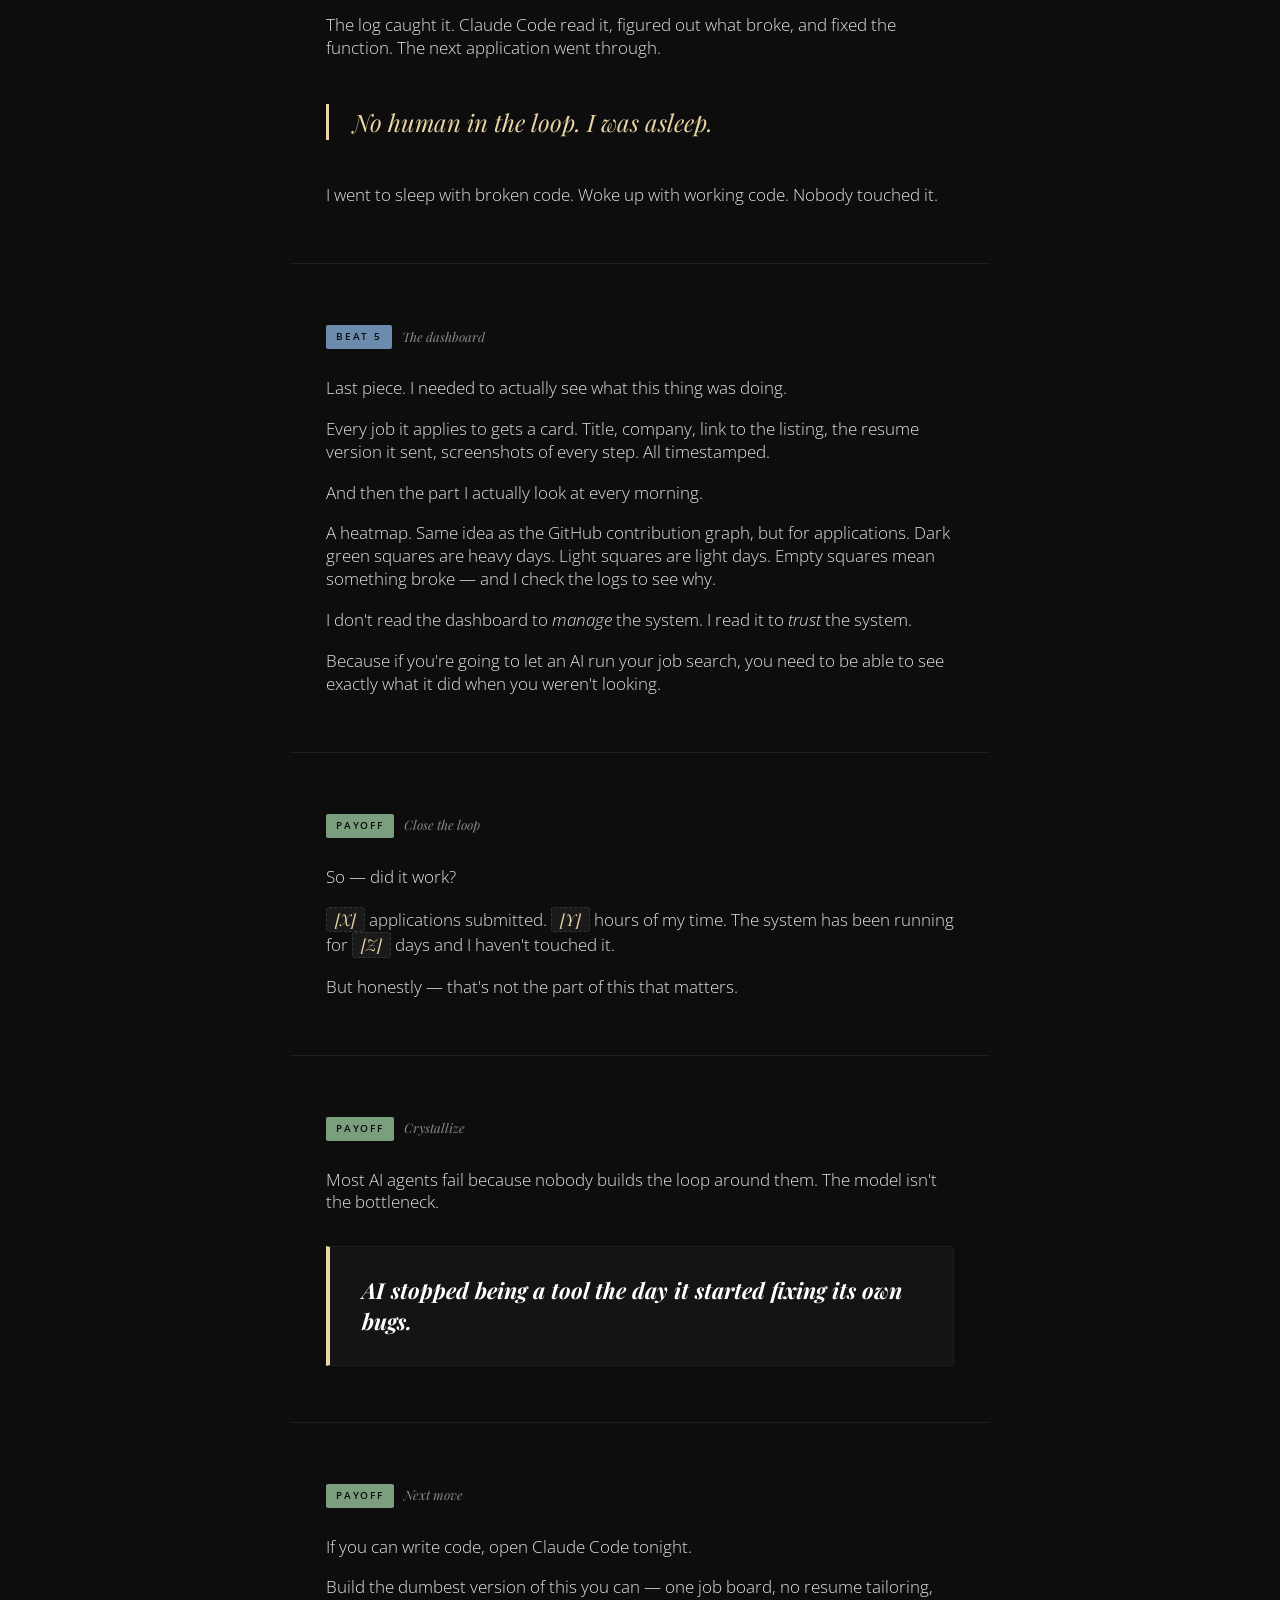
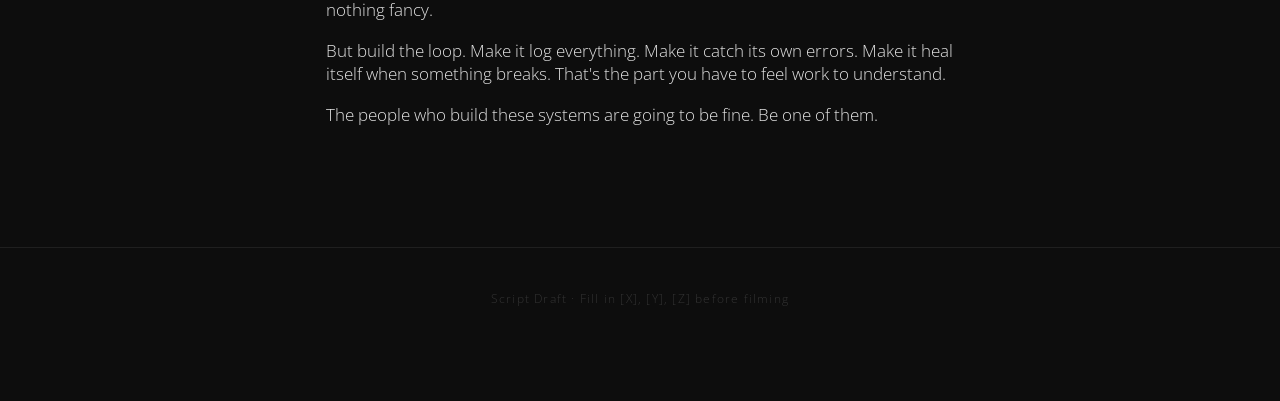
==== commit 56299566: "Remove intermediary Script step from Music↔Shots transition Direct transition now works cleanly sinc" ====
--- a/auto-ai-applier/index.html
+++ b/auto-ai-applier/index.html
@@ -2113,16 +2113,7 @@
   const wasShots = document.body.classList.contains('show-shots');
   const isChanging = wasMusic || wasShots || view !== 'script';
 
-  // ── Panel-to-panel transition (shots ↔ music) ───────────────────────────
-  // Route through Script as an intermediary so each leg uses the normal fade.
-  // This also naturally resolves height differences between the two panel views.
-  if ((wasShots && view === 'music') || (wasMusic && view === 'shots')) {
-    setView('script', false);
-    setTimeout(() => setView(view, save), 380);
-    return;
-  }
-
-  // ── All other transitions (script ↔ shots, script ↔ music) ──────────────
+  // ── Transitions (script ↔ shots, script ↔ music, shots ↔ music) ──────────
   // Use the original fade + class approach (panels slide in from right by default).
   const container = document.querySelector('.container');
   if (container && isChanging) {
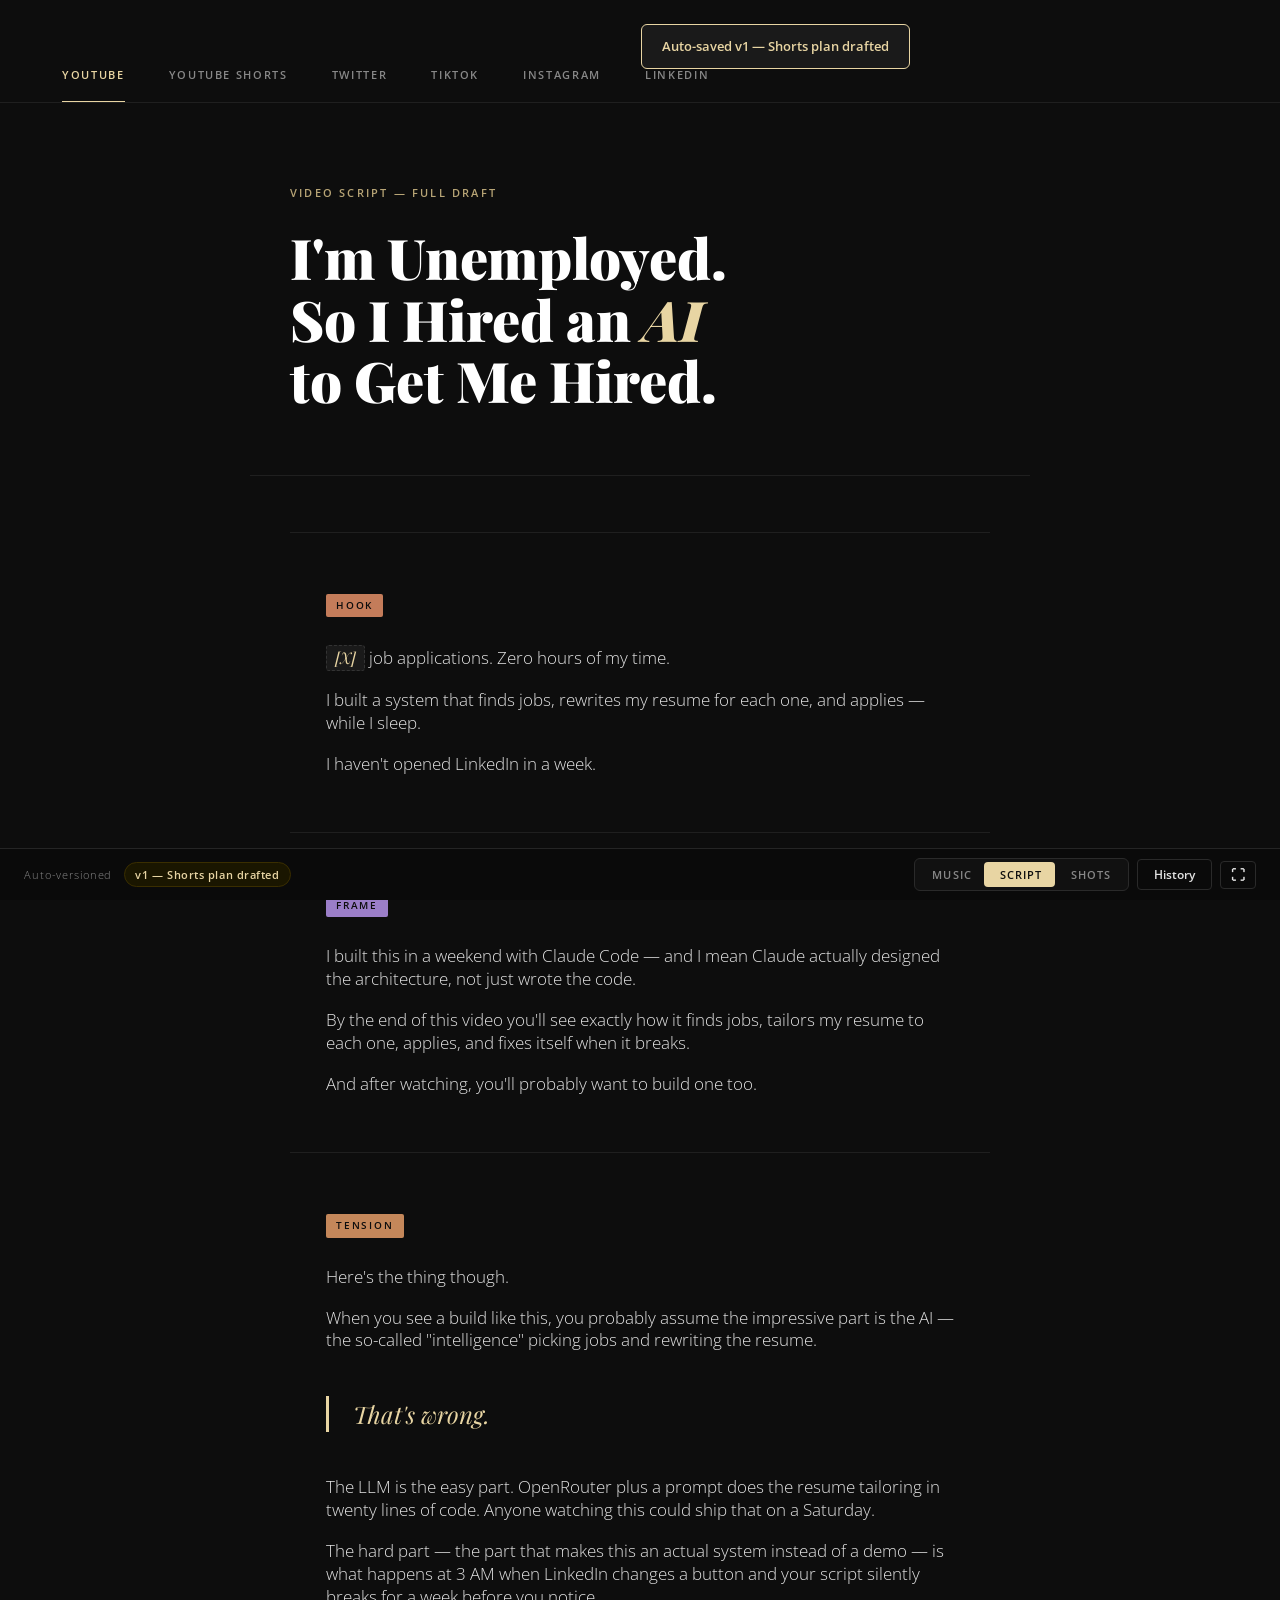
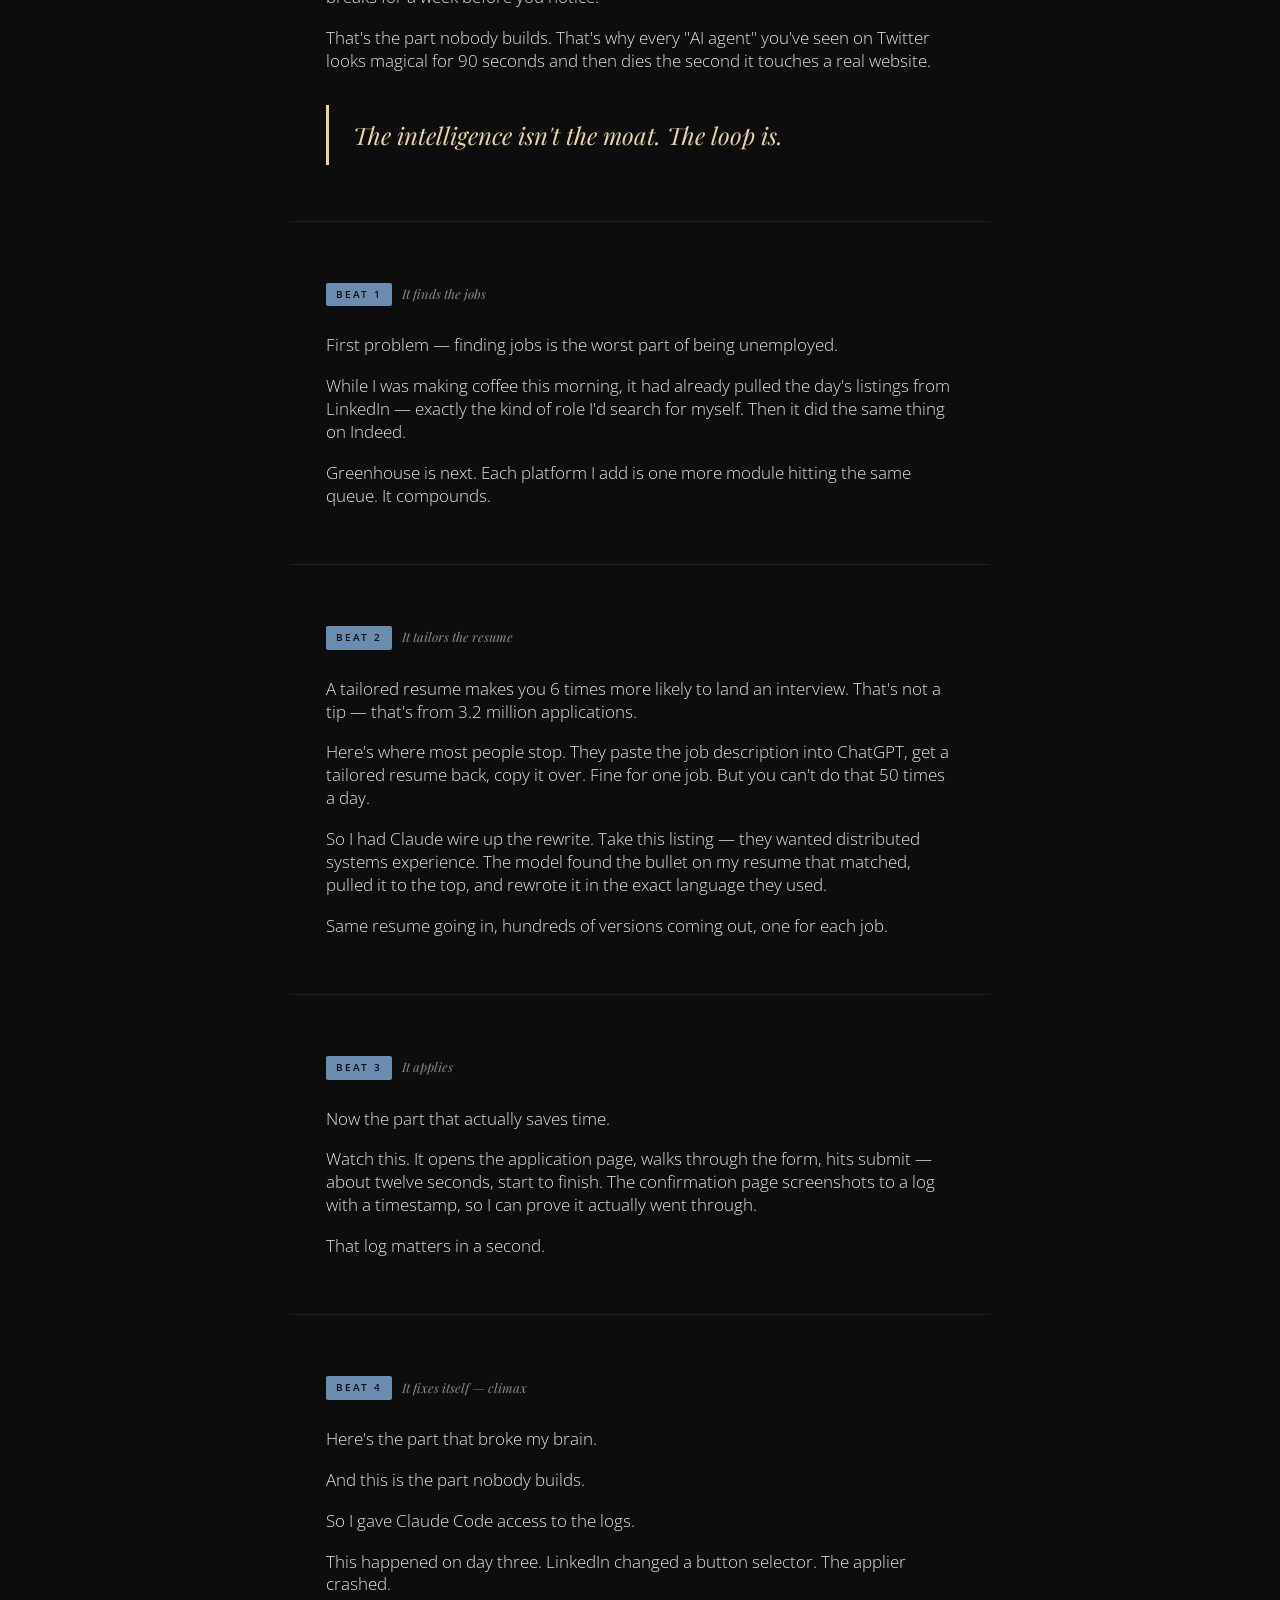
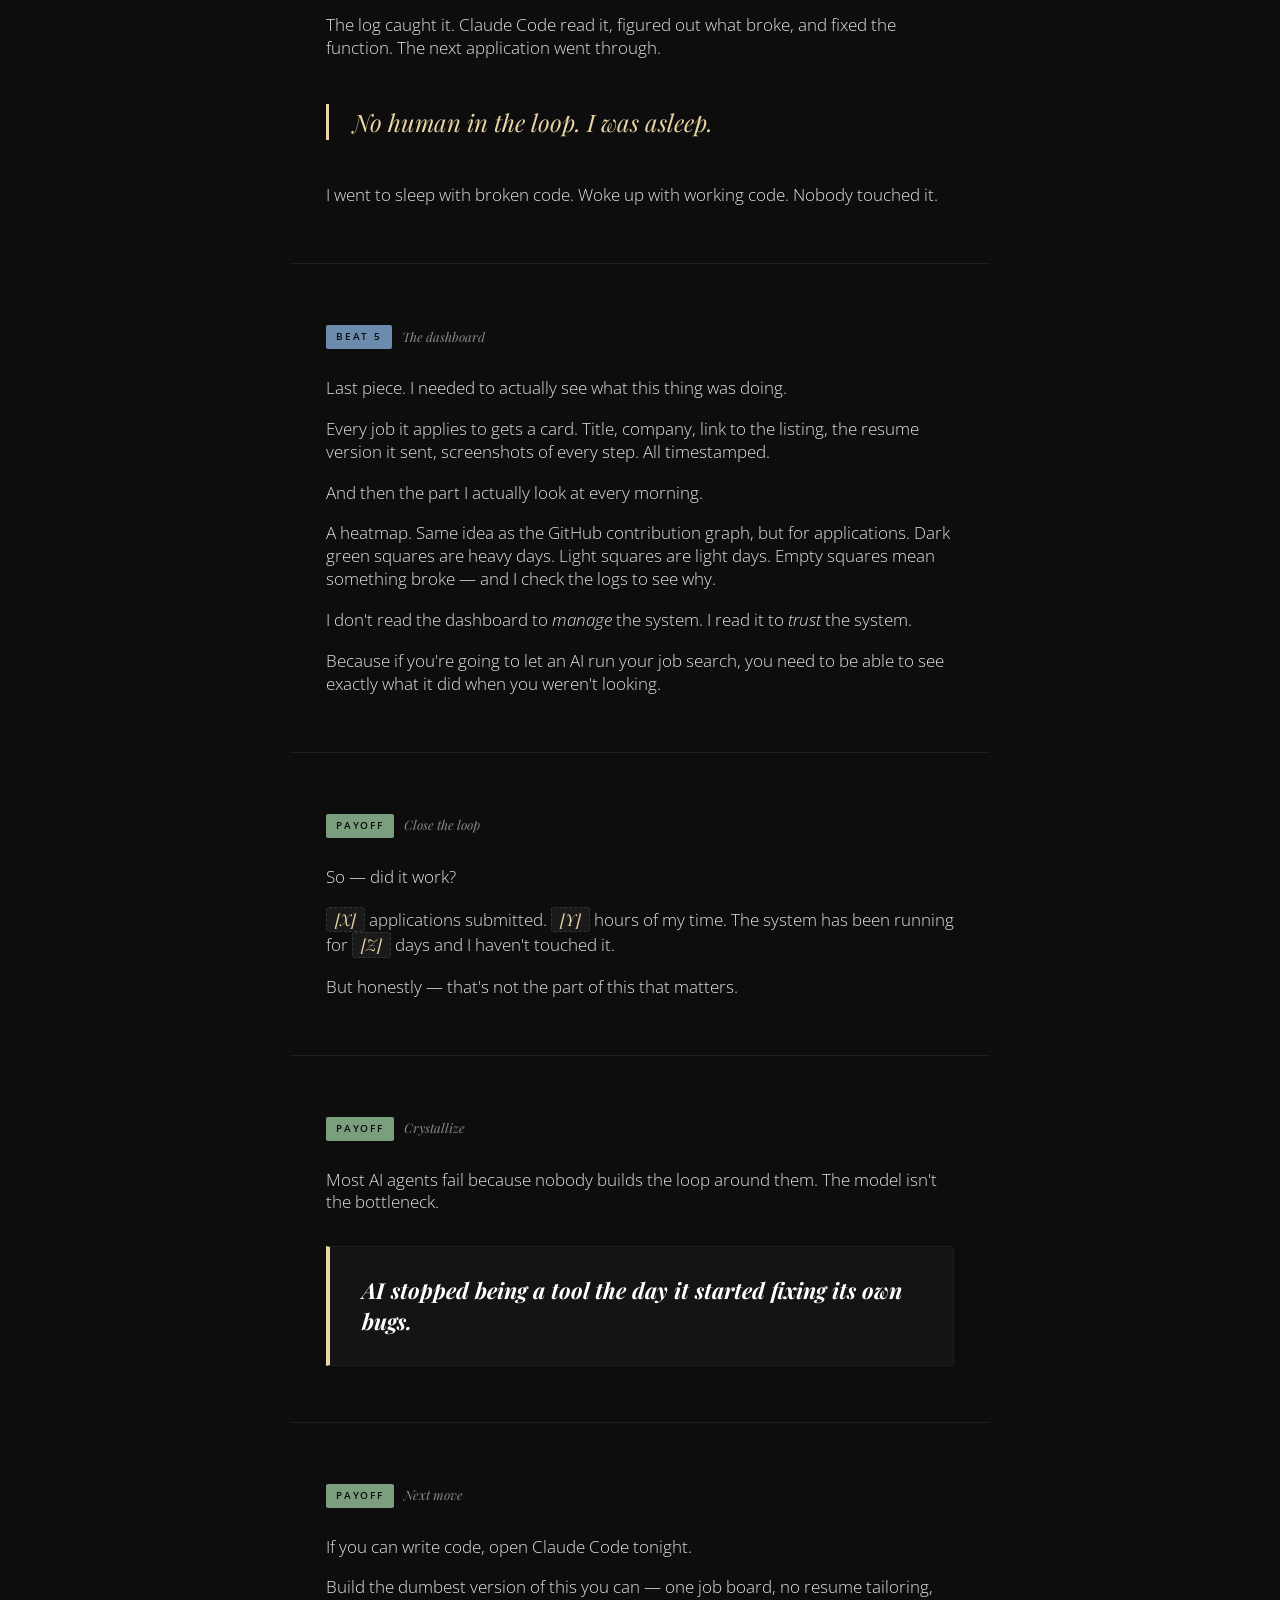
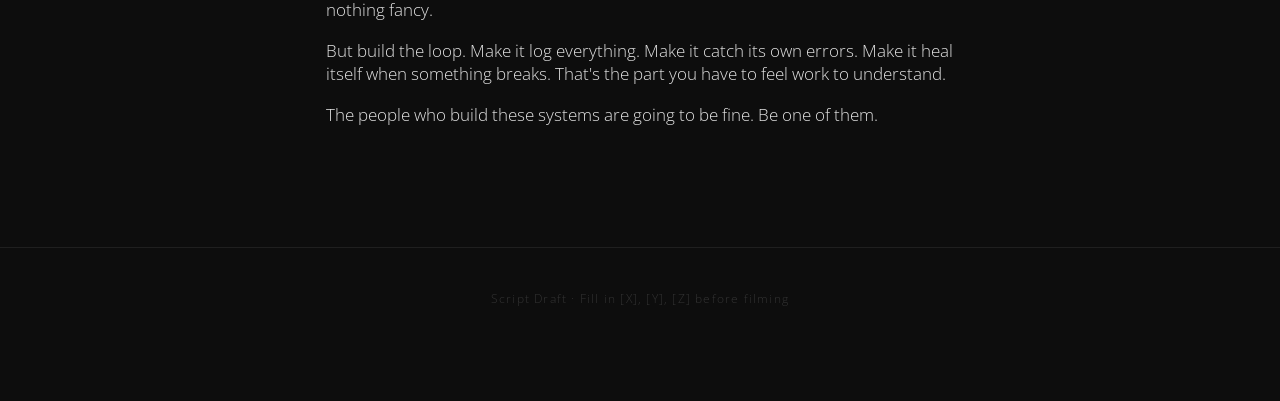
==== commit bef60fc8: "Separate content into data.json, shared CSS/JS renderer All script content for auto-ai-applier now l" ====
--- a/auto-ai-applier/index.html
+++ b/auto-ai-applier/index.html
@@ -5,2397 +5,12 @@
 <meta name="viewport" content="width=device-width, initial-scale=1.0">
 <meta name="apple-mobile-web-app-capable" content="yes">
 <meta name="apple-mobile-web-app-status-bar-style" content="black-translucent">
-<title>I'm Unemployed. So I Hired an AI to Get Me Hired.</title>
+<title>Loading…</title>
+<link rel="icon" href="data:image/svg+xml,<svg xmlns='http://www.w3.org/2000/svg' viewBox='0 0 100 100'><text y='.9em' font-size='90'>🎬</text></svg>">
 <link href="https://fonts.googleapis.com/css2?family=Playfair+Display:ital,wght@0,400;0,700;0,900;1,400;1,700&family=Open+Sans:ital,wght@0,300;0,400;0,600;1,300;1,400&display=swap" rel="stylesheet">
-<style>
-  *, *::before, *::after { box-sizing: border-box; margin: 0; padding: 0; }
-  html, body { overscroll-behavior: none; -webkit-overflow-scrolling: auto; }
-  :root {
-    --bg: #0d0d0d; --surface: #141414; --border: #1f1f1f;
-    --accent: #e8d5a3; --accent-dim: #b8a576;
-    --text: #e2e2e2; --muted: #888; --label-bg: #1a1a1a;
-  }
-  body { background: var(--bg); color: var(--text); font-family: 'Open Sans', sans-serif; font-weight: 300; line-height: 1.75; min-height: 100vh; padding-bottom: 80px; }
-
-  #progress { position: sticky; top: 0; left: 0; height: 2px; background: var(--accent); width: 0%; z-index: 200; transition: width 0.1s linear; }
-
-  .hero { border-bottom: 1px solid var(--border); padding: 80px 40px 64px; max-width: 780px; margin: 0 auto; }
-  .hero-eyebrow { font-size: 11px; font-weight: 600; letter-spacing: 0.2em; text-transform: uppercase; color: var(--accent-dim); margin-bottom: 24px; }
-  .hero h1 { font-family: 'Playfair Display', serif; font-size: clamp(32px, 5vw, 56px); font-weight: 900; line-height: 1.1; color: #fff; }
-  .hero h1 em { font-style: italic; color: var(--accent); }
-
-  .container { max-width: 780px; margin: 0 auto; padding: 0 40px 120px; }
-  .section { padding: 56px 36px 0; border-top: 1px solid var(--border); margin-top: 56px; }
-  .section-label { display: inline-flex; align-items: center; gap: 10px; margin-bottom: 28px; }
-  .section-tag { font-size: 10px; font-weight: 600; letter-spacing: 0.18em; text-transform: uppercase; color: var(--bg); background: var(--accent); padding: 3px 10px; border-radius: 2px; }
-  .section-tag.beat { background: #6b8cae; }
-  .section-tag.payoff { background: #7a9e7e; }
-  .section-tag.hook { background: #c47c5a; }
-  .section-tag.frame { background: #9b7ec8; }
-  .section-tag.tension { background: #c4875a; }
-  .section-subtitle { font-family: 'Playfair Display', serif; font-size: 13px; font-style: italic; color: var(--muted); }
-  .section p { font-size: 17px; font-weight: 300; color: var(--text); margin-bottom: 18px; line-height: 1.35; }
-  .section p:last-child { margin-bottom: 0; }
-  .section p:has(.shot-marker) { display: flex; align-items: start; gap: 8px; }
-  .section p .shot-marker { flex-shrink: 0; width: 36px; margin-top: 2px; }
-  .shot-text { flex: 1; min-width: 0; }
-  .pull:has(.shot-marker),
-  .crystallize:has(.shot-marker) { display: flex; align-items: start; gap: 8px; }
-  .pull .shot-marker,
-  .crystallize .shot-marker { flex-shrink: 0; width: 36px; margin-top: 4px; }
-  .pull .shot-text,
-  .crystallize .shot-text { flex: 1; min-width: 0; }
-  .pull:has(.shot-marker) { padding-left: 0; border-left: none; }
-  .pull:has(.shot-marker) .shot-text { border-left: 3px solid var(--accent); padding-left: 24px; }
-  .pull { font-family: 'Playfair Display', serif; font-size: clamp(18px, 2.5vw, 24px); font-style: italic; color: var(--accent); border-left: 3px solid var(--accent); padding: 12px 0 12px 24px; margin: 32px 0; line-height: 1.5; }
-  .crystallize { background: var(--surface); border: 1px solid var(--border); border-left: 4px solid var(--accent); padding: 28px 32px; margin: 32px 0; border-radius: 0 4px 4px 0; }
-  .crystallize p { font-family: 'Playfair Display', serif !important; font-size: clamp(18px, 2.5vw, 22px) !important; font-weight: 700 !important; font-style: italic; color: #fff !important; line-height: 1.4 !important; margin: 0 !important; }
-  .stat { display: inline-block; background: var(--label-bg); border: 1px dashed #333; color: var(--accent); font-family: 'Playfair Display', serif; font-style: italic; padding: 1px 8px; border-radius: 3px; font-size: 0.95em; }
-  footer { text-align: center; padding: 40px; color: #333; font-size: 12px; letter-spacing: 0.1em; border-top: 1px solid var(--border); }
-
-  /* VIEW TOGGLE */
-  #view-toggle {
-    position: relative;
-    display: flex;
-    background: #111;
-    border: 1px solid #2a2a2a;
-    border-radius: 6px;
-    padding: 3px;
-    gap: 0;
-  }
-  .vtab {
-    position: relative; z-index: 1;
-    background: none; border: none;
-    color: var(--muted);
-    font-family: 'Open Sans', sans-serif;
-    font-size: 11px; font-weight: 600;
-    letter-spacing: 0.1em; text-transform: uppercase;
-    padding: 5px 14px; border-radius: 4px;
-    cursor: pointer;
-    transition: color 0.2s ease;
-    white-space: nowrap;
-  }
-  .vtab.active { color: #0d0d0d; }
-  .vtab:not(.active):hover { color: var(--text); }
-  #vtab-indicator {
-    position: absolute;
-    top: 3px; bottom: 3px;
-    border-radius: 4px;
-    background: var(--accent);
-    transition: left 0.25s cubic-bezier(0.4, 0, 0.2, 1),
-                width 0.25s cubic-bezier(0.4, 0, 0.2, 1);
-    pointer-events: none;
-  }
-
-  /* SECTION TRANSITIONS */
-  .section {
-    transition: grid-template-columns 0.3s ease;
-  }
-  .container, .hero {
-    transition: max-width 0.3s ease, opacity 0.25s ease;
-  }
-
-  #vbar {
-    position: sticky; bottom: 0; left: 0; right: 0; z-index: 300;
-    background: #0a0a0a; border-top: 1px solid #252525;
-    display: flex; align-items: center; justify-content: space-between;
-    padding: 0 24px; height: 52px; gap: 12px; margin-top: -80px;
-  }
-  #vbar-left { display: flex; align-items: center; gap: 12px; }
-  #vbar-label { font-size: 11px; color: var(--muted); letter-spacing: 0.08em; white-space: nowrap; }
-  #ver-badge {
-    font-size: 11px; font-weight: 600; color: var(--accent);
-    background: #1a1600; border: 1px solid #3a2e00;
-    padding: 2px 10px; border-radius: 20px; letter-spacing: 0.05em;
-  }
-  .vbtn {
-    background: none; border: 1px solid #2a2a2a; color: var(--text);
-    font-family: 'Open Sans', sans-serif; font-size: 12px; font-weight: 600;
-    padding: 6px 16px; border-radius: 4px; cursor: pointer; white-space: nowrap;
-    transition: border-color 0.15s, color 0.15s;
-  }
-  .vbtn:hover { border-color: var(--accent); color: var(--accent); }
-  #btn-fullscreen { padding: 6px 10px; font-size: 14px; line-height: 1; }
-
-  #vpanel {
-    position: sticky; bottom: 52px; z-index: 290;
-    margin-left: auto; margin-right: 0;
-    width: 340px; max-height: 420px;
-    background: #111; border: 1px solid #222; border-bottom: none;
-    border-radius: 8px 0 0 0;
-    display: none; flex-direction: column;
-    overflow: hidden;
-  }
-  #vpanel.open { display: flex; }
-  #vpanel-head {
-    padding: 14px 18px 12px; border-bottom: 1px solid #1e1e1e;
-    display: flex; justify-content: space-between; align-items: center;
-    flex-shrink: 0;
-  }
-  #vpanel-head span { font-size: 12px; font-weight: 600; letter-spacing: 0.08em; color: #999; text-transform: uppercase; }
-  #vpanel-close { background: none; border: none; color: #555; cursor: pointer; font-size: 18px; line-height: 1; padding: 0 2px; }
-  #vpanel-close:hover { color: #ccc; }
-  #vlist { overflow-y: auto; flex: 1; padding: 8px 0; }
-  #vlist::-webkit-scrollbar { width: 4px; }
-  #vlist::-webkit-scrollbar-track { background: transparent; }
-  #vlist::-webkit-scrollbar-thumb { background: #2a2a2a; border-radius: 2px; }
-
-  .vitem {
-    display: flex; align-items: center; justify-content: space-between;
-    padding: 10px 18px; gap: 12px; cursor: default;
-    border-left: 3px solid transparent;
-    transition: background 0.1s;
-  }
-  .vitem:hover { background: #181818; }
-  .vitem.current { border-left-color: var(--accent); }
-  .vitem-meta { flex: 1; min-width: 0; }
-  .vitem-name { font-size: 13px; font-weight: 600; color: #ddd; white-space: nowrap; overflow: hidden; text-overflow: ellipsis; }
-  .vitem-time { font-size: 11px; color: #555; margin-top: 2px; }
-  .vitem-restore {
-    background: none; border: 1px solid #2a2a2a; color: #777;
-    font-size: 11px; font-weight: 600; padding: 4px 10px; border-radius: 3px;
-    cursor: pointer; white-space: nowrap; flex-shrink: 0;
-    transition: border-color 0.15s, color 0.15s;
-  }
-  .vitem-restore:hover { border-color: var(--accent); color: var(--accent); }
-  .vitem-restore.disabled { opacity: 0.3; cursor: default; pointer-events: none; }
-  #vempty { padding: 32px 18px; text-align: center; color: #444; font-size: 13px; }
-
-  #toast {
-    position: sticky; top: 24px; left: 50%;
-    background: #1a1a1a; border: 1px solid var(--accent);
-    color: var(--accent); font-size: 13px; font-weight: 600;
-    padding: 10px 20px; border-radius: 6px; z-index: 500;
-    opacity: 0; transition: opacity 0.3s; pointer-events: none;
-    white-space: nowrap; width: fit-content; margin: 0 auto;
-  }
-  #toast.show { opacity: 1; }
-
-  /* PRODUCTION VIEW (music + shots) */
-  .music-cue {
-    display: none;
-    width: 240px; flex-shrink: 0;
-    opacity: 0; transform: translateX(100%);
-    transition: opacity 0.25s ease, transform 0.25s ease;
-    pointer-events: none;
-  }
-  body.show-music .music-cue {
-    display: block;
-    width: 240px; flex-shrink: 0;
-    visibility: hidden;
-  }
-  body.show-music-visible .music-cue {
-    visibility: visible;
-    opacity: 1; transform: translateX(0);
-    pointer-events: auto;
-  }
-  body.show-music .container,
-  body.show-music .hero,
-  body.show-shots .container,
-  body.show-shots .hero { max-width: 1280px; }
-  body.show-music .section,
-  body.show-shots .section { position: relative; }
-  body.show-music .section {
-    display: flex; gap: 56px; align-items: flex-start;
-  }
-  body.show-music .section-body { flex: 1; min-width: 0; }
-  body.show-shots .section {
-    display: grid;
-    grid-template-columns: 1fr 340px;
-    gap: 0 40px;
-    align-items: start;
-    border-radius: 6px;
-    transition: background 0.15s ease;
-    padding: 56px 36px 0;
-    margin-left: -36px;
-    margin-right: -36px;
-    border-top: 1px solid var(--border);
-    margin-top: 0;
-  }
-  body.show-shots .section:hover {
-    background: rgba(232, 213, 163, 0.025);
-  }
-  body.show-shots .shot-list {
-    grid-column: 2;
-    grid-row: 1 / 99;
-    align-self: start;
-    margin-top: 0;
-  }
-  body.show-music .section[data-end-time]::after,
-  body.show-shots .section[data-end-time]::after {
-    content: "ends " attr(data-end-time);
-    position: absolute; top: -32px; right: 0;
-    background: var(--bg); padding: 4px 10px;
-    font-family: 'Open Sans', sans-serif; font-size: 10px;
-    font-weight: 600; letter-spacing: 0.18em;
-    color: var(--accent-dim); border: 1px solid var(--border);
-    border-radius: 2px; text-transform: uppercase;
-  }
-  .cue-label {
-    font-size: 10px; font-weight: 600; letter-spacing: 0.2em;
-    text-transform: uppercase; color: var(--muted);
-    margin-bottom: 14px; padding-bottom: 10px;
-    border-bottom: 1px solid var(--border);
-  }
-  .cue-title {
-    font-family: 'Playfair Display', serif;
-    font-size: 22px; font-weight: 700; font-style: italic;
-    color: var(--accent); margin-bottom: 8px; line-height: 1.2;
-  }
-  .cue-meta {
-    font-size: 10px; font-weight: 600; color: var(--muted);
-    letter-spacing: 0.15em; margin-bottom: 18px;
-    text-transform: uppercase;
-  }
-  .cue-desc {
-    font-size: 13px; font-weight: 300; color: var(--text);
-    line-height: 1.55; margin-bottom: 14px;
-  }
-  .cue-note {
-    font-size: 11px; font-style: italic; color: var(--muted);
-    border-left: 2px solid var(--accent-dim);
-    padding: 4px 0 4px 12px; margin-bottom: 0;
-    line-height: 1.5;
-  }
-
-  /* SHOT LIST */
-  .shot-list {
-    display: none;
-    opacity: 0; transform: translateX(100%);
-    transition: opacity 0.25s ease, transform 0.25s ease;
-    pointer-events: none;
-  }
-  body.show-shots .shot-list {
-    display: block;
-    visibility: hidden;
-    background: var(--surface);
-    border: 1px solid var(--border);
-    border-radius: 6px;
-    padding: 20px 22px;
-  }
-  body.show-shots-visible .shot-list {
-    visibility: visible;
-    opacity: 1; transform: translateX(0);
-    pointer-events: auto;
-  }
-  .shot-list-label {
-    font-size: 10px; font-weight: 600; letter-spacing: 0.2em;
-    text-transform: uppercase; color: var(--muted);
-    margin-bottom: 18px;
-  }
-  .shot {
-    display: grid; grid-template-columns: 28px 78px 1fr;
-    gap: 14px; margin-bottom: 6px; align-items: start;
-    padding: 10px 12px; border-radius: 4px;
-  }
-  .shot-num {
-    font-family: 'Open Sans', sans-serif;
-    font-size: 11px; font-weight: 600;
-    color: var(--accent-dim); letter-spacing: 0.05em;
-    padding-top: 4px; font-variant-numeric: tabular-nums;
-  }
-  .shot-type {
-    font-size: 9px; font-weight: 600; letter-spacing: 0.15em;
-    text-transform: uppercase; text-align: center;
-    padding: 4px 6px; border-radius: 2px;
-    border: 1px solid var(--border);
-    background: var(--label-bg); color: var(--accent);
-  }
-  .shot-type.t-talk    { color: #c47c5a; border-color: #3a261d; }
-  .shot-type.t-screen  { color: #6b8cae; border-color: #1d2a3a; }
-  .shot-type.t-broll   { color: #b8a576; border-color: #2e2a1d; }
-  .shot-type.t-graphic { color: #7a9e7e; border-color: #1d2e22; }
-  .shot-type.t-title   { color: #e2e2e2; border-color: #333; }
-  .shot-type.t-cut     { color: #c4875a; border-color: #3a2e1d; }
-  .shot-desc {
-    font-size: 13px; font-weight: 300; color: var(--text);
-    line-height: 1.5;
-  }
-  .shot-desc em {
-    color: var(--accent-dim); font-style: italic;
-  }
-
-  /* INLINE SHOT MARKERS */
-  .shot-marker {
-    display: none;
-  }
-  body.show-shots .shot-marker {
-    display: inline-flex;
-    align-items: center;
-    justify-content: center;
-    font-family: 'Open Sans', sans-serif;
-    font-size: 9px; font-weight: 700;
-    letter-spacing: 0.05em;
-    color: var(--accent-dim);
-    background: var(--label-bg);
-    border: 1px solid #2a2418;
-    border-radius: 3px;
-    padding: 1px 6px;
-    margin-right: 0;
-    vertical-align: middle;
-    font-variant-numeric: tabular-nums;
-    flex-shrink: 0;
-    justify-self: center;
-    margin-top: 2px;
-  }
-  body.show-shots .shot-marker::after {
-    content: '';
-    position: absolute;
-    right: -24px;
-    top: 50%;
-    width: 16px;
-    height: 1px;
-    border-top: 1px dashed #2a2418;
-  }
-
-  /* SHOT HOVER LINKING */
-  .shot-marker.shot-hover,
-  body.show-shots .shot-marker.shot-hover {
-    background: rgba(232, 213, 163, 0.15);
-    border-color: var(--accent-dim);
-    color: var(--accent);
-  }
-  .shot.shot-hover {
-    background: rgba(232, 213, 163, 0.08);
-    border-radius: 4px;
-    outline: 1px solid rgba(232, 213, 163, 0.22);
-  }
-  .script-el-hover {
-    background: rgba(232, 213, 163, 0.06);
-    outline: 1px solid rgba(232, 213, 163, 0.15);
-    border-radius: 4px;
-    transition: background 0.15s ease;
-  }
-
-  p.script-el-hover {
-    outline-offset: 8px;
-  }
-
-  /* PLATFORM TABS */
-  .tabs {
-    position: sticky; top: 0; z-index: 100;
-    background: var(--bg);
-    border-bottom: 1px solid var(--border);
-    display: flex; overflow-x: auto;
-    scrollbar-width: none;
-    padding: 0 40px;
-  }
-  .tabs::-webkit-scrollbar { display: none; }
-  .tab {
-    background: none; border: none;
-    color: var(--muted);
-    font-family: 'Open Sans', sans-serif;
-    font-size: 11px; font-weight: 600;
-    letter-spacing: 0.15em; text-transform: uppercase;
-    padding: 20px 22px; cursor: pointer;
-    position: relative; white-space: nowrap;
-    transition: color 0.15s;
-  }
-  .tab:hover { color: var(--text); }
-  .tab.active { color: var(--accent); }
-  .tab.active::after {
-    content: ''; position: absolute;
-    bottom: -1px; left: 22px; right: 22px;
-    height: 2px; background: var(--accent);
-  }
-  .tab-content { display: none; }
-  .tab-content.active { display: block; }
-
-  body:not([data-tab="youtube"]) #view-toggle { display: none; }
-
-  /* PLACEHOLDER CARD */
-  .placeholder-card {
-    background: var(--surface);
-    border: 1px dashed #2a2a2a;
-    border-radius: 6px;
-    padding: 40px 36px;
-    margin-top: 56px;
-  }
-  .placeholder-label {
-    font-size: 10px; font-weight: 600; letter-spacing: 0.2em;
-    text-transform: uppercase; color: var(--accent-dim);
-    margin-bottom: 18px;
-  }
-  .placeholder-prompt {
-    font-family: 'Playfair Display', serif;
-    font-size: 22px; font-style: italic; color: var(--text);
-    line-height: 1.4; margin-bottom: 28px;
-  }
-  .placeholder-hint {
-    border-top: 1px solid var(--border);
-    padding-top: 20px;
-  }
-  .placeholder-hint p {
-    font-size: 13px; color: var(--muted);
-    line-height: 1.6; margin-bottom: 6px;
-  }
-  .placeholder-hint p strong {
-    color: var(--accent); font-weight: 600;
-  }
-
-  /* ────────────────────────────────────
-     TWITTER POSTS (added v11) — also reused for Shorts
-     ──────────────────────────────────── */
-  .tw-summary {
-    background: var(--surface);
-    border: 1px solid var(--border);
-    border-left: 3px solid var(--accent);
-    border-radius: 0 4px 4px 0;
-    padding: 28px 32px;
-    margin-top: 56px;
-    margin-bottom: 0;
-  }
-  .tw-summary-label {
-    font-size: 10px; font-weight: 600;
-    letter-spacing: 0.2em; text-transform: uppercase;
-    color: var(--accent); margin-bottom: 14px;
-  }
-  .tw-summary-count {
-    font-family: 'Playfair Display', serif;
-    font-size: 14px; font-weight: 600;
-    color: #fff; line-height: 1; margin-bottom: 12px;
-    letter-spacing: 0.05em;
-  }
-  .tw-summary-inv {
-    font-size: 13px; color: var(--muted);
-    line-height: 1.7; font-weight: 300;
-  }
-  .tw-summary-inv strong {
-    color: var(--accent-dim); font-weight: 600;
-  }
-
-  .post-block {
-    border-top: 1px solid var(--border);
-    padding-top: 56px;
-    margin-top: 56px;
-  }
-  .post-meta-row {
-    display: flex; align-items: center; gap: 12px;
-    margin-bottom: 18px; flex-wrap: wrap;
-  }
-  .post-num {
-    font-family: 'Playfair Display', serif;
-    font-style: italic;
-    font-size: 12px; font-weight: 700;
-    letter-spacing: 0.12em; text-transform: uppercase;
-    color: var(--accent-dim);
-  }
-  .format-pill {
-    font-size: 10px; font-weight: 600;
-    letter-spacing: 0.15em; text-transform: uppercase;
-    padding: 4px 10px; border-radius: 2px;
-    background: var(--label-bg); color: var(--accent);
-    border: 1px solid #2a2418;
-  }
-  .format-pill.thread { color: #9b7ec8; border-color: #2a1d3a; background: rgba(155, 126, 200, 0.06); }
-  .format-pill.video { color: #c47c5a; border-color: #3a261d; background: rgba(196, 124, 90, 0.06); }
-  .format-pill.image-q { color: #7a9e7e; border-color: #1d2e22; background: rgba(122, 158, 126, 0.06); }
-  .format-pill.single { color: #6b8cae; border-color: #1d2a3a; background: rgba(107, 140, 174, 0.06); }
-  .strength {
-    font-size: 9px; font-weight: 600;
-    letter-spacing: 0.18em; text-transform: uppercase;
-    padding: 3px 9px; border-radius: 2px;
-    margin-left: auto;
-  }
-  .strength.strong {
-    color: #7a9e7e;
-    background: rgba(122, 158, 126, 0.08);
-    border: 1px solid rgba(122, 158, 126, 0.3);
-  }
-  .strength.medium {
-    color: var(--accent-dim);
-    background: rgba(184, 165, 118, 0.05);
-    border: 1px solid rgba(184, 165, 118, 0.25);
-  }
-  .post-headline {
-    font-family: 'Playfair Display', serif;
-    font-size: clamp(20px, 2.8vw, 26px);
-    font-weight: 700; font-style: italic;
-    color: #fff; line-height: 1.25;
-    margin-bottom: 28px;
-    letter-spacing: -0.005em;
-  }
-  .post-headline em { color: var(--accent); }
-
-  .video-spec {
-    background: var(--surface); border: 1px solid var(--border);
-    border-radius: 6px; padding: 24px 28px;
-    margin-top: 14px;
-  }
-  .video-spec-row {
-    display: grid;
-    grid-template-columns: 130px 1fr;
-    gap: 16px; padding: 14px 0;
-    align-items: start;
-    border-top: 1px solid #1a1a1a;
-  }
-  .video-spec-row:first-child {
-    border-top: none; padding-top: 0;
-  }
-  .video-spec-row:last-child { padding-bottom: 0; }
-  .video-spec-label {
-    font-size: 9px; font-weight: 600;
-    letter-spacing: 0.18em; text-transform: uppercase;
-    color: var(--accent-dim); padding-top: 3px;
-  }
-  .video-spec-value {
-    font-size: 13px; color: var(--text); line-height: 1.6;
-    font-weight: 300;
-  }
-  .video-spec-value em {
-    font-style: italic; color: var(--accent-dim);
-  }
-  .video-cuts {
-    list-style: none; padding: 0; margin: 0;
-  }
-  .video-cuts li {
-    padding: 8px 0;
-    border-bottom: 1px solid #1a1a1a;
-    font-size: 13px; line-height: 1.5;
-    display: grid;
-    grid-template-columns: 78px 1fr;
-    gap: 12px; align-items: start;
-  }
-  .video-cuts li:last-child { border-bottom: none; }
-  .cut-type {
-    font-size: 9px; font-weight: 600;
-    letter-spacing: 0.15em; text-transform: uppercase;
-    padding-top: 3px; font-variant-numeric: tabular-nums;
-  }
-  .cut-type.talk { color: #c47c5a; }
-  .cut-type.screen { color: #6b8cae; }
-  .cut-type.bridge { color: #9b7ec8; }
-  .cut-type.cut { color: #b8a576; }
-
-  .why-format {
-    margin-top: 22px; padding-top: 18px;
-    border-top: 1px dashed #1f1f1f;
-    font-size: 12px; font-style: italic;
-    color: var(--muted); line-height: 1.6;
-    font-weight: 300;
-  }
-  .why-format strong {
-    font-style: normal; font-weight: 600;
-    color: var(--accent-dim);
-    letter-spacing: 0.15em; text-transform: uppercase;
-    font-size: 9px;
-    display: block; margin-bottom: 6px;
-  }
-
-  .rollout {
-    margin-top: 88px; padding: 40px 36px 36px;
-    background: var(--surface);
-    border: 1px solid var(--border);
-    border-top: 3px solid var(--accent);
-    border-radius: 0 0 4px 4px;
-  }
-  .rollout-label {
-    font-size: 11px; font-weight: 600;
-    letter-spacing: 0.22em; text-transform: uppercase;
-    color: var(--accent); margin-bottom: 14px;
-  }
-  .rollout-title {
-    font-family: 'Playfair Display', serif;
-    font-size: clamp(22px, 3vw, 28px);
-    font-weight: 900;
-    color: #fff; margin-bottom: 8px;
-    line-height: 1.2;
-  }
-  .rollout-sub {
-    font-family: 'Playfair Display', serif;
-    font-style: italic;
-    font-size: 14px; color: var(--muted);
-    margin-bottom: 28px;
-  }
-  .rollout-day {
-    display: grid;
-    grid-template-columns: 110px 1fr;
-    gap: 24px; padding: 18px 0;
-    border-top: 1px solid #1f1f1f;
-    align-items: start;
-  }
-  .rollout-day:first-of-type { border-top: none; }
-  .rollout-when {
-    font-family: 'Playfair Display', serif;
-    font-size: 14px; font-weight: 700; font-style: italic;
-    color: var(--accent);
-    letter-spacing: 0.03em;
-    padding-top: 2px;
-  }
-  .rollout-what {
-    font-size: 14px; color: var(--text);
-    line-height: 1.6; font-weight: 300;
-  }
-  .rollout-what strong {
-    color: #fff; font-weight: 600;
-  }
-  .rollout-what em {
-    color: var(--accent-dim); font-style: italic;
-  }
-
-  /* ────────────────────────────────────
-     SHORTS-SPECIFIC (added v12)
-     ──────────────────────────────────── */
-  .short-hook {
-    background: linear-gradient(180deg, rgba(196, 124, 90, 0.06), rgba(196, 124, 90, 0.02));
-    border: 1px solid #2a1d15;
-    border-left: 3px solid #c47c5a;
-    border-radius: 0 4px 4px 0;
-    padding: 22px 28px;
-    margin-bottom: 22px;
-  }
-  .short-hook-label {
-    font-size: 9px; font-weight: 600;
-    letter-spacing: 0.18em; text-transform: uppercase;
-    color: #c47c5a; margin-bottom: 10px;
-  }
-  .short-hook-text {
-    font-family: 'Playfair Display', serif;
-    font-size: clamp(17px, 2.3vw, 21px);
-    font-style: italic; font-weight: 700;
-    color: #fff; line-height: 1.4;
-    margin: 0;
-  }
-
-  .short-pair {
-    display: grid;
-    grid-template-columns: 200px 1fr;
-    gap: 24px;
-    margin-bottom: 14px;
-    align-items: start;
-  }
-  .onscreen-mock {
-    width: 200px;
-  }
-  .onscreen-label {
-    font-size: 9px; font-weight: 600;
-    letter-spacing: 0.18em; text-transform: uppercase;
-    color: var(--accent-dim); margin-bottom: 10px;
-  }
-  .onscreen-frame {
-    width: 100%;
-    aspect-ratio: 9/16;
-    background:
-      radial-gradient(ellipse at 30% 20%, #1d2330 0%, #0a0d12 70%);
-    border: 1px solid #2a2a2a;
-    border-radius: 14px;
-    display: flex; align-items: center; justify-content: center;
-    padding: 20px 16px;
-    position: relative;
-    overflow: hidden;
-  }
-  .onscreen-frame::before {
-    content: "9:16 · MOCK";
-    position: absolute; top: 10px; left: 14px;
-    font-size: 8px; font-weight: 600;
-    letter-spacing: 0.18em; color: #444;
-  }
-  .onscreen-frame::after {
-    content: "";
-    position: absolute; bottom: 14px; left: 50%;
-    transform: translateX(-50%);
-    width: 36px; height: 3px;
-    background: #2a2a2a; border-radius: 2px;
-  }
-  .onscreen-text {
-    font-family: 'Open Sans', sans-serif;
-    font-weight: 800;
-    font-size: 17px;
-    color: #fff;
-    text-align: center;
-    line-height: 1.15;
-    letter-spacing: 0.01em;
-    text-shadow: 0 2px 10px rgba(0,0,0,0.7), 0 0 1px rgba(0,0,0,0.9);
-    text-transform: uppercase;
-  }
-  .short-pair-meta {
-    flex: 1;
-    padding-top: 4px;
-  }
-  .short-meta-row {
-    padding: 10px 0;
-    border-top: 1px solid #1a1a1a;
-  }
-  .short-meta-row:first-child { border-top: none; padding-top: 0; }
-  .short-meta-row:last-child { padding-bottom: 0; }
-  .short-meta-label {
-    font-size: 9px; font-weight: 600;
-    letter-spacing: 0.18em; text-transform: uppercase;
-    color: var(--accent-dim); margin-bottom: 6px;
-  }
-  .short-meta-value {
-    font-size: 13px; color: var(--text); line-height: 1.55;
-    font-weight: 300;
-  }
-  .short-meta-value em {
-    font-style: italic; color: var(--accent-dim);
-  }
-
-  .caveat {
-    margin-top: 14px;
-    padding: 12px 16px;
-    background: rgba(184, 165, 118, 0.04);
-    border-left: 2px solid var(--accent-dim);
-    border-radius: 0 4px 4px 0;
-    font-size: 12px;
-    line-height: 1.55;
-    color: var(--muted);
-    font-weight: 300;
-  }
-  .caveat strong {
-    font-weight: 600;
-    color: var(--accent-dim);
-    letter-spacing: 0.15em; text-transform: uppercase;
-    font-size: 9px;
-    display: block; margin-bottom: 6px;
-  }
-
-  @media (max-width: 640px) {
-    .short-pair {
-      grid-template-columns: 1fr;
-    }
-    .onscreen-mock { width: 160px; }
-  }
-</style>
+<link rel="stylesheet" href="../assets/style.css">
 </head>
 <body>
-
-<div id="progress"></div>
-<div id="toast"></div>
-
-<nav class="tabs">
-  <button class="tab" data-tab="youtube">YouTube</button>
-  <button class="tab" data-tab="shorts">YouTube Shorts</button>
-  <button class="tab" data-tab="twitter">Twitter</button>
-  <button class="tab" data-tab="tiktok">TikTok</button>
-  <button class="tab" data-tab="instagram">Instagram</button>
-  <button class="tab" data-tab="linkedin">LinkedIn</button>
-</nav>
-
-<div class="tab-content" data-tab="youtube">
-
-<div class="hero" id="hero-block">
-  <p class="hero-eyebrow">Video Script — Full Draft</p>
-  <h1>I'm Unemployed.<br>So I Hired an <em>AI</em><br>to Get Me Hired.</h1>
-</div>
-
-<div class="container" id="content-block">
-
-  <div class="section">
-    <div class="section-label"><span class="section-tag hook">Hook</span></div>
-    <p><span class="stat">[X]</span> job applications. Zero hours of my time.</p>
-    <p>I built a system that finds jobs, rewrites my resume for each one, and applies — while I sleep.</p>
-    <p>I haven't opened LinkedIn in a week.</p>
-  </div>
-
-  <div class="section">
-    <div class="section-label"><span class="section-tag frame">Frame</span></div>
-    <p>I built this in a weekend with Claude Code — and I mean Claude actually designed the architecture, not just wrote the code.</p>
-    <p>By the end of this video you'll see exactly how it finds jobs, tailors my resume to each one, applies, and fixes itself when it breaks.</p>
-    <p>And after watching, you'll probably want to build one too.</p>
-  </div>
-
-  <div class="section">
-    <div class="section-label"><span class="section-tag tension">Tension</span></div>
-    <p>Here's the thing though.</p>
-    <p>When you see a build like this, you probably assume the impressive part is the AI — the so-called "intelligence" picking jobs and rewriting the resume.</p>
-    <div class="pull">That's wrong.</div>
-    <p>The LLM is the easy part. OpenRouter plus a prompt does the resume tailoring in twenty lines of code. Anyone watching this could ship that on a Saturday.</p>
-    <p>The hard part — the part that makes this an actual system instead of a demo — is what happens at 3 AM when LinkedIn changes a button and your script silently breaks for a week before you notice.</p>
-    <p>That's the part nobody builds. That's why every "AI agent" you've seen on Twitter looks magical for 90 seconds and then dies the second it touches a real website.</p>
-    <div class="pull">The intelligence isn't the moat. The loop is.</div>
-  </div>
-
-  <div class="section">
-    <div class="section-label"><span class="section-tag beat">Beat 1</span><span class="section-subtitle">It finds the jobs</span></div>
-    <p>First problem — finding jobs is the worst part of being unemployed.</p>
-    <p>While I was making coffee this morning, it had already pulled the day's listings from LinkedIn — exactly the kind of role I'd search for myself. Then it did the same thing on Indeed.</p>
-    <p>Greenhouse is next. Each platform I add is one more module hitting the same queue. It compounds.</p>
-  </div>
-
-  <div class="section">
-    <div class="section-label"><span class="section-tag beat">Beat 2</span><span class="section-subtitle">It tailors the resume</span></div>
-    <p>A tailored resume makes you 6 times more likely to land an interview. That's not a tip — that's from 3.2 million applications.</p>
-    <p>Here's where most people stop. They paste the job description into ChatGPT, get a tailored resume back, copy it over. Fine for one job. But you can't do that 50 times a day.</p>
-    <p>So I had Claude wire up the rewrite. Take this listing — they wanted distributed systems experience. The model found the bullet on my resume that matched, pulled it to the top, and rewrote it in the exact language they used.</p>
-    <p>Same resume going in, hundreds of versions coming out, one for each job.</p>
-  </div>
-
-  <div class="section">
-    <div class="section-label"><span class="section-tag beat">Beat 3</span><span class="section-subtitle">It applies</span></div>
-    <p>Now the part that actually saves time.</p>
-    <p>Watch this. It opens the application page, walks through the form, hits submit — about twelve seconds, start to finish. The confirmation page screenshots to a log with a timestamp, so I can prove it actually went through.</p>
-    <p>That log matters in a second.</p>
-  </div>
-
-  <div class="section">
-    <div class="section-label"><span class="section-tag beat">Beat 4</span><span class="section-subtitle">It fixes itself — climax</span></div>
-    <p>Here's the part that broke my brain.</p>
-    <p>And this is the part nobody builds.</p>
-    <p>So I gave Claude Code access to the logs.</p>
-    <p>This happened on day three. LinkedIn changed a button selector. The applier crashed.</p>
-    <p>The log caught it. Claude Code read it, figured out what broke, and fixed the function. The next application went through.</p>
-    <div class="pull">No human in the loop. I was asleep.</div>
-    <p>I went to sleep with broken code. Woke up with working code. Nobody touched it.</p>
-  </div>
-
-  <div class="section">
-    <div class="section-label"><span class="section-tag beat">Beat 5</span><span class="section-subtitle">The dashboard</span></div>
-    <p>Last piece. I needed to actually see what this thing was doing.</p>
-    <p>Every job it applies to gets a card. Title, company, link to the listing, the resume version it sent, screenshots of every step. All timestamped.</p>
-    <p>And then the part I actually look at every morning.</p>
-    <p>A heatmap. Same idea as the GitHub contribution graph, but for applications. Dark green squares are heavy days. Light squares are light days. Empty squares mean something broke — and I check the logs to see why.</p>
-    <p>I don't read the dashboard to <em>manage</em> the system. I read it to <em>trust</em> the system.</p>
-    <p>Because if you're going to let an AI run your job search, you need to be able to see exactly what it did when you weren't looking.</p>
-  </div>
-
-  <div class="section">
-    <div class="section-label"><span class="section-tag payoff">Payoff</span><span class="section-subtitle">Close the loop</span></div>
-    <p>So — did it work?</p>
-    <p><span class="stat">[X]</span> applications submitted. <span class="stat">[Y]</span> hours of my time. The system has been running for <span class="stat">[Z]</span> days and I haven't touched it.</p>
-    <p>But honestly — that's not the part of this that matters.</p>
-  </div>
-
-  <div class="section">
-    <div class="section-label"><span class="section-tag payoff">Payoff</span><span class="section-subtitle">Crystallize</span></div>
-    <p>Most AI agents fail because nobody builds the loop around them. The model isn't the bottleneck.</p>
-    <div class="crystallize"><p>AI stopped being a tool the day it started fixing its own bugs.</p></div>
-  </div>
-
-  <div class="section">
-    <div class="section-label"><span class="section-tag payoff">Payoff</span><span class="section-subtitle">Next move</span></div>
-    <p>If you can write code, open Claude Code tonight.</p>
-    <p>Build the dumbest version of this you can — one job board, no resume tailoring, nothing fancy.</p>
-    <p>But build the loop. Make it log everything. Make it catch its own errors. Make it heal itself when something breaks. That's the part you have to feel work to understand.</p>
-    <p>The people who build these systems are going to be fine. Be one of them.</p>
-  </div>
-
-</div>
-
-<footer>Script Draft · Fill in [X], [Y], [Z] before filming</footer>
-
-</div><!-- /youtube tab -->
-
-<!-- ════════════════════════════════════════
-     YOUTUBE SHORTS TAB — POPULATED v12
-     ════════════════════════════════════════ -->
-<div class="tab-content" data-tab="shorts">
-  <div class="hero">
-    <p class="hero-eyebrow">YouTube Shorts · Repurposing Plan</p>
-    <h1>4 shorts <em>found</em>.<br>2 strong. 2 medium.</h1>
-  </div>
-
-  <div class="container">
-
-    <div class="tw-summary">
-      <div class="tw-summary-label">Inventory</div>
-      <p class="tw-summary-count">SHORTS FOUND: 4</p>
-      <p class="tw-summary-inv">
-        <strong>2 strong</strong> (the self-healing climax, the 6× resume stat) ·
-        <strong>2 medium</strong> (the contrarian thesis, the trust-the-system line).<br>
-        Did <em>not</em> pull from the cold open — that's the long-form's hook and posting it as a Short would cannibalize the main video. All four pass the 4/4 standalone test: own beginning, own payoff, no required setup, hook lands in &lt;2s.
-      </p>
-    </div>
-
-    <!-- ── SHORT 01 — SELF-HEALING ── -->
-    <div class="post-block">
-      <div class="post-meta-row">
-        <span class="post-num">Short 01</span>
-        <span class="format-pill video">~50s · 9:16 vertical</span>
-        <span class="strength strong">Strong</span>
-      </div>
-      <h2 class="post-headline">"I went to sleep with broken code. <em>Woke up with working code.</em>"</h2>
-
-      <div class="short-hook">
-        <div class="short-hook-label">Hook · first 1.5 seconds</div>
-        <p class="short-hook-text">"I went to sleep with broken code. Woke up with working code. Nobody touched it."</p>
-      </div>
-
-      <div class="short-pair">
-        <div class="onscreen-mock">
-          <div class="onscreen-label">On-screen text</div>
-          <div class="onscreen-frame">
-            <p class="onscreen-text">SLEPT.<br>WOKE UP.<br>CODE FIXED.</p>
-          </div>
-        </div>
-        <div class="short-pair-meta">
-          <div class="short-meta-row">
-            <div class="short-meta-label">Pulled from</div>
-            <div class="short-meta-value">Beat 4 — the climax. Day-three crash and self-heal.</div>
-          </div>
-          <div class="short-meta-row">
-            <div class="short-meta-label">Why it stands alone</div>
-            <div class="short-meta-value">A cold viewer learns there's an AI agent <em>and</em> sees it fix itself in 50 seconds — full before/after with no required setup.</div>
-          </div>
-          <div class="short-meta-row">
-            <div class="short-meta-label">Ending</div>
-            <div class="short-meta-value">Repeat the opening line. Loops back to the start — viewer stays for the rewatch.</div>
-          </div>
-        </div>
-      </div>
-
-      <div class="video-spec">
-        <div class="video-spec-row">
-          <div class="video-spec-label">Script · verbatim</div>
-          <div class="video-spec-value">
-            <ul class="video-cuts">
-              <li><span class="cut-type talk">VO · 0–6s</span><span>"I went to sleep with broken code. Woke up with working code. Nobody touched it."</span></li>
-              <li><span class="cut-type bridge">BRIDGE</span><span><em>"Here's what actually happened."</em></span></li>
-              <li><span class="cut-type talk">VO · 8–18s</span><span>"This happened on day three. LinkedIn changed a button selector. The applier crashed."</span></li>
-              <li><span class="cut-type talk">VO · 18–32s</span><span>"So I gave Claude Code access to the logs. The log caught it. Claude Code read it, figured out what broke, and fixed the function. The next application went through."</span></li>
-              <li><span class="cut-type talk">VO · 32–38s</span><span>"No human in the loop. I was asleep."</span></li>
-              <li><span class="cut-type cut">LOOP</span><span>"I went to sleep with broken code. Woke up with working code." <em>(Repeat of opener — closes the loop.)</em></span></li>
-            </ul>
-          </div>
-        </div>
-        <div class="video-spec-row">
-          <div class="video-spec-label">Visual</div>
-          <div class="video-spec-value">Open on face delivering the hook. Cut to log file with red error highlighted → Claude Code patching the function (sped up ~3×) → green confirmation page → back to face for the closing repeat. Captions burned in throughout, top-third placement, never bottom.</div>
-        </div>
-      </div>
-    </div>
-
-    <!-- ── SHORT 02 — 6X STAT ── -->
-    <div class="post-block">
-      <div class="post-meta-row">
-        <span class="post-num">Short 02</span>
-        <span class="format-pill video">~45s · 9:16 vertical</span>
-        <span class="strength strong">Strong</span>
-      </div>
-      <h2 class="post-headline">"<em>6× more interviews.</em> From 3.2 million applications."</h2>
-
-      <div class="short-hook">
-        <div class="short-hook-label">Hook · first 1.5 seconds</div>
-        <p class="short-hook-text">"A tailored resume makes you 6 times more likely to land an interview."</p>
-      </div>
-
-      <div class="short-pair">
-        <div class="onscreen-mock">
-          <div class="onscreen-label">On-screen text</div>
-          <div class="onscreen-frame">
-            <p class="onscreen-text">6×<br>MORE<br>INTERVIEWS</p>
-          </div>
-        </div>
-        <div class="short-pair-meta">
-          <div class="short-meta-row">
-            <div class="short-meta-label">Pulled from</div>
-            <div class="short-meta-value">Beat 2 — resume tailoring.</div>
-          </div>
-          <div class="short-meta-row">
-            <div class="short-meta-label">Why it stands alone</div>
-            <div class="short-meta-value">A self-contained insight (stat → why people fail → solution). Teaches something useful even if the viewer never sees the rest of the system.</div>
-          </div>
-          <div class="short-meta-row">
-            <div class="short-meta-label">Ending</div>
-            <div class="short-meta-value">"Hundreds of versions, one for each job." Cut to fanned-out resume stack — loops back visually to the opening 6× number.</div>
-          </div>
-        </div>
-      </div>
-
-      <div class="video-spec">
-        <div class="video-spec-row">
-          <div class="video-spec-label">Script · verbatim</div>
-          <div class="video-spec-value">
-            <ul class="video-cuts">
-              <li><span class="cut-type talk">VO · 0–7s</span><span>"A tailored resume makes you 6 times more likely to land an interview. That's not a tip — that's from 3.2 million applications."</span></li>
-              <li><span class="cut-type talk">VO · 7–22s</span><span>"Here's where most people stop. They paste the job description into ChatGPT, get a tailored resume back, copy it over. Fine for one job. But you can't do that 50 times a day."</span></li>
-              <li><span class="cut-type talk">VO · 22–38s</span><span>"So I had Claude wire up the rewrite. Take this listing — they wanted distributed systems experience. The model found the bullet on my resume that matched, pulled it to the top, and rewrote it in the exact language they used."</span></li>
-              <li><span class="cut-type talk">VO · 38–45s</span><span>"Same resume going in, hundreds of versions coming out, one for each job."</span></li>
-            </ul>
-          </div>
-        </div>
-        <div class="video-spec-row">
-          <div class="video-spec-label">Visual</div>
-          <div class="video-spec-value">Big stat slam (6× / 3.2M) for the first 2s — fills the frame. Cut to split-screen: left side shows someone slowly copy-pasting into ChatGPT. Right side shows the bot tailoring 50 resumes in seconds. Close on a side-by-side resume diff with the distributed-systems bullet animating from middle to top.</div>
-        </div>
-      </div>
-    </div>
-
-    <!-- ── SHORT 03 — LOOP IS THE MOAT ── -->
-    <div class="post-block">
-      <div class="post-meta-row">
-        <span class="post-num">Short 03</span>
-        <span class="format-pill video">~40s · 9:16 vertical</span>
-        <span class="strength medium">Medium</span>
-      </div>
-      <h2 class="post-headline">"Every AI agent on Twitter dies <em>in 90 seconds.</em>"</h2>
-
-      <div class="short-hook">
-        <div class="short-hook-label">Hook · first 1.5 seconds</div>
-        <p class="short-hook-text">"Every 'AI agent' you've seen on Twitter looks magical for 90 seconds and then dies the second it touches a real website."</p>
-      </div>
-
-      <div class="short-pair">
-        <div class="onscreen-mock">
-          <div class="onscreen-label">On-screen text</div>
-          <div class="onscreen-frame">
-            <p class="onscreen-text">THE LOOP<br>IS THE<br>MOAT</p>
-          </div>
-        </div>
-        <div class="short-pair-meta">
-          <div class="short-meta-row">
-            <div class="short-meta-label">Pulled from</div>
-            <div class="short-meta-value">Tension section — the contrarian thesis.</div>
-          </div>
-          <div class="short-meta-row">
-            <div class="short-meta-label">Why it stands alone</div>
-            <div class="short-meta-value">Contrarian thesis that resolves to a quotable line in under 40s. Viewer doesn't need to see the build to feel the argument.</div>
-          </div>
-          <div class="short-meta-row">
-            <div class="short-meta-label">Ending</div>
-            <div class="short-meta-value">Hold on the crystallize: <em>"The intelligence isn't the moat. The loop is."</em> Text overlay sits a half-beat after VO ends.</div>
-          </div>
-        </div>
-      </div>
-
-      <div class="video-spec">
-        <div class="video-spec-row">
-          <div class="video-spec-label">Script · verbatim</div>
-          <div class="video-spec-value">
-            <ul class="video-cuts">
-              <li><span class="cut-type talk">VO · 0–8s</span><span>"Every 'AI agent' you've seen on Twitter looks magical for 90 seconds and then dies the second it touches a real website."</span></li>
-              <li><span class="cut-type talk">VO · 8–20s</span><span>"The LLM is the easy part. OpenRouter plus a prompt does the resume tailoring in twenty lines of code. Anyone watching this could ship that on a Saturday."</span></li>
-              <li><span class="cut-type talk">VO · 20–34s</span><span>"The hard part is what happens at 3 AM when LinkedIn changes a button and your script silently breaks for a week before you notice. That's the part nobody builds."</span></li>
-              <li><span class="cut-type talk">VO · 34–40s</span><span>"The intelligence isn't the moat. The loop is."</span></li>
-            </ul>
-          </div>
-        </div>
-        <div class="video-spec-row">
-          <div class="video-spec-label">Visual</div>
-          <div class="video-spec-value">Open on a fast B-roll montage of "viral AI agent" tweets crashing — broken websites, 404s, error stacktraces, ~1s each. Cut to your face for the contrarian setup. Hold on a single still frame for the final crystallize line.</div>
-        </div>
-      </div>
-
-      <div class="caveat">
-        <strong>Why medium</strong>
-        Without seeing an actual agent fix itself, this is a take, not a demo. It can land as smart, or it can land as preachy, depending on delivery. Watch first 24-hour metrics — if it underperforms, it's probably the latter.
-      </div>
-    </div>
-
-    <!-- ── SHORT 04 — TRUST THE SYSTEM ── -->
-    <div class="post-block">
-      <div class="post-meta-row">
-        <span class="post-num">Short 04</span>
-        <span class="format-pill video">~40s · 9:16 vertical</span>
-        <span class="strength medium">Medium</span>
-      </div>
-      <h2 class="post-headline">"I don't read it to manage. <em>I read it to trust.</em>"</h2>
-
-      <div class="short-hook">
-        <div class="short-hook-label">Hook · first 1.5 seconds</div>
-        <p class="short-hook-text">"A heatmap. Same idea as the GitHub contribution graph, but for applications."</p>
-      </div>
-
-      <div class="short-pair">
-        <div class="onscreen-mock">
-          <div class="onscreen-label">On-screen text</div>
-          <div class="onscreen-frame">
-            <p class="onscreen-text">JOB APPS<br>·<br>DAILY</p>
-          </div>
-        </div>
-        <div class="short-pair-meta">
-          <div class="short-meta-row">
-            <div class="short-meta-label">Pulled from</div>
-            <div class="short-meta-value">Beat 5 — the dashboard moment.</div>
-          </div>
-          <div class="short-meta-row">
-            <div class="short-meta-label">Why it stands alone</div>
-            <div class="short-meta-value">The trust-vs-manage framing is a self-contained idea about working with autonomous tools — applies beyond job applications.</div>
-          </div>
-          <div class="short-meta-row">
-            <div class="short-meta-label">Ending</div>
-            <div class="short-meta-value">Final line lands on "when you weren't looking." Cut back to the heatmap, fully filled. The visual answers the question.</div>
-          </div>
-        </div>
-      </div>
-
-      <div class="video-spec">
-        <div class="video-spec-row">
-          <div class="video-spec-label">Script · verbatim</div>
-          <div class="video-spec-value">
-            <ul class="video-cuts">
-              <li><span class="cut-type bridge">BRIDGE</span><span><em>"I built a bot that applies to jobs for me while I sleep."</em></span></li>
-              <li><span class="cut-type talk">VO · 3–18s</span><span>"A heatmap. Same idea as the GitHub contribution graph, but for applications. Dark green squares are heavy days. Light squares are light days. Empty squares mean something broke — and I check the logs to see why."</span></li>
-              <li><span class="cut-type talk">VO · 18–28s</span><span>"I don't read the dashboard to manage the system. I read it to trust the system."</span></li>
-              <li><span class="cut-type talk">VO · 28–40s</span><span>"Because if you're going to let an AI run your job search, you need to be able to see exactly what it did when you weren't looking."</span></li>
-            </ul>
-          </div>
-        </div>
-        <div class="video-spec-row">
-          <div class="video-spec-label">Visual</div>
-          <div class="video-spec-value">Lead with the heatmap filling in over 30 days, time-lapsed. Each green square = one application landing. Cut to your face for the "trust" line. Hold on the heatmap for the close.</div>
-        </div>
-      </div>
-
-      <div class="caveat">
-        <strong>Why medium</strong>
-        Needs a one-line bridge to set up that there's an autonomous system at all. The trust insight is genuine — but lives or dies on whether the heatmap visual is satisfying. If the dashboard mock looks sparse on camera, this drops to weak fast.
-      </div>
-    </div>
-
-    <!-- ── ROLLOUT ── -->
-    <div class="rollout">
-      <div class="rollout-label">Posting Cadence</div>
-      <h2 class="rollout-title">Stagger across ~3 weeks. Don't dump.</h2>
-      <p class="rollout-sub">Strongest first. Different hook angles spaced apart. Bank the medium ones for slow weeks.</p>
-
-      <div class="rollout-day">
-        <div class="rollout-when">Day 0</div>
-        <div class="rollout-what">
-          <strong>Long-form video launches.</strong> Same day, post <strong>Short 01 · self-healing</strong>. Most visceral payoff. Doubles as a teaser — viewers who want context click through to the full build.
-        </div>
-      </div>
-
-      <div class="rollout-day">
-        <div class="rollout-when">Day +4</div>
-        <div class="rollout-what">
-          <strong>Short 02 · the 6× stat.</strong> Different audience hook (career-anxious vs. AI-curious), so the algorithm reads it as fresh terrain instead of a sequel.
-        </div>
-      </div>
-
-      <div class="rollout-day">
-        <div class="rollout-when">Bank</div>
-        <div class="rollout-what">
-          <strong>Short 03</strong> for the next "AI agent went viral" moment on the timeline — ride the topic. <strong>Short 04</strong> for whenever the dashboard heatmap gets re-photographed cleanly. <em>No fixed dates — these are slow-week ammo.</em>
-        </div>
-      </div>
-
-      <div class="rollout-day">
-        <div class="rollout-when">Don't</div>
-        <div class="rollout-what">
-          <em>If Short 01 underperforms in 48 hours, do not follow with Short 03.</em> Both lean on the same thesis — back-to-back failures will train the algorithm against the topic. Pivot to Short 02 instead and let the channel cool.
-        </div>
-      </div>
-    </div>
-
-  </div>
-</div>
-<!-- ════════════ /SHORTS ════════════ -->
-
-<!-- ════════════════════════════════════════
-     TWITTER TAB — POPULATED v11
-     ════════════════════════════════════════ -->
-<div class="tab-content" data-tab="twitter">
-  <div class="hero">
-    <p class="hero-eyebrow">Twitter / X · Repurposing Plan</p>
-    <h1>4 posts <em>found</em>.<br>1 thread. 1 video.<br>2 singles.</h1>
-  </div>
-
-  <div class="container">
-
-    <div class="tw-summary">
-      <div class="tw-summary-label">Inventory</div>
-      <p class="tw-summary-count">TWITTER POSTS FOUND: 4</p>
-      <p class="tw-summary-inv">
-        <strong>1 thread</strong> (6 tweets — the contrarian thesis) ·
-        <strong>1 native video clip</strong> (the self-healing reveal, ~75s) ·
-        <strong>1 single tweet</strong> with dashboard image (the receipts) ·
-        <strong>1 image quote</strong> (the crystallize line).<br>
-        Zero text-only tweets. Every post pairs with a visual — that's the rule on X in 2026.
-      </p>
-    </div>
-
-    <!-- ── POST 01 — THREAD ── -->
-    <div class="post-block">
-      <div class="post-meta-row">
-        <span class="post-num">Post 01</span>
-        <span class="format-pill thread">Thread · 6 tweets</span>
-        <span class="strength strong">Strong</span>
-      </div>
-      <h2 class="post-headline">"The intelligence isn't the moat. <em>The loop is.</em>"</h2>
-
-      <div class="video-spec">
-        <div class="video-spec-row">
-          <div class="video-spec-label">Tweets</div>
-          <div class="video-spec-value">
-            <ul class="video-cuts">
-              <li><span class="cut-type talk">01 / 06</span><span>"every 'AI agent' you see on this app is a demo. they look magical for 90 seconds and die the second a real website changes a button. mine has been running for [Z] days without me touching it. the trick isn't the model."</span></li>
-              <li><span class="cut-type talk">02 / 06</span><span>"the LLM is the easy part. OpenRouter + a prompt rewrites my resume in ~20 lines of code. anyone watching could ship that on a saturday."</span></li>
-              <li><span class="cut-type talk">03 / 06</span><span>"the hard part is 3 AM. LinkedIn changes a button selector. your script silently breaks. you don't notice for a week. every agent on your timeline is one DOM change away from dead."</span></li>
-              <li><span class="cut-type talk">04 / 06</span><span>"so i gave Claude Code access to the logs. day three: LinkedIn moved a button. applier crashed. Claude read the error, found the bug, patched the function. next application went through. i was asleep."</span></li>
-              <li><span class="cut-type talk">05 / 06</span><span>"the intelligence isn't the moat. the loop is."</span></li>
-              <li><span class="cut-type screen">06 / 06</span><span>full breakdown — how it finds jobs, tailors resumes, submits, and heals itself when something breaks: [YouTube link]</span></li>
-            </ul>
-          </div>
-        </div>
-      </div>
-
-      <div class="why-format">
-        <strong>Why a thread, not a single</strong>
-        Setup → tension → payoff → crystallize takes 5 tweets to land. Compressing this kills the "every agent dies" beat — and that beat is what earns the contrarian thesis. A single tweet of "the loop is the moat" without the setup just reads as cope.
-      </div>
-    </div>
-
-    <!-- ── POST 02 — NATIVE VIDEO ── -->
-    <div class="post-block">
-      <div class="post-meta-row">
-        <span class="post-num">Post 02</span>
-        <span class="format-pill video">Native video · ~75s</span>
-        <span class="strength strong">Strong</span>
-      </div>
-      <h2 class="post-headline">"I went to sleep with broken code. <em>Woke up with working code.</em>"</h2>
-
-      <div class="video-spec">
-        <div class="video-spec-row">
-          <div class="video-spec-label">Tweet text</div>
-          <div class="video-spec-value">"i went to sleep with broken code. woke up with working code. nobody touched it." <em>(~80 chars · above attached video)</em></div>
-        </div>
-        <div class="video-spec-row">
-          <div class="video-spec-label">Pulled from</div>
-          <div class="video-spec-value">Beat 4 — the climax. Day-three crash and self-heal moment.</div>
-        </div>
-        <div class="video-spec-row">
-          <div class="video-spec-label">Hook line</div>
-          <div class="video-spec-value">"Day three of running my AI job application agent. LinkedIn changed a button. The bot crashed."</div>
-        </div>
-        <div class="video-spec-row">
-          <div class="video-spec-label">Duration</div>
-          <div class="video-spec-value">~75 seconds (don't push past 90)</div>
-        </div>
-        <div class="video-spec-row">
-          <div class="video-spec-label">Cuts</div>
-          <div class="video-spec-value">
-            <ul class="video-cuts">
-              <li><span class="cut-type talk">TALK</span><span>"Day three. LinkedIn changed a button selector. The applier crashed."</span></li>
-              <li><span class="cut-type screen">SCREEN</span><span><em>Log file. Red error highlighted. Timestamp visible. ~6s.</em></span></li>
-              <li><span class="cut-type talk">TALK</span><span>"I'd given Claude Code access to the logs."</span></li>
-              <li><span class="cut-type screen">SCREEN</span><span><em>Claude Code reading the log, diagnosing, patching the function. Sped up to ~10s.</em></span></li>
-              <li><span class="cut-type screen">SCREEN</span><span><em>Next application going through. Confirmation page. ~5s.</em></span></li>
-              <li><span class="cut-type talk">TALK</span><span>"I went to sleep with broken code. Woke up with working code. Nobody touched it."</span></li>
-            </ul>
-          </div>
-        </div>
-        <div class="video-spec-row">
-          <div class="video-spec-label">Ending</div>
-          <div class="video-spec-value">Hard cut to: <em>"The intelligence isn't the moat. The loop is."</em> Hold on face for a half-beat. End card.</div>
-        </div>
-        <div class="video-spec-row">
-          <div class="video-spec-label">First reply</div>
-          <div class="video-spec-value">full build — job scraper, resume tailoring, dashboard, and the dumb mistakes i made along the way: [YouTube link]</div>
-        </div>
-      </div>
-
-      <div class="why-format">
-        <strong>Why native video, not single tweet</strong>
-        The reveal lives or dies on showing the actual log file and actual code change. Text descriptions of "AI fixed itself" read as hype — video reads as proof. Native video also gets ~5–10× the reach of YouTube link embeds on X.
-      </div>
-    </div>
-
-    <!-- ── POST 03 — SINGLE TWEET ── -->
-    <div class="post-block">
-      <div class="post-meta-row">
-        <span class="post-num">Post 03</span>
-        <span class="format-pill single">Single tweet · with image</span>
-        <span class="strength strong">Strong</span>
-      </div>
-      <h2 class="post-headline">"<em>[X] applications. [Y] hours.</em> I haven't opened LinkedIn in a week."</h2>
-
-      <div class="video-spec">
-        <div class="video-spec-row">
-          <div class="video-spec-label">Tweet text</div>
-          <div class="video-spec-value">"[X] applications. [Y] hours of my time. [Z] days running. i haven't opened LinkedIn in a week." <em>(~95 chars with stats filled)</em></div>
-        </div>
-        <div class="video-spec-row">
-          <div class="video-spec-label">Attached image</div>
-          <div class="video-spec-value">Dashboard heatmap screenshot — GitHub-contribution-style grid showing daily application volume. Dark green squares = heavy days. Visual proof the system is running unattended. The same heatmap from Beat 5.</div>
-        </div>
-        <div class="video-spec-row">
-          <div class="video-spec-label">First reply</div>
-          <div class="video-spec-value">built it in a weekend with Claude Code. full walkthrough: [YouTube link]</div>
-        </div>
-      </div>
-
-      <div class="why-format">
-        <strong>Why single, not thread</strong>
-        It's a one-liner with hard numbers and visual proof. Quoting it shorter makes it sharper. A thread would dilute the punch — the heatmap image does the storytelling that 5 follow-up tweets would do worse.
-      </div>
-    </div>
-
-    <!-- ── POST 04 — IMAGE QUOTE ── -->
-    <div class="post-block">
-      <div class="post-meta-row">
-        <span class="post-num">Post 04</span>
-        <span class="format-pill image-q">Image quote</span>
-        <span class="strength medium">Medium</span>
-      </div>
-      <h2 class="post-headline">The crystallize line, on a card.</h2>
-
-      <div class="video-spec">
-        <div class="video-spec-row">
-          <div class="video-spec-label">Tweet text</div>
-          <div class="video-spec-value">"spent a weekend building an AI agent. this is the line i wrote down after." <em>(~74 chars · above attached image)</em></div>
-        </div>
-        <div class="video-spec-row">
-          <div class="video-spec-label">Image content</div>
-          <div class="video-spec-value">Quote graphic, 1200×1200. Type-set treatment of: <em>"AI stopped being a tool the day it started fixing its own bugs."</em></div>
-        </div>
-        <div class="video-spec-row">
-          <div class="video-spec-label">First reply</div>
-          <div class="video-spec-value">the full build that got me there: [YouTube link]</div>
-        </div>
-      </div>
-
-      <div class="why-format">
-        <strong>Why image quote, not text-only</strong>
-        Line is quotable but punches harder with type treatment than as raw text in a feed. Honest read on strength: <em>medium</em> as a cold standalone post — works best at the end of the rollout, after the audience has already seen the build and can attach the line to actual receipts. Posted cold on day 1, it'd just sound like an aphorism. Posted day 7, it lands as a takeaway.
-      </div>
-    </div>
-
-    <!-- ── ROLLOUT ── -->
-    <div class="rollout">
-      <div class="rollout-label">Rollout Plan</div>
-      <h2 class="rollout-title">Spread across ~7 days. Don't dump.</h2>
-      <p class="rollout-sub">Native video first for reach. Thread later for depth. Receipts and quote pace the cycle.</p>
-
-      <div class="rollout-day">
-        <div class="rollout-when">Day 1</div>
-        <div class="rollout-what">
-          <strong>YouTube video goes live.</strong> Same day, post the <strong>native video clip</strong> (Post 02). Highest-reach format on X — let the algorithm warm to the topic before you start telling people what it means.
-        </div>
-      </div>
-
-      <div class="rollout-day">
-        <div class="rollout-when">Day 2</div>
-        <div class="rollout-what">
-          <strong>Receipts tweet</strong> (Post 03). Dashboard heatmap. The audience that saw yesterday's clip now sees the proof — curiosity gap → click. <em>Different hook, same audience, second touch.</em>
-        </div>
-      </div>
-
-      <div class="rollout-day">
-        <div class="rollout-when">Day 4</div>
-        <div class="rollout-what">
-          <strong>The thread</strong> (Post 01). By now the receipts and clip are circulating. The thread expands the contrarian thesis for the people asking "okay but how though?" Quote-RT the original video clip in the thread for context.
-        </div>
-      </div>
-
-      <div class="rollout-day">
-        <div class="rollout-when">Day 7</div>
-        <div class="rollout-what">
-          <strong>Image quote</strong> (Post 04). Caps the cycle. Surfaces the crystallize line for everyone who missed the earlier posts. Low-effort, high-quotability — and by now the audience has earned the line.
-        </div>
-      </div>
-
-      <div class="rollout-day">
-        <div class="rollout-when">Note</div>
-        <div class="rollout-what">
-          <em>If video clip + thread underperform in the first 48 hours, skip Post 04 entirely.</em> Don't run the medium-strength post into a cold audience.
-        </div>
-      </div>
-    </div>
-
-  </div>
-</div>
-<!-- ════════════ /TWITTER ════════════ -->
-
-<div class="tab-content" data-tab="tiktok">
-  <div class="hero">
-    <p class="hero-eyebrow">TikTok · Repurposing Plan</p>
-    <h1>2 cuts. <em>1 TikTok.</em><br>1 Both.</h1>
-  </div>
-
-  <div class="container">
-
-    <div class="tw-summary">
-      <div class="tw-summary-label">Inventory</div>
-      <p class="tw-summary-count">TIKTOK CUTS: 2 usable · 1 rejected</p>
-      <p class="tw-summary-inv">
-        <strong>1 Both</strong> (the 6× stat — TikTok variant; career-anxiety hook, conversational, fast cuts) ·
-        <strong>1 TikTok only</strong> (the self-healing reveal — rough proof-of-demo that TikTok rewards over Reels) ·
-        <strong>1 Neither</strong> (the contrarian thesis — without live demo footage it lectures; doesn't land cold on TikTok).<br>
-        TikTok gets native auto-captions and direct address. "Both" uses a distinct TikTok-specific opener — never the same hook as the Reels variant.
-      </p>
-    </div>
-
-    <!-- ══ CUT 01 — BOTH: 6X STAT ══ -->
-    <div class="post-block">
-      <div class="post-meta-row">
-        <span class="post-num">Cut 01</span>
-        <span class="format-pill video">Both platforms · TikTok variant</span>
-        <span class="strength strong">Strong</span>
-      </div>
-      <h2 class="post-headline">"<em>6× more interviews.</em> From 3.2 million applications."</h2>
-
-      <div class="short-hook">
-        <div class="short-hook-label">TikTok hook · first 1.5 seconds</div>
-        <p class="short-hook-text">"Nobody told you this but a tailored resume is literally six times more likely to get you an interview."</p>
-      </div>
-
-      <div class="short-pair">
-        <div class="onscreen-mock">
-          <div class="onscreen-label">TikTok on-screen</div>
-          <div class="onscreen-frame">
-            <p class="onscreen-text">TAILORED<br>=<br>6X MORE<br>INTERVIEWS</p>
-          </div>
-        </div>
-        <div class="short-pair-meta">
-          <div class="short-meta-row">
-            <div class="short-meta-label">Length</div>
-            <div class="short-meta-value">35–45s. Fast cuts. Auto-captions on. Direct address — talk to the viewer, not the camera.</div>
-          </div>
-          <div class="short-meta-row">
-            <div class="short-meta-label">Caption</div>
-            <div class="short-meta-value">"i automated my entire job application so my resume is custom tailored to every single job 🤯" <em>(first line is the algo hook — conversational, no punctuation polish)</em></div>
-          </div>
-          <div class="short-meta-row">
-            <div class="short-meta-label">Tone</div>
-            <div class="short-meta-value">Slightly breathless. "Nobody told you this" energy. Fast stat drop then the slow reveal that you've automated the part everyone skips.</div>
-          </div>
-        </div>
-      </div>
-
-      <div class="video-spec" style="margin-top:22px;">
-        <div class="video-spec-row">
-          <div class="video-spec-label">Script core</div>
-          <div class="video-spec-value">
-            <ul class="video-cuts">
-              <li><span class="cut-type talk">VO · 0–7s</span><span>"A tailored resume makes you 6 times more likely to land an interview. That's from 3.2 million applications. Not a tip. Data."</span></li>
-              <li><span class="cut-type talk">VO · 7–20s</span><span>"Most people paste the job into ChatGPT, copy the result, move on. Fine for one job. You can't do that 50 times a day."</span></li>
-              <li><span class="cut-type screen">SCREEN</span><span><em>Split: slow copy-paste on left · bot tailoring 50 resumes in seconds on right. ~6s.</em></span></li>
-              <li><span class="cut-type talk">VO · 26–35s</span><span>"Same resume in. Hundreds of custom versions out. One for every job."</span></li>
-            </ul>
-          </div>
-        </div>
-        <div class="video-spec-row">
-          <div class="video-spec-label">Pulled from</div>
-          <div class="video-spec-value">Beat 2 — resume tailoring. Stat is self-contained; viewer doesn't need the full system context to feel the payoff.</div>
-        </div>
-        <div class="video-spec-row">
-          <div class="video-spec-label">Captions</div>
-          <div class="video-spec-value">Native TikTok auto-captions on. Don't burn custom captions — the auto-generated look signals organic, not produced.</div>
-        </div>
-      </div>
-    </div>
-
-    <!-- ══ CUT 02 — TIKTOK ONLY: SELF-HEALING ══ -->
-    <div class="post-block">
-      <div class="post-meta-row">
-        <span class="post-num">Cut 02</span>
-        <span class="format-pill video">TikTok only</span>
-        <span class="strength strong">Strong</span>
-      </div>
-      <h2 class="post-headline">"<em>I was asleep.</em> The bot fixed its own code."</h2>
-
-      <div class="short-hook">
-        <div class="short-hook-label">Hook · first 1.5 seconds</div>
-        <p class="short-hook-text">"My code broke at 3am. I didn't fix it. The AI did."</p>
-      </div>
-
-      <div class="short-pair">
-        <div class="onscreen-mock">
-          <div class="onscreen-label">On-screen text</div>
-          <div class="onscreen-frame">
-            <p class="onscreen-text">AI FIXED<br>ITS OWN<br>CODE</p>
-          </div>
-        </div>
-        <div class="short-pair-meta">
-          <div class="short-meta-row">
-            <div class="short-meta-label">Pulled from</div>
-            <div class="short-meta-value">Beat 4 — the climax. Day-three crash, log catch, Claude Code patch, next app goes through.</div>
-          </div>
-          <div class="short-meta-row">
-            <div class="short-meta-label">Why TikTok, not Reels</div>
-            <div class="short-meta-value">The raw screen-recording of a bot patching its own function is <em>messy</em> — that roughness is a feature on TikTok. Reels would want a cleaner demo video, which neuters the "this actually happened" credibility. The jarring cut from crash to fix is the point.</div>
-          </div>
-          <div class="short-meta-row">
-            <div class="short-meta-label">Length</div>
-            <div class="short-meta-value">30–50s. Fast. Don't over-explain. Show the log, show the patch, show the confirmation. Let the footage do the convincing.</div>
-          </div>
-        </div>
-      </div>
-
-      <div class="video-spec">
-        <div class="video-spec-row">
-          <div class="video-spec-label">Script · verbatim</div>
-          <div class="video-spec-value">
-            <ul class="video-cuts">
-              <li><span class="cut-type talk">VO · 0–5s</span><span>"My code broke at 3am. I didn't fix it. The AI did."</span></li>
-              <li><span class="cut-type bridge">BRIDGE</span><span><em>"Here's the actual log."</em></span></li>
-              <li><span class="cut-type screen">SCREEN · 7–15s</span><span><em>Log file. Red error. Timestamp. Raw — don't clean it up.</em></span></li>
-              <li><span class="cut-type talk">VO · 15–22s</span><span>"LinkedIn changed a button. The applier crashed. Claude Code read the log, found the bug, patched it."</span></li>
-              <li><span class="cut-type screen">SCREEN · 22–35s</span><span><em>Claude Code reading the error, generating the fix — sped up 3×. Green confirmation page.</em></span></li>
-              <li><span class="cut-type talk">VO · 35–45s</span><span>"Next application went through. No human in the loop. I woke up and it was already fixed."</span></li>
-              <li><span class="cut-type cut">LOOP</span><span>"My code broke at 3am. I didn't fix it. The AI did." <em>(Repeat of opener — closes the loop.)</em></span></li>
-            </ul>
-          </div>
-        </div>
-        <div class="video-spec-row">
-          <div class="video-spec-label">Caption · TikTok</div>
-          <div class="video-spec-value">"went to sleep with broken code woke up with working code nobody touched it 🤯 #aiagent #coding #automation"</div>
-        </div>
-        <div class="video-spec-row">
-          <div class="video-spec-label">Captions</div>
-          <div class="video-spec-value">Native TikTok auto-captions on. Don't burn custom captions — the auto-generated look signals organic, not produced.</div>
-        </div>
-      </div>
-    </div>
-
-    <!-- ══ CUT 04 — NEITHER: CONTRARIAN THESIS ══ -->
-    <div class="post-block">
-      <div class="post-meta-row">
-        <span class="post-num">Cut 04</span>
-        <span class="format-pill" style="color:#555;border-color:#333;background:rgba(85,85,85,0.06);">Neither platform</span>
-        <span class="strength" style="color:#555;background:rgba(85,85,85,0.06);border:1px solid rgba(85,85,85,0.25);">Rejected</span>
-      </div>
-      <h2 class="post-headline" style="color:#555;">"Every AI agent dies in 90 seconds." — <em style="color:#444;">not a cut</em></h2>
-
-      <div class="video-spec">
-        <div class="video-spec-row">
-          <div class="video-spec-label">Pulled from</div>
-          <div class="video-spec-value" style="color:var(--muted);">Tension section — the contrarian thesis. "The LLM is the easy part. The hard part is 3 AM."</div>
-        </div>
-        <div class="video-spec-row">
-          <div class="video-spec-label">Why rejected</div>
-          <div class="video-spec-value" style="color:var(--muted);">
-            Without live demo footage of the crash-and-fix, this is a lecture. TikTok punishes lectures from accounts without existing social proof. "Everyone else is doing it wrong" takes need earned credibility to land cold.<br><br>
-            This works as a Twitter thread (already built in the Twitter tab) and as the Tension section in the long-form. Doesn't cross to TikTok without the demo footage to back it.
-          </div>
-        </div>
-      </div>
-    </div>
-
-    <!-- ── ROLLOUT ── -->
-    <div class="rollout">
-      <div class="rollout-label">TikTok Posting Cadence</div>
-      <h2 class="rollout-title">2 cuts. Strongest first. Stagger by 24 hours.</h2>
-      <p class="rollout-sub">The self-healing reveal hooks the dev/AI-curious crowd. The 6× stat hits the career-anxious crowd. Different audience angles — let the algorithm read them as separate terrain.</p>
-
-      <div class="rollout-day">
-        <div class="rollout-when">Day 0</div>
-        <div class="rollout-what">
-          <strong>YouTube goes live.</strong> Post <strong>Cut 02 (TikTok only)</strong> same day — most visceral payoff, hooks the dev/AI-curious crowd most likely to already be on TikTok searching this content.
-        </div>
-      </div>
-
-      <div class="rollout-day">
-        <div class="rollout-when">Day +1</div>
-        <div class="rollout-what">
-          <strong>Cut 01 TikTok variant</strong> — the 6× stat, conversational hook. Different audience angle (career-anxious vs AI-curious), reads as fresh terrain to the algorithm, not a sequel.
-        </div>
-      </div>
-
-      <div class="rollout-day">
-        <div class="rollout-when">Note</div>
-        <div class="rollout-what">
-          <em>If Cut 02 underperforms on TikTok in 48 hours, hold Cut 01 — the algorithm may be cooling on the topic. Let 3–4 days pass before posting the stat cut.</em>
-        </div>
-      </div>
-    </div>
-
-  </div>
-</div>
-
-<div class="tab-content" data-tab="instagram">
-  <div class="hero">
-    <p class="hero-eyebrow">Instagram · Reels · Repurposing Plan</p>
-    <h1>2 Reels cuts <em>found</em>.<br>1 Both. 1 Reels.</h1>
-  </div>
-
-  <div class="container">
-
-    <div class="tw-summary">
-      <div class="tw-summary-label">Inventory</div>
-      <p class="tw-summary-count">REELS CUTS: 2 usable</p>
-      <p class="tw-summary-inv">
-        <strong>1 Both</strong> (the 6× stat — Reels variant; polished hook, tight edit, branded captions) ·
-        <strong>1 Reels only</strong> (the trust-vs-manage dashboard — the heatmap is a polished visual that fits Reels' aesthetic-first audience).<br>
-        Reels gets branded burned-in captions and trending audio layered at low volume. Hook is different from the TikTok variant of Cut 01 — <em>never repost the same opener across platforms</em>.
-      </p>
-    </div>
-
-    <!-- ══ CUT 01 — BOTH (REELS VARIANT): 6X STAT ══ -->
-    <div class="post-block">
-      <div class="post-meta-row">
-        <span class="post-num">Cut 01</span>
-        <span class="format-pill video">Both platforms · Reels variant</span>
-        <span class="strength strong">Strong</span>
-      </div>
-      <h2 class="post-headline">"<em>6× more interviews.</em> I automated 50 a day."</h2>
-
-      <div class="short-hook">
-        <div class="short-hook-label">Reels hook · first 1.5 seconds — DIFFERENT from TikTok</div>
-        <p class="short-hook-text">"A tailored resume makes you 6× more likely to get an interview. I automated 50 of them a day."</p>
-      </div>
-
-      <div class="short-pair">
-        <div class="onscreen-mock">
-          <div class="onscreen-label">Reels on-screen</div>
-          <div class="onscreen-frame">
-            <p class="onscreen-text">6×<br>MORE<br>LIKELY</p>
-          </div>
-        </div>
-        <div class="short-pair-meta">
-          <div class="short-meta-row">
-            <div class="short-meta-label">Length</div>
-            <div class="short-meta-value">20–28s. Tighter than TikTok. Polished one-take or two-cut. Branded caption box bottom-third.</div>
-          </div>
-          <div class="short-meta-row">
-            <div class="short-meta-label">Caption</div>
-            <div class="short-meta-value">"Built an AI that tailors my resume to every job description. 50+ applications per day. This is how it works." <em>(cleaner, structured — Reels audience expects slightly more polish in the copy)</em></div>
-          </div>
-          <div class="short-meta-row">
-            <div class="short-meta-label">Audio note</div>
-            <div class="short-meta-value">Check current trending audio in the career/productivity space and layer under the VO at ~15% volume. Trending audio is a real distribution lever on Reels in a way it isn't on TikTok.</div>
-          </div>
-        </div>
-      </div>
-
-      <div class="video-spec" style="margin-top:22px;">
-        <div class="video-spec-row">
-          <div class="video-spec-label">Script core</div>
-          <div class="video-spec-value">
-            <ul class="video-cuts">
-              <li><span class="cut-type talk">VO · 0–7s</span><span>"A tailored resume makes you 6 times more likely to land an interview. That's from 3.2 million applications. Not a tip. Data."</span></li>
-              <li><span class="cut-type talk">VO · 7–20s</span><span>"Most people paste the job into ChatGPT, copy the result, move on. Fine for one job. You can't do that 50 times a day."</span></li>
-              <li><span class="cut-type screen">SCREEN</span><span><em>Split: slow copy-paste on left · bot tailoring 50 resumes in seconds on right. ~6s.</em></span></li>
-              <li><span class="cut-type talk">VO · 26–28s</span><span>"Same resume in. Hundreds of custom versions out. One for every job."</span></li>
-            </ul>
-          </div>
-        </div>
-        <div class="video-spec-row">
-          <div class="video-spec-label">Pulled from</div>
-          <div class="video-spec-value">Beat 2 — resume tailoring. Stat is self-contained; viewer doesn't need the full system context to feel the payoff.</div>
-        </div>
-        <div class="video-spec-row">
-          <div class="video-spec-label">Branded captions</div>
-          <div class="video-spec-value">Burned-in caption box, bottom third. Consistent font and color across all your Reels — treat this as a brand moment, not a subtitles requirement.</div>
-        </div>
-      </div>
-    </div>
-
-    <!-- ══ CUT 03 — REELS ONLY: TRUST THE SYSTEM ══ -->
-    <div class="post-block">
-      <div class="post-meta-row">
-        <span class="post-num">Cut 03</span>
-        <span class="format-pill video">Reels only</span>
-        <span class="strength medium">Medium</span>
-      </div>
-      <h2 class="post-headline">"I don't read it to manage. <em>I read it to trust.</em>"</h2>
-
-      <div class="short-hook">
-        <div class="short-hook-label">Hook · first 1.5 seconds</div>
-        <p class="short-hook-text">"This is what 30 days of automated job applications looks like."</p>
-      </div>
-
-      <div class="short-pair">
-        <div class="onscreen-mock">
-          <div class="onscreen-label">On-screen text</div>
-          <div class="onscreen-frame">
-            <p class="onscreen-text">30 DAYS<br>ZERO<br>EFFORT</p>
-          </div>
-        </div>
-        <div class="short-pair-meta">
-          <div class="short-meta-row">
-            <div class="short-meta-label">Pulled from</div>
-            <div class="short-meta-value">Beat 5 — the dashboard and heatmap. The visual does the heavy lifting.</div>
-          </div>
-          <div class="short-meta-row">
-            <div class="short-meta-label">Why Reels, not TikTok</div>
-            <div class="short-meta-value">The heatmap is a <em>polished</em> visual — clean grid, dark green squares, obvious at a glance. Reels rewards aesthetically cohesive content. On TikTok this opener reads slow; the raw self-healing log footage is TikTok's tempo, not this.</div>
-          </div>
-          <div class="short-meta-row">
-            <div class="short-meta-label">Length</div>
-            <div class="short-meta-value">15–25s. Tight. The trust line is the payoff — get there fast.</div>
-          </div>
-        </div>
-      </div>
-
-      <div class="video-spec">
-        <div class="video-spec-row">
-          <div class="video-spec-label">Script · verbatim</div>
-          <div class="video-spec-value">
-            <ul class="video-cuts">
-              <li><span class="cut-type screen">SCREEN · 0–5s</span><span><em>Heatmap filling in over 30 days, time-lapsed. Each green square = one application.</em></span></li>
-              <li><span class="cut-type talk">VO · 5–14s</span><span>"I don't read this dashboard to manage the system. I read it to trust the system."</span></li>
-              <li><span class="cut-type talk">VO · 14–22s</span><span>"If you're letting an AI run your job search, you need to see exactly what it did when you weren't looking."</span></li>
-            </ul>
-          </div>
-        </div>
-        <div class="video-spec-row">
-          <div class="video-spec-label">Caption</div>
-          <div class="video-spec-value">"Built an AI that applies to jobs while I sleep. The dashboard is how I keep it honest. 30 days of automated applications." <em>(Clean. Structured. Reels audience.)</em></div>
-        </div>
-        <div class="video-spec-row">
-          <div class="video-spec-label">Branded captions</div>
-          <div class="video-spec-value">Burned-in caption box, bottom third. Consistent font and color across all your Reels — treat this as a brand moment, not a subtitles requirement.</div>
-        </div>
-        <div class="video-spec-row">
-          <div class="video-spec-label">Audio note</div>
-          <div class="video-spec-value">Check current trends — look for ambient/lo-fi productivity audio with good engagement in your niche. Layer at low volume under VO.</div>
-        </div>
-      </div>
-
-      <div class="caveat">
-        <strong>Why medium</strong>
-        Needs the heatmap to be visually dense and legible on a phone screen. If the dashboard mock is sparse or hard to read at 9:16, this drops fast. Shoot a real 30-day run — don't mock it. Also: the trust insight lands harder after viewers have already seen the 6× stat Reel. Post Cut 01 first.
-      </div>
-    </div>
-
-    <!-- ── ROLLOUT ── -->
-    <div class="rollout">
-      <div class="rollout-label">Reels Posting Cadence</div>
-      <h2 class="rollout-title">2 cuts. Polish-first. Post Cut 01 two days after TikTok.</h2>
-      <p class="rollout-sub">Don't mirror-post with TikTok on the same day — stagger by 1–2 days to get a real A/B read on hook performance and avoid algorithmic cannibalization.</p>
-
-      <div class="rollout-day">
-        <div class="rollout-when">Day +2</div>
-        <div class="rollout-what">
-          <strong>Cut 01 Reels variant</strong> — the 6× stat, polished hook. Posting 2 days after the TikTok version gives you a real A/B read on which opener drives more watch-time. Don't post both simultaneously — you lose the data.
-        </div>
-      </div>
-
-      <div class="rollout-day">
-        <div class="rollout-when">Day +4</div>
-        <div class="rollout-what">
-          <strong>Cut 03 (Reels only)</strong> — the heatmap/trust cut. Context from Cut 01 makes the insight land harder. <em>Only post if the heatmap is visually dense on a phone screen — don't rush it.</em>
-        </div>
-      </div>
-
-      <div class="rollout-day">
-        <div class="rollout-when">Note</div>
-        <div class="rollout-what">
-          <em>If Cut 01 Reels underperforms in 48 hours, skip Cut 03 entirely. A weak visual on Cut 03 will hurt more than it helps — and don't post it into a cold Reels audience.</em>
-        </div>
-      </div>
-    </div>
-
-  </div>
-</div>
-
-<div class="tab-content" data-tab="linkedin">
-  <div class="hero">
-    <p class="hero-eyebrow">LinkedIn · Repurposing Plan</p>
-    <h1>1 post <em>found</em>.<br>Written post.<br>No native video.</h1>
-  </div>
-
-  <div class="container">
-
-    <div class="tw-summary">
-      <div class="tw-summary-label">Assessment</div>
-      <p class="tw-summary-count">FORMAT: WRITTEN POST (300–500 words)</p>
-      <p class="tw-summary-inv">
-        <strong>Personal stake:</strong> present and visible — unemployment is the setup, building the system is the response.
-        <strong>Macro insight:</strong> strong — "the loop, not the model" is the kind of operational take that career-adjacent professionals recognize and share.
-        <strong>Visual evidence for native video:</strong> insufficient for LinkedIn. The self-healing clip works on Twitter and Shorts because those audiences are already technical-curious. On LinkedIn, a 75s screen recording of Claude Code patching a function needs more setup than the format allows — it reads like a product demo, not a human story. Skip native video here.
-        <strong>Crossover appeal:</strong> high. Job seekers, engineering managers, recruiters, and people generally anxious about AI in the workplace all have a stake in this post. That's the rare kind of crossover that earns distribution on LinkedIn.
-      </p>
-    </div>
-
-    <!-- ── POST 01 — WRITTEN POST ── -->
-    <div class="post-block">
-      <div class="post-meta-row">
-        <span class="post-num">Post 01</span>
-        <span class="format-pill single">Written post · 300–500 words</span>
-        <span class="strength strong">Strong</span>
-      </div>
-      <h2 class="post-headline">I'm unemployed. So I built an AI that applies to jobs <em>while I sleep.</em></h2>
-
-      <div class="video-spec">
-        <div class="video-spec-row">
-          <div class="video-spec-label">Full post text</div>
-          <div class="video-spec-value">
-            <p style="margin-bottom:14px;">I'm unemployed. So I built an AI that applies to jobs while I sleep.</p>
-            <p style="margin-bottom:14px;">Not a script that fills out a form. A system — one that finds jobs, rewrites my resume to match each one, submits, and fixes itself when it breaks.</p>
-            <p style="margin-bottom:14px;">[X] applications submitted. [Y] hours of my time.</p>
-            <p style="margin-bottom:14px;">Here's what I actually learned building it.</p>
-            <p style="margin-bottom:14px;">The model is the easy part.</p>
-            <p style="margin-bottom:14px;">Tailored resumes make you 6x more likely to land an interview — that stat is from 3.2 million applications. Wiring up an LLM to do the rewriting took me about 20 lines of code. Anyone reading this could ship that on a Saturday afternoon.</p>
-            <p style="margin-bottom:14px;">The hard part is what happens at 3 AM when LinkedIn changes a button and your script silently breaks for a week before you notice.</p>
-            <p style="margin-bottom:14px;">Every "AI agent" I've seen fails here. The demo looks clean for 90 seconds. Then it touches a real website, gets a DOM change it didn't expect, and dies quietly.</p>
-            <p style="margin-bottom:14px;">So I built the loop around the model instead.</p>
-            <p style="margin-bottom:14px;">Every step logs to a file. Every failure surfaces to a queue that Claude Code reads, diagnoses, and patches before the next run. Day three of running it, LinkedIn moved a button selector. The system caught it, rewrote the failing function, and the next application went through.</p>
-            <p style="margin-bottom:14px;">I was asleep.</p>
-            <p style="margin-bottom:14px;">That's the shift I didn't expect: I stopped managing the system and started trusting it. The dashboard I built isn't about oversight — it's about confidence. A heatmap of every application, every timestamp, every screenshot of the confirmation page. Not so I can micromanage it. So I know it's running when I'm not watching.</p>
-            <p style="margin-bottom:14px;">The intelligence isn't the moat. The loop is.</p>
-            <p style="margin-bottom:0;">If you're in a job search right now — or you manage people who are — the leverage isn't applying more. It's building the system that applies for you, and trusting it enough to sleep.</p>
-          </div>
-        </div>
-        <div class="video-spec-row">
-          <div class="video-spec-label">First comment</div>
-          <div class="video-spec-value">Full build walkthrough — how the job finder, resume rewriter, applier, and self-healing loop work together: [YouTube link]</div>
-        </div>
-        <div class="video-spec-row">
-          <div class="video-spec-label">Hashtags</div>
-          <div class="video-spec-value">#JobSearch #AI #CareerDevelopment <em>(max 3 — stick to these, they span all three crossover audiences)</em></div>
-        </div>
-        <div class="video-spec-row">
-          <div class="video-spec-label">Word count</div>
-          <div class="video-spec-value">~340 words. In range. Don't pad it.</div>
-        </div>
-        <div class="video-spec-row">
-          <div class="video-spec-label">First 2 lines</div>
-          <div class="video-spec-value">"I'm unemployed. So I built an AI that applies to jobs while I sleep." — Personal stake in line 1, payoff in line 2. Both visible before "see more." The word <em>unemployed</em> stops the scroll; the word <em>sleep</em> earns the click.</div>
-        </div>
-      </div>
-
-      <div class="why-format">
-        <strong>Why written post, not native video</strong>
-        The self-healing moment is the most cinematic beat in this script — but LinkedIn's native video audience skews toward polished talking-head content, not screen recordings. A 75s clip of Claude Code patching a function loses the human stakes entirely. The written post leads with unemployment (personal), builds to operational insight (professional), and lands on a line that managers and job seekers can share with their own audience. That's the LinkedIn flywheel: personal story + transferable lesson = reach beyond your followers.
-      </div>
-    </div>
-
-    <!-- ── ROLLOUT ── -->
-    <div class="rollout">
-      <div class="rollout-label">Posting Notes</div>
-      <h2 class="rollout-title">Post same day the video goes live.</h2>
-      <p class="rollout-sub">LinkedIn and YouTube serve different audiences — post them together, not sequentially.</p>
-
-      <div class="rollout-day">
-        <div class="rollout-when">Day 0</div>
-        <div class="rollout-what">
-          <strong>YouTube video launches.</strong> Post the LinkedIn written post the same day — ideally within 2 hours of the video going live. The audiences don't overlap much; this isn't cannibalism, it's parallel distribution.
-        </div>
-      </div>
-
-      <div class="rollout-day">
-        <div class="rollout-when">First comment</div>
-        <div class="rollout-what">
-          Drop the YouTube link immediately as the first comment. Do it before the post gets any engagement — don't wait. LinkedIn suppresses external links in the body; the comment placement is the workaround, and it's standard practice now.
-        </div>
-      </div>
-
-      <div class="rollout-day">
-        <div class="rollout-when">Don't</div>
-        <div class="rollout-what">
-          <em>Don't edit the post body after it starts getting traction.</em> LinkedIn's algorithm treats edits as resets. If the numbers are moving, leave it alone.
-        </div>
-      </div>
-
-      <div class="rollout-day">
-        <div class="rollout-when">If it lands</div>
-        <div class="rollout-what">
-          The comments that ask "how did you build this?" are the signal. Reply with one sentence and the YouTube link. Don't paste the full build in the thread — that kills the click-through. Curiosity gap stays open until they watch.
-        </div>
-      </div>
-    </div>
-
-  </div>
-</div>
-
-<div id="vbar">
-  <div id="vbar-left">
-    <span id="vbar-label">Auto-versioned</span>
-    <span id="ver-badge">v1 — Initial render</span>
-  </div>
-  <div style="display:flex;gap:8px;align-items:center;">
-    <div id="view-toggle">
-      <button class="vtab" data-view="music">Music</button>
-      <button class="vtab" data-view="script">Script</button>
-      <button class="vtab" data-view="shots">Shots</button>
-      <div id="vtab-indicator"></div>
-    </div>
-    <button class="vbtn" id="btn-history">History</button>
-    <button class="vbtn" id="btn-fullscreen" title="Toggle fullscreen">⛶</button>
-  </div>
-</div>
-
-<div id="vpanel">
-  <div id="vpanel-head">
-    <span>Version History</span>
-    <button id="vpanel-close">×</button>
-  </div>
-  <div id="vlist"><div id="vempty">Loading…</div></div>
-</div>
-
-<script>
-const STORE_KEY = 'script_versions';
-const CURRENT_KEY = 'script_current';
-const DOC_HASH_KEY = 'script_doc_hash';
-
-const SCRIPT_VERSION = "v12";
-const VERSION_LABEL = "Shorts plan drafted";
-
-let versions = [];
-let currentIdx = null;
-
-const MUSIC_CUES = [
-  { title: 'Suspended Pulse', meta: '85 BPM · Minimal electronic',
-    desc: 'Atmospheric drone, quiet anticipation. Single repeating note that lets your VO sit on top.',
-    note: 'Holds through Frame. Don\'t compete with the cold open.', end: '0:18' },
-  { title: '(carries over)', meta: 'Same as Hook',
-    desc: 'No transition. Music carries from the cold open into the contract.',
-    note: 'Light build cued for the pivot into Tension.', end: '0:42' },
-  { title: 'Forward Pulse', meta: '105 BPM · Pulsing minimal',
-    desc: 'Confident forward push. Underlines the contrarian thesis without overpowering it.',
-    note: 'Lift on "That\'s wrong." Drop slightly under "The intelligence isn\'t the moat."', end: '1:30' },
-  { title: 'Working', meta: '110 BPM · Rhythmic electronic',
-    desc: 'Forward motion, system-at-work feel. New track signals the build phase.',
-    note: 'Hard cut on Beat 1 opening. Hold through Beat 2.', end: '2:00' },
-  { title: '(continues)', meta: 'Same track · slight build',
-    desc: 'Energy lifts under the resume tailoring example.',
-    note: 'Hold through to Beat 3 climb.', end: '2:48' },
-  { title: 'Climbing', meta: '115 BPM · Building',
-    desc: 'Watch-this energy. Tension climbs into the submission moment.',
-    note: 'Lift right before "twelve seconds, start to finish."', end: '3:12' },
-  { title: 'DROP — Suspended', meta: 'Ambient pad · near-silence',
-    desc: 'Strip everything back. The reveal needs space — your face, the screen, the words.',
-    note: 'Music swells back in on "Woke up with working code." That\'s the catharsis.', end: '4:00' },
-  { title: 'Reflective', meta: '90 BPM · Downtempo',
-    desc: 'Settled, trust. The system is real and it\'s yours. Quieter than Beats 1–3.',
-    note: 'Search: "downtempo reflective electronic" or "introspective ambient".', end: '4:51' },
-  { title: '(continues)', meta: 'Same track',
-    desc: 'Hold under the receipts. Don\'t change tracks for the close.',
-    note: 'Soft hold through "that\'s not the part of this that matters."', end: '5:09' },
-  { title: 'DROP — Crystal', meta: 'Hold · silence',
-    desc: 'Music drops out under the crystallize line. The line lands in air.',
-    note: 'One full beat of silence after "fixing its own bugs." Then resolution swells in.', end: '5:24' },
-  { title: 'Resolution', meta: '95 BPM · Cinematic ambient',
-    desc: 'Slight rise into the call to action. Not triumphant — settled.',
-    note: 'Tail out under "Be one of them." Let it ring for a half-second after VO ends.', end: '5:54' }
-];
-
-const SHOTS = [
-  [
-    { type: 'SCREEN', desc: 'Dashboard scrolling, applications auto-filling. <em>No face yet.</em>' },
-    { type: 'SCREEN', desc: 'Counter ticking up to [X] applications. Number visible on screen.' },
-    { type: 'TALK', desc: 'Cut to your face for "I haven\'t opened LinkedIn in a week." <em>Small smile.</em>' }
-  ],
-  [
-    { type: 'TALK', desc: 'Direct camera. Slightly tighter framing than the rest of the video.' },
-    { type: 'CUT', desc: '4-flash montage previewing each beat: find / tailor / apply / heal. ~2s each.' },
-    { type: 'TALK', desc: 'Back to face for the "build one too" close. <em>Subtle smirk.</em>' }
-  ],
-  [
-    { type: 'TALK', desc: 'Direct address. "Here\'s the thing though..."' },
-    { type: 'GRAPHIC', desc: 'Pull-quote overlay: <em>THAT\'S WRONG</em>' },
-    { type: 'SCREEN', desc: 'Brief flash of LLM API call code under "twenty lines of code."' },
-    { type: 'B-ROLL', desc: 'Generic broken-website / crash screenshot under "every AI agent dies."' },
-    { type: 'GRAPHIC', desc: 'Pull-quote overlay: <em>THE INTELLIGENCE ISN\'T THE MOAT. THE LOOP IS.</em>' }
-  ],
-  [
-    { type: 'TALK', desc: '"First problem — finding jobs is the worst part of being unemployed."' },
-    { type: 'B-ROLL', desc: 'You making coffee. Morning kitchen light. Casual, candid.' },
-    { type: 'SCREEN', desc: 'Browser scraping LinkedIn listings — automation visible.' },
-    { type: 'SCREEN', desc: 'Same on Indeed. Quick cut.' },
-    { type: 'GRAPHIC', desc: 'Lower-third: <em>GREENHOUSE NEXT</em>' },
-    { type: 'TALK', desc: '"It compounds." <em>Single-word emphasis. Hold.</em>' }
-  ],
-  [
-    { type: 'TALK', desc: '"A tailored resume makes you 6 times more likely..."' },
-    { type: 'GRAPHIC', desc: 'Big stat overlay: <em>6× MORE LIKELY · 3.2M APPLICATIONS</em>' },
-    { type: 'SCREEN', desc: 'ChatGPT used manually — paste JD, get resume, copy. Show how slow it is.' },
-    { type: 'SCREEN', desc: 'Side-by-side: original resume vs. tailored. Distributed-systems bullet highlighted.' },
-    { type: 'TALK', desc: '"Same resume going in, hundreds of versions coming out, one for each job."' }
-  ],
-  [
-    { type: 'TALK', desc: '"Now the part that actually saves time."' },
-    { type: 'SCREEN', desc: 'Watch-this sequence: bot opens application page, fills form, submits.' },
-    { type: 'GRAPHIC', desc: 'Stopwatch animation hitting <em>12s</em>.' },
-    { type: 'SCREEN', desc: 'Confirmation screenshot saving to log. Timestamp visible.' }
-  ],
-  [
-    { type: 'TALK', desc: '"Here\'s the part that broke my brain." <em>Lean in slightly.</em>' },
-    { type: 'TITLE', desc: 'Black card / pause for tonal shift. ~1s of held black.' },
-    { type: 'SCREEN', desc: 'Log file showing the day-three crash entry. Red error highlighted.' },
-    { type: 'SCREEN', desc: 'Claude Code reading log, diagnosing, patching the function.' },
-    { type: 'SCREEN', desc: 'Next successful application going through.' },
-    { type: 'TALK', desc: '"I went to sleep with broken code. Woke up with working code." <em>Slow delivery. Hold on face.</em>' }
-  ],
-  [
-    { type: 'TALK', desc: '"Last piece. I needed to actually see what this thing was doing."' },
-    { type: 'SCREEN', desc: 'Dashboard card view — scrolling through applications.' },
-    { type: 'SCREEN', desc: 'Heatmap visualization. Your morning glance.' },
-    { type: 'TALK', desc: '"I read it to <em>trust</em> the system." Hit "trust" hard.' }
-  ],
-  [
-    { type: 'TALK', desc: 'Direct camera. "So — did it work?"' },
-    { type: 'GRAPHIC', desc: 'Big numbers reveal: <em>[X] applications · [Y] hours · [Z] days</em>' },
-    { type: 'TALK', desc: '"But honestly — that\'s not the part of this that matters."' }
-  ],
-  [
-    { type: 'TALK', desc: 'Slow push-in or hold. No cuts.' },
-    { type: 'TITLE', desc: 'Crystallize line as on-screen text: <em>AI stopped being a tool the day it started fixing its own bugs.</em>' }
-  ],
-  [
-    { type: 'TALK', desc: 'Direct address.' },
-    { type: 'B-ROLL', desc: 'Hands at keyboard. Claude Code opening in terminal.' },
-    { type: 'TALK', desc: '"Be one of them." <em>Hold for a beat. Cut.</em>' }
-  ]
-];
-
-function injectMusicCues() {
-  const sections = document.querySelectorAll('.tab-content[data-tab="youtube"] #content-block > .section');
-  sections.forEach((section, i) => {
-    if (section.querySelector(':scope > .music-cue')) return;
-    const cue = MUSIC_CUES[i];
-    if (!cue) return;
-    let body = section.querySelector(':scope > .section-body');
-    if (!body) {
-      body = document.createElement('div');
-      body.className = 'section-body';
-      const kids = Array.from(section.children);
-      kids.forEach(k => body.appendChild(k));
-      section.appendChild(body);
-    }
-    const aside = document.createElement('aside');
-    aside.className = 'music-cue';
-    aside.innerHTML = `
-      <div class="cue-label">Music · ends ${cue.end}</div>
-      <h3 class="cue-title">${cue.title}</h3>
-      <div class="cue-meta">${cue.meta}</div>
-      <p class="cue-desc">${cue.desc}</p>
-      <div class="cue-note">${cue.note}</div>
-    `;
-    section.insertBefore(aside, body);
-    section.dataset.endTime = cue.end;
-
-    const shots = SHOTS[i];
-    if (shots && shots.length) {
-      const list = document.createElement('div');
-      list.className = 'shot-list';
-      list.innerHTML = `
-        <div class="shot-list-label">Shot list</div>
-        ${shots.map((s, j) => `
-          <div class="shot">
-            <div class="shot-num">${String(j+1).padStart(2,'0')}</div>
-            <div class="shot-type t-${s.type.toLowerCase().replace('-','')}">${s.type}</div>
-            <div class="shot-desc">${s.desc}</div>
-          </div>
-        `).join('')}
-      `;
-      section.appendChild(list);
-
-      // inject inline markers and wire up bidirectional hover
-      const scriptEls = Array.from(body.querySelectorAll(':scope > p, :scope > .pull, :scope > .crystallize'));
-      const shotRows = Array.from(list.querySelectorAll('.shot'));
-      shots.forEach((s, j) => {
-        const el = scriptEls[j];
-        const shotRow = shotRows[j];
-        if (!el) return;
-
-        const marker = document.createElement('span');
-        marker.className = 'shot-marker';
-        marker.textContent = String(j + 1).padStart(2, '0');
-        el.insertBefore(marker, el.firstChild);
-
-        // Wrap remaining content in .shot-text so flex can target it
-        const shotText = document.createElement('span');
-        shotText.className = 'shot-text';
-        while (marker.nextSibling) {
-          shotText.appendChild(marker.nextSibling);
-        }
-        el.appendChild(shotText);
-
-        const highlight = () => {
-          marker.classList.add('shot-hover');
-          el.classList.add('script-el-hover');
-          if (shotRow) shotRow.classList.add('shot-hover');
-        };
-        const unhighlight = () => {
-          marker.classList.remove('shot-hover');
-          el.classList.remove('script-el-hover');
-          if (shotRow) shotRow.classList.remove('shot-hover');
-        };
-
-        marker.addEventListener('mouseenter', highlight);
-        marker.addEventListener('mouseleave', unhighlight);
-        el.addEventListener('mouseenter', highlight);
-        el.addEventListener('mouseleave', unhighlight);
-        if (shotRow) {
-          shotRow.addEventListener('mouseenter', highlight);
-          shotRow.addEventListener('mouseleave', unhighlight);
-        }
-      });
-    }
-  });
-}
-
-async function loadMode() {
-  let view = 'script';
-  try {
-    const r = await window.storage.get('active_view');
-    if (r && r.value) view = r.value;
-  } catch(e) {}
-  setView(view, false);
-}
-
-function setView(view, save = true) {
-  const wasMusic = document.body.classList.contains('show-music');
-  const wasShots = document.body.classList.contains('show-shots');
-  const isChanging = wasMusic || wasShots || view !== 'script';
-
-  // ── Transitions (script ↔ shots, script ↔ music, shots ↔ music) ──────────
-  // Use the original fade + class approach (panels slide in from right by default).
-  const container = document.querySelector('.container');
-  if (container && isChanging) {
-    container.style.opacity = '0';
-  }
-
-  const swapClasses = () => {
-    document.body.classList.remove('show-music-visible', 'show-shots-visible');
-
-    if (view === 'music') {
-      document.body.classList.remove('show-shots');
-      document.body.classList.add('show-music');
-      requestAnimationFrame(() => {
-        document.body.classList.add('show-music-visible');
-      });
-    } else if (view === 'shots') {
-      document.body.classList.remove('show-music');
-      document.body.classList.add('show-shots');
-      requestAnimationFrame(() => {
-        document.body.classList.add('show-shots-visible');
-      });
-    } else {
-      if (wasMusic) {
-        setTimeout(() => document.body.classList.remove('show-music'), 250);
-      } else {
-        document.body.classList.remove('show-music');
-      }
-      if (wasShots) {
-        setTimeout(() => document.body.classList.remove('show-shots'), 250);
-      } else {
-        document.body.classList.remove('show-shots');
-      }
-    }
-
-    // Fade container back in
-    if (container) {
-      requestAnimationFrame(() => { container.style.opacity = '1'; });
-    }
-  };
-
-  if (container && isChanging) {
-    setTimeout(swapClasses, 250);
-  } else {
-    swapClasses();
-  }
-
-  document.querySelectorAll('.vtab').forEach(btn => {
-    btn.classList.toggle('active', btn.dataset.view === view);
-  });
-
-  const indicator = document.getElementById('vtab-indicator');
-  const activeBtn = document.querySelector(`.vtab[data-view="${view}"]`);
-  if (activeBtn && indicator) {
-    const parent = document.getElementById('view-toggle');
-    const parentRect = parent.getBoundingClientRect();
-    const btnRect = activeBtn.getBoundingClientRect();
-    indicator.style.left = (btnRect.left - parentRect.left - 3) + 'px';
-    indicator.style.width = btnRect.width + 'px';
-  }
-
-  if (save) {
-    try { window.storage.set('active_view', view); } catch(e) {}
-  }
-}
-
-document.querySelectorAll('.vtab').forEach(btn => {
-  btn.addEventListener('click', () => setView(btn.dataset.view));
-});
-
-document.getElementById('btn-fullscreen').addEventListener('click', () => {
-  if (!document.fullscreenElement) {
-    document.documentElement.requestFullscreen();
-  } else {
-    document.exitFullscreen();
-  }
-});
-document.addEventListener('fullscreenchange', () => {
-  const btn = document.getElementById('btn-fullscreen');
-  btn.textContent = document.fullscreenElement ? '✕' : '⛶';
-  btn.title = document.fullscreenElement ? 'Exit fullscreen' : 'Toggle fullscreen';
-});
-
-async function loadTab() {
-  let tab = 'youtube';
-  try {
-    const r = await window.storage.get('active_tab');
-    if (r) tab = r.value;
-  } catch(e) {}
-  setActiveTab(tab, false);
-}
-
-function setActiveTab(tab, save = true) {
-  document.querySelectorAll('.tab').forEach(t => {
-    t.classList.toggle('active', t.dataset.tab === tab);
-  });
-  document.querySelectorAll('.tab-content').forEach(c => {
-    c.classList.toggle('active', c.dataset.tab === tab);
-  });
-  document.body.dataset.tab = tab;
-  // Re-position the vtab indicator when the YouTube tab becomes visible,
-  // since #view-toggle is display:none on other tabs so getBoundingClientRect()
-  // returns 0 when setView() runs during initial load.
-  if (tab === 'youtube') {
-    const activeBtn = document.querySelector('.vtab.active');
-    const indicator = document.getElementById('vtab-indicator');
-    const parent = document.getElementById('view-toggle');
-    if (activeBtn && indicator && parent) {
-      const parentRect = parent.getBoundingClientRect();
-      const btnRect = activeBtn.getBoundingClientRect();
-      indicator.style.left = (btnRect.left - parentRect.left - 3) + 'px';
-      indicator.style.width = btnRect.width + 'px';
-    }
-  }
-  if (save) {
-    try { window.storage.set('active_tab', tab); } catch(e) {}
-  }
-}
-
-document.querySelectorAll('.tab').forEach(btn => {
-  btn.addEventListener('click', () => setActiveTab(btn.dataset.tab));
-});
-
-async function loadVersions() {
-  try {
-    const r = await window.storage.get(STORE_KEY);
-    if (r) versions = JSON.parse(r.value);
-  } catch(e) { versions = []; }
-  try {
-    const r = await window.storage.get(CURRENT_KEY);
-    if (r && r.value !== '') currentIdx = parseInt(r.value);
-  } catch(e) { currentIdx = null; }
-}
-
-async function saveVersions() {
-  try { await window.storage.set(STORE_KEY, JSON.stringify(versions)); } catch(e){}
-  try { await window.storage.set(CURRENT_KEY, String(currentIdx ?? '')); } catch(e){}
-}
-
-function snapshot() {
-  const result = {};
-  document.querySelectorAll('.tab-content').forEach(tc => {
-    const clone = tc.cloneNode(true);
-    clone.querySelectorAll('.music-cue, .shot-list').forEach(el => el.remove());
-    clone.querySelectorAll('.section-body').forEach(body => {
-      const parent = body.parentNode;
-      while (body.firstChild) parent.appendChild(body.firstChild);
-      body.remove();
-    });
-    clone.querySelectorAll('.section').forEach(s => s.removeAttribute('data-end-time'));
-    result[tc.dataset.tab] = clone.innerHTML;
-  });
-  return result;
-}
-
-function applySnapshot(snap) {
-  if (snap.hero !== undefined && snap.content !== undefined) {
-    const yt = document.querySelector('.tab-content[data-tab="youtube"]');
-    if (yt) {
-      yt.innerHTML = `<div class="hero" id="hero-block">${snap.hero}</div><div class="container" id="content-block">${snap.content}</div><footer>${snap.footer || ''}</footer>`;
-    }
-  } else {
-    Object.entries(snap).forEach(([tab, html]) => {
-      const tc = document.querySelector(`.tab-content[data-tab="${tab}"]`);
-      if (tc) tc.innerHTML = html;
-    });
-  }
-  injectMusicCues();
-}
-
-function hashSnap(snap) {
-  const s = Object.keys(snap).sort().map(k => k + ':' + snap[k]).join('|');
-  let h = 0;
-  for (let i = 0; i < s.length; i++) {
-    h = ((h << 5) - h) + s.charCodeAt(i);
-    h |= 0;
-  }
-  return String(h);
-}
-
-function updateBadge() {
-  const el = document.getElementById('ver-badge');
-  if (currentIdx === null || !versions[currentIdx]) {
-    el.textContent = 'No version';
-    return;
-  }
-  const v = versions[currentIdx];
-  el.textContent = `v${currentIdx + 1} — ${v.label}`;
-}
-
-function renderList() {
-  const list = document.getElementById('vlist');
-  if (!versions.length) {
-    list.innerHTML = '<div id="vempty">No saved versions yet.</div>';
-    return;
-  }
-  list.innerHTML = versions.slice().reverse().map((v, ri) => {
-    const i = versions.length - 1 - ri;
-    const isCurrent = i === currentIdx;
-    const d = new Date(v.ts);
-    const time = d.toLocaleDateString('en-US', {month:'short',day:'numeric'}) + ' · ' + d.toLocaleTimeString('en-US', {hour:'2-digit',minute:'2-digit'});
-    return `<div class="vitem${isCurrent ? ' current' : ''}">
-      <div class="vitem-meta">
-        <div class="vitem-name">v${i+1} — ${v.label}</div>
-        <div class="vitem-time">${time}</div>
-      </div>
-      <button class="vitem-restore${isCurrent ? ' disabled' : ''}" data-i="${i}">${isCurrent ? 'Current' : 'Restore'}</button>
-    </div>`;
-  }).join('');
-  list.querySelectorAll('.vitem-restore:not(.disabled)').forEach(btn => {
-    btn.addEventListener('click', () => restore(parseInt(btn.dataset.i)));
-  });
-}
-
-async function restore(i) {
-  if (!versions[i]) return;
-  applySnapshot(versions[i].snap);
-  currentIdx = i;
-  await saveVersions();
-  updateBadge();
-  renderList();
-  document.getElementById('vpanel').classList.remove('open');
-  showToast(`Restored v${i+1} — ${versions[i].label}`);
-}
-
-function showToast(msg) {
-  const t = document.getElementById('toast');
-  t.textContent = msg;
-  t.classList.add('show');
-  setTimeout(() => t.classList.remove('show'), 2200);
-}
-
-document.getElementById('btn-history').addEventListener('click', () => {
-  document.getElementById('vpanel').classList.toggle('open');
-});
-document.getElementById('vpanel-close').addEventListener('click', () => {
-  document.getElementById('vpanel').classList.remove('open');
-});
-
-window.addEventListener('scroll', () => {
-  const s = document.documentElement.scrollTop;
-  const h = document.documentElement.scrollHeight - window.innerHeight;
-  if (h > 0) document.getElementById('progress').style.width = (s / h * 100) + '%';
-});
-
-(async () => {
-  injectMusicCues();
-  loadMode(); // rough pass so indicator appears immediately
-  await document.fonts.ready;
-  await loadMode(); // corrected pass after fonts shift button widths
-  await loadTab();
-  await loadVersions();
-
-  const currentSnap = snapshot();
-  const currentHash = hashSnap(currentSnap);
-
-  let lastHash = null;
-  try {
-    const r = await window.storage.get(DOC_HASH_KEY);
-    if (r) lastHash = r.value;
-  } catch(e) {}
-
-  if (lastHash !== currentHash) {
-    const v = { label: VERSION_LABEL, ts: Date.now(), snap: currentSnap, scriptVer: SCRIPT_VERSION };
-    versions.push(v);
-    currentIdx = versions.length - 1;
-    await saveVersions();
-    try { await window.storage.set(DOC_HASH_KEY, currentHash); } catch(e) {}
-    showToast(`Auto-saved v${versions.length} — ${v.label}`);
-  }
-
-  updateBadge();
-  renderList();
-})();
-
-document.addEventListener('touchmove', (e) => {
-  if (!document.fullscreenElement) return;
-  // Block pull-down when already at top
-  if (window.scrollY === 0 && e.touches[0].clientY > 0) {
-    // only block if moving downward from top
-    e.preventDefault();
-  }
-}, { passive: false });
-</script>
+<script src="../assets/renderer.js"></script>
 </body>
 </html>
--- a/assets/style.css
+++ b/assets/style.css
@@ -0,0 +1,744 @@
+  *, *::before, *::after { box-sizing: border-box; margin: 0; padding: 0; }
+  html, body { overscroll-behavior: none; -webkit-overflow-scrolling: auto; }
+  :root {
+    --bg: #0d0d0d; --surface: #141414; --border: #1f1f1f;
+    --accent: #e8d5a3; --accent-dim: #b8a576;
+    --text: #e2e2e2; --muted: #888; --label-bg: #1a1a1a;
+  }
+  body { background: var(--bg); color: var(--text); font-family: 'Open Sans', sans-serif; font-weight: 300; line-height: 1.75; min-height: 100vh; padding-bottom: 80px; }
+
+  #progress { position: sticky; top: 0; left: 0; height: 2px; background: var(--accent); width: 0%; z-index: 200; transition: width 0.1s linear; }
+
+  .hero { border-bottom: 1px solid var(--border); padding: 80px 40px 64px; max-width: 780px; margin: 0 auto; }
+  .hero-eyebrow { font-size: 11px; font-weight: 600; letter-spacing: 0.2em; text-transform: uppercase; color: var(--accent-dim); margin-bottom: 24px; }
+  .hero h1 { font-family: 'Playfair Display', serif; font-size: clamp(32px, 5vw, 56px); font-weight: 900; line-height: 1.1; color: #fff; }
+  .hero h1 em { font-style: italic; color: var(--accent); }
+
+  .container { max-width: 780px; margin: 0 auto; padding: 0 40px 120px; }
+  .section { padding: 56px 36px 0; border-top: 1px solid var(--border); margin-top: 56px; }
+  .section-label { display: inline-flex; align-items: center; gap: 10px; margin-bottom: 28px; }
+  .section-tag { font-size: 10px; font-weight: 600; letter-spacing: 0.18em; text-transform: uppercase; color: var(--bg); background: var(--accent); padding: 3px 10px; border-radius: 2px; }
+  .section-tag.beat { background: #6b8cae; }
+  .section-tag.payoff { background: #7a9e7e; }
+  .section-tag.hook { background: #c47c5a; }
+  .section-tag.frame { background: #9b7ec8; }
+  .section-tag.tension { background: #c4875a; }
+  .section-subtitle { font-family: 'Playfair Display', serif; font-size: 13px; font-style: italic; color: var(--muted); }
+  .section p { font-size: 17px; font-weight: 300; color: var(--text); margin-bottom: 18px; line-height: 1.35; }
+  .section p:last-child { margin-bottom: 0; }
+  .section p:has(.shot-marker) { display: flex; align-items: start; gap: 8px; }
+  .section p .shot-marker { flex-shrink: 0; width: 36px; margin-top: 2px; }
+  .shot-text { flex: 1; min-width: 0; }
+  .pull:has(.shot-marker),
+  .crystallize:has(.shot-marker) { display: flex; align-items: start; gap: 8px; }
+  .pull .shot-marker,
+  .crystallize .shot-marker { flex-shrink: 0; width: 36px; margin-top: 4px; }
+  .pull .shot-text,
+  .crystallize .shot-text { flex: 1; min-width: 0; }
+  .pull:has(.shot-marker) { padding-left: 0; border-left: none; }
+  .pull:has(.shot-marker) .shot-text { border-left: 3px solid var(--accent); padding-left: 24px; }
+  .pull { font-family: 'Playfair Display', serif; font-size: clamp(18px, 2.5vw, 24px); font-style: italic; color: var(--accent); border-left: 3px solid var(--accent); padding: 12px 0 12px 24px; margin: 32px 0; line-height: 1.5; }
+  .crystallize { background: var(--surface); border: 1px solid var(--border); border-left: 4px solid var(--accent); padding: 28px 32px; margin: 32px 0; border-radius: 0 4px 4px 0; }
+  .crystallize p { font-family: 'Playfair Display', serif !important; font-size: clamp(18px, 2.5vw, 22px) !important; font-weight: 700 !important; font-style: italic; color: #fff !important; line-height: 1.4 !important; margin: 0 !important; }
+  .stat { display: inline-block; background: var(--label-bg); border: 1px dashed #333; color: var(--accent); font-family: 'Playfair Display', serif; font-style: italic; padding: 1px 8px; border-radius: 3px; font-size: 0.95em; }
+  footer { text-align: center; padding: 40px; color: #333; font-size: 12px; letter-spacing: 0.1em; border-top: 1px solid var(--border); }
+
+  /* VIEW TOGGLE */
+  #view-toggle {
+    position: relative;
+    display: flex;
+    background: #111;
+    border: 1px solid #2a2a2a;
+    border-radius: 6px;
+    padding: 3px;
+    gap: 0;
+  }
+  .vtab {
+    position: relative; z-index: 1;
+    background: none; border: none;
+    color: var(--muted);
+    font-family: 'Open Sans', sans-serif;
+    font-size: 11px; font-weight: 600;
+    letter-spacing: 0.1em; text-transform: uppercase;
+    padding: 5px 14px; border-radius: 4px;
+    cursor: pointer;
+    transition: color 0.2s ease;
+    white-space: nowrap;
+  }
+  .vtab.active { color: #0d0d0d; }
+  .vtab:not(.active):hover { color: var(--text); }
+  #vtab-indicator {
+    position: absolute;
+    top: 3px; bottom: 3px;
+    border-radius: 4px;
+    background: var(--accent);
+    transition: left 0.25s cubic-bezier(0.4, 0, 0.2, 1),
+                width 0.25s cubic-bezier(0.4, 0, 0.2, 1);
+    pointer-events: none;
+  }
+
+  /* SECTION TRANSITIONS */
+  .section {
+    transition: grid-template-columns 0.3s ease;
+  }
+  .container, .hero {
+    transition: max-width 0.3s ease, opacity 0.25s ease;
+  }
+
+  #vbar {
+    position: sticky; bottom: 0; left: 0; right: 0; z-index: 300;
+    background: #0a0a0a; border-top: 1px solid #252525;
+    display: flex; align-items: center; justify-content: space-between;
+    padding: 0 24px; height: 52px; gap: 12px; margin-top: -80px;
+  }
+  #vbar-left { display: flex; align-items: center; gap: 12px; }
+  #vbar-label { font-size: 11px; color: var(--muted); letter-spacing: 0.08em; white-space: nowrap; }
+  #ver-badge {
+    font-size: 11px; font-weight: 600; color: var(--accent);
+    background: #1a1600; border: 1px solid #3a2e00;
+    padding: 2px 10px; border-radius: 20px; letter-spacing: 0.05em;
+  }
+  .vbtn {
+    background: none; border: 1px solid #2a2a2a; color: var(--text);
+    font-family: 'Open Sans', sans-serif; font-size: 12px; font-weight: 600;
+    padding: 6px 16px; border-radius: 4px; cursor: pointer; white-space: nowrap;
+    transition: border-color 0.15s, color 0.15s;
+  }
+  .vbtn:hover { border-color: var(--accent); color: var(--accent); }
+  #btn-fullscreen { padding: 6px 10px; font-size: 14px; line-height: 1; }
+
+  #vpanel {
+    position: sticky; bottom: 52px; z-index: 290;
+    margin-left: auto; margin-right: 0;
+    width: 340px; max-height: 420px;
+    background: #111; border: 1px solid #222; border-bottom: none;
+    border-radius: 8px 0 0 0;
+    display: none; flex-direction: column;
+    overflow: hidden;
+  }
+  #vpanel.open { display: flex; }
+  #vpanel-head {
+    padding: 14px 18px 12px; border-bottom: 1px solid #1e1e1e;
+    display: flex; justify-content: space-between; align-items: center;
+    flex-shrink: 0;
+  }
+  #vpanel-head span { font-size: 12px; font-weight: 600; letter-spacing: 0.08em; color: #999; text-transform: uppercase; }
+  #vpanel-close { background: none; border: none; color: #555; cursor: pointer; font-size: 18px; line-height: 1; padding: 0 2px; }
+  #vpanel-close:hover { color: #ccc; }
+  #vlist { overflow-y: auto; flex: 1; padding: 8px 0; }
+  #vlist::-webkit-scrollbar { width: 4px; }
+  #vlist::-webkit-scrollbar-track { background: transparent; }
+  #vlist::-webkit-scrollbar-thumb { background: #2a2a2a; border-radius: 2px; }
+
+  .vitem {
+    display: flex; align-items: center; justify-content: space-between;
+    padding: 10px 18px; gap: 12px; cursor: default;
+    border-left: 3px solid transparent;
+    transition: background 0.1s;
+  }
+  .vitem:hover { background: #181818; }
+  .vitem.current { border-left-color: var(--accent); }
+  .vitem-meta { flex: 1; min-width: 0; }
+  .vitem-name { font-size: 13px; font-weight: 600; color: #ddd; white-space: nowrap; overflow: hidden; text-overflow: ellipsis; }
+  .vitem-time { font-size: 11px; color: #555; margin-top: 2px; }
+  .vitem-restore {
+    background: none; border: 1px solid #2a2a2a; color: #777;
+    font-size: 11px; font-weight: 600; padding: 4px 10px; border-radius: 3px;
+    cursor: pointer; white-space: nowrap; flex-shrink: 0;
+    transition: border-color 0.15s, color 0.15s;
+  }
+  .vitem-restore:hover { border-color: var(--accent); color: var(--accent); }
+  .vitem-restore.disabled { opacity: 0.3; cursor: default; pointer-events: none; }
+  #vempty { padding: 32px 18px; text-align: center; color: #444; font-size: 13px; }
+
+  #toast {
+    position: sticky; top: 24px; left: 50%;
+    background: #1a1a1a; border: 1px solid var(--accent);
+    color: var(--accent); font-size: 13px; font-weight: 600;
+    padding: 10px 20px; border-radius: 6px; z-index: 500;
+    opacity: 0; transition: opacity 0.3s; pointer-events: none;
+    white-space: nowrap; width: fit-content; margin: 0 auto;
+  }
+  #toast.show { opacity: 1; }
+
+  /* PRODUCTION VIEW (music + shots) */
+  .music-cue {
+    display: none;
+    width: 240px; flex-shrink: 0;
+    opacity: 0; transform: translateX(100%);
+    transition: opacity 0.25s ease, transform 0.25s ease;
+    pointer-events: none;
+  }
+  body.show-music .music-cue {
+    display: block;
+    width: 240px; flex-shrink: 0;
+    visibility: hidden;
+  }
+  body.show-music-visible .music-cue {
+    visibility: visible;
+    opacity: 1; transform: translateX(0);
+    pointer-events: auto;
+  }
+  body.show-music .container,
+  body.show-music .hero,
+  body.show-shots .container,
+  body.show-shots .hero { max-width: 1280px; }
+  body.show-music .section,
+  body.show-shots .section { position: relative; }
+  body.show-music .section {
+    display: flex; gap: 56px; align-items: flex-start;
+  }
+  body.show-music .section-body { flex: 1; min-width: 0; }
+  body.show-shots .section {
+    display: grid;
+    grid-template-columns: 1fr 340px;
+    gap: 0 40px;
+    align-items: start;
+    border-radius: 6px;
+    transition: background 0.15s ease;
+    padding: 56px 36px 0;
+    margin-left: -36px;
+    margin-right: -36px;
+    border-top: 1px solid var(--border);
+    margin-top: 0;
+  }
+  body.show-shots .section:hover {
+    background: rgba(232, 213, 163, 0.025);
+  }
+  body.show-shots .shot-list {
+    grid-column: 2;
+    grid-row: 1 / 99;
+    align-self: start;
+    margin-top: 0;
+  }
+  body.show-music .section[data-end-time]::after,
+  body.show-shots .section[data-end-time]::after {
+    content: "ends " attr(data-end-time);
+    position: absolute; top: -32px; right: 0;
+    background: var(--bg); padding: 4px 10px;
+    font-family: 'Open Sans', sans-serif; font-size: 10px;
+    font-weight: 600; letter-spacing: 0.18em;
+    color: var(--accent-dim); border: 1px solid var(--border);
+    border-radius: 2px; text-transform: uppercase;
+  }
+  .cue-label {
+    font-size: 10px; font-weight: 600; letter-spacing: 0.2em;
+    text-transform: uppercase; color: var(--muted);
+    margin-bottom: 14px; padding-bottom: 10px;
+    border-bottom: 1px solid var(--border);
+  }
+  .cue-title {
+    font-family: 'Playfair Display', serif;
+    font-size: 22px; font-weight: 700; font-style: italic;
+    color: var(--accent); margin-bottom: 8px; line-height: 1.2;
+  }
+  .cue-meta {
+    font-size: 10px; font-weight: 600; color: var(--muted);
+    letter-spacing: 0.15em; margin-bottom: 18px;
+    text-transform: uppercase;
+  }
+  .cue-desc {
+    font-size: 13px; font-weight: 300; color: var(--text);
+    line-height: 1.55; margin-bottom: 14px;
+  }
+  .cue-note {
+    font-size: 11px; font-style: italic; color: var(--muted);
+    border-left: 2px solid var(--accent-dim);
+    padding: 4px 0 4px 12px; margin-bottom: 0;
+    line-height: 1.5;
+  }
+
+  /* SHOT LIST */
+  .shot-list {
+    display: none;
+    opacity: 0; transform: translateX(100%);
+    transition: opacity 0.25s ease, transform 0.25s ease;
+    pointer-events: none;
+  }
+  body.show-shots .shot-list {
+    display: block;
+    visibility: hidden;
+    background: var(--surface);
+    border: 1px solid var(--border);
+    border-radius: 6px;
+    padding: 20px 22px;
+  }
+  body.show-shots-visible .shot-list {
+    visibility: visible;
+    opacity: 1; transform: translateX(0);
+    pointer-events: auto;
+  }
+  .shot-list-label {
+    font-size: 10px; font-weight: 600; letter-spacing: 0.2em;
+    text-transform: uppercase; color: var(--muted);
+    margin-bottom: 18px;
+  }
+  .shot {
+    display: grid; grid-template-columns: 28px 78px 1fr;
+    gap: 14px; margin-bottom: 6px; align-items: start;
+    padding: 10px 12px; border-radius: 4px;
+  }
+  .shot-num {
+    font-family: 'Open Sans', sans-serif;
+    font-size: 11px; font-weight: 600;
+    color: var(--accent-dim); letter-spacing: 0.05em;
+    padding-top: 4px; font-variant-numeric: tabular-nums;
+  }
+  .shot-type {
+    font-size: 9px; font-weight: 600; letter-spacing: 0.15em;
+    text-transform: uppercase; text-align: center;
+    padding: 4px 6px; border-radius: 2px;
+    border: 1px solid var(--border);
+    background: var(--label-bg); color: var(--accent);
+  }
+  .shot-type.t-talk    { color: #c47c5a; border-color: #3a261d; }
+  .shot-type.t-screen  { color: #6b8cae; border-color: #1d2a3a; }
+  .shot-type.t-broll   { color: #b8a576; border-color: #2e2a1d; }
+  .shot-type.t-graphic { color: #7a9e7e; border-color: #1d2e22; }
+  .shot-type.t-title   { color: #e2e2e2; border-color: #333; }
+  .shot-type.t-cut     { color: #c4875a; border-color: #3a2e1d; }
+  .shot-desc {
+    font-size: 13px; font-weight: 300; color: var(--text);
+    line-height: 1.5;
+  }
+  .shot-desc em {
+    color: var(--accent-dim); font-style: italic;
+  }
+
+  /* INLINE SHOT MARKERS */
+  .shot-marker {
+    display: none;
+  }
+  body.show-shots .shot-marker {
+    display: inline-flex;
+    align-items: center;
+    justify-content: center;
+    font-family: 'Open Sans', sans-serif;
+    font-size: 9px; font-weight: 700;
+    letter-spacing: 0.05em;
+    color: var(--accent-dim);
+    background: var(--label-bg);
+    border: 1px solid #2a2418;
+    border-radius: 3px;
+    padding: 1px 6px;
+    margin-right: 0;
+    vertical-align: middle;
+    font-variant-numeric: tabular-nums;
+    flex-shrink: 0;
+    justify-self: center;
+    margin-top: 2px;
+  }
+  body.show-shots .shot-marker::after {
+    content: '';
+    position: absolute;
+    right: -24px;
+    top: 50%;
+    width: 16px;
+    height: 1px;
+    border-top: 1px dashed #2a2418;
+  }
+
+  /* SHOT HOVER LINKING */
+  .shot-marker.shot-hover,
+  body.show-shots .shot-marker.shot-hover {
+    background: rgba(232, 213, 163, 0.15);
+    border-color: var(--accent-dim);
+    color: var(--accent);
+  }
+  .shot.shot-hover {
+    background: rgba(232, 213, 163, 0.08);
+    border-radius: 4px;
+    outline: 1px solid rgba(232, 213, 163, 0.22);
+  }
+  .script-el-hover {
+    background: rgba(232, 213, 163, 0.06);
+    outline: 1px solid rgba(232, 213, 163, 0.15);
+    border-radius: 4px;
+    transition: background 0.15s ease;
+  }
+
+  p.script-el-hover {
+    outline-offset: 8px;
+  }
+
+  /* PLATFORM TABS */
+  .tabs {
+    position: sticky; top: 0; z-index: 100;
+    background: var(--bg);
+    border-bottom: 1px solid var(--border);
+    display: flex; overflow-x: auto;
+    scrollbar-width: none;
+    padding: 0 40px;
+  }
+  .tabs::-webkit-scrollbar { display: none; }
+  .tab {
+    background: none; border: none;
+    color: var(--muted);
+    font-family: 'Open Sans', sans-serif;
+    font-size: 11px; font-weight: 600;
+    letter-spacing: 0.15em; text-transform: uppercase;
+    padding: 20px 22px; cursor: pointer;
+    position: relative; white-space: nowrap;
+    transition: color 0.15s;
+  }
+  .tab:hover { color: var(--text); }
+  .tab.active { color: var(--accent); }
+  .tab.active::after {
+    content: ''; position: absolute;
+    bottom: -1px; left: 22px; right: 22px;
+    height: 2px; background: var(--accent);
+  }
+  .tab-content { display: none; }
+  .tab-content.active { display: block; }
+
+  body:not([data-tab="youtube"]) #view-toggle { display: none; }
+
+  /* PLACEHOLDER CARD */
+  .placeholder-card {
+    background: var(--surface);
+    border: 1px dashed #2a2a2a;
+    border-radius: 6px;
+    padding: 40px 36px;
+    margin-top: 56px;
+  }
+  .placeholder-label {
+    font-size: 10px; font-weight: 600; letter-spacing: 0.2em;
+    text-transform: uppercase; color: var(--accent-dim);
+    margin-bottom: 18px;
+  }
+  .placeholder-prompt {
+    font-family: 'Playfair Display', serif;
+    font-size: 22px; font-style: italic; color: var(--text);
+    line-height: 1.4; margin-bottom: 28px;
+  }
+  .placeholder-hint {
+    border-top: 1px solid var(--border);
+    padding-top: 20px;
+  }
+  .placeholder-hint p {
+    font-size: 13px; color: var(--muted);
+    line-height: 1.6; margin-bottom: 6px;
+  }
+  .placeholder-hint p strong {
+    color: var(--accent); font-weight: 600;
+  }
+
+  /* TWITTER POSTS — also reused for Shorts */
+  .tw-summary {
+    background: var(--surface);
+    border: 1px solid var(--border);
+    border-left: 3px solid var(--accent);
+    border-radius: 0 4px 4px 0;
+    padding: 28px 32px;
+    margin-top: 56px;
+    margin-bottom: 0;
+  }
+  .tw-summary-label {
+    font-size: 10px; font-weight: 600;
+    letter-spacing: 0.2em; text-transform: uppercase;
+    color: var(--accent); margin-bottom: 14px;
+  }
+  .tw-summary-count {
+    font-family: 'Playfair Display', serif;
+    font-size: 14px; font-weight: 600;
+    color: #fff; line-height: 1; margin-bottom: 12px;
+    letter-spacing: 0.05em;
+  }
+  .tw-summary-inv {
+    font-size: 13px; color: var(--muted);
+    line-height: 1.7; font-weight: 300;
+  }
+  .tw-summary-inv strong {
+    color: var(--accent-dim); font-weight: 600;
+  }
+
+  .post-block {
+    border-top: 1px solid var(--border);
+    padding-top: 56px;
+    margin-top: 56px;
+  }
+  .post-meta-row {
+    display: flex; align-items: center; gap: 12px;
+    margin-bottom: 18px; flex-wrap: wrap;
+  }
+  .post-num {
+    font-family: 'Playfair Display', serif;
+    font-style: italic;
+    font-size: 12px; font-weight: 700;
+    letter-spacing: 0.12em; text-transform: uppercase;
+    color: var(--accent-dim);
+  }
+  .format-pill {
+    font-size: 10px; font-weight: 600;
+    letter-spacing: 0.15em; text-transform: uppercase;
+    padding: 4px 10px; border-radius: 2px;
+    background: var(--label-bg); color: var(--accent);
+    border: 1px solid #2a2418;
+  }
+  .format-pill.thread { color: #9b7ec8; border-color: #2a1d3a; background: rgba(155, 126, 200, 0.06); }
+  .format-pill.video { color: #c47c5a; border-color: #3a261d; background: rgba(196, 124, 90, 0.06); }
+  .format-pill.image-q { color: #7a9e7e; border-color: #1d2e22; background: rgba(122, 158, 126, 0.06); }
+  .format-pill.single { color: #6b8cae; border-color: #1d2a3a; background: rgba(107, 140, 174, 0.06); }
+  .strength {
+    font-size: 9px; font-weight: 600;
+    letter-spacing: 0.18em; text-transform: uppercase;
+    padding: 3px 9px; border-radius: 2px;
+    margin-left: auto;
+  }
+  .strength.strong {
+    color: #7a9e7e;
+    background: rgba(122, 158, 126, 0.08);
+    border: 1px solid rgba(122, 158, 126, 0.3);
+  }
+  .strength.medium {
+    color: var(--accent-dim);
+    background: rgba(184, 165, 118, 0.05);
+    border: 1px solid rgba(184, 165, 118, 0.25);
+  }
+  .post-headline {
+    font-family: 'Playfair Display', serif;
+    font-size: clamp(20px, 2.8vw, 26px);
+    font-weight: 700; font-style: italic;
+    color: #fff; line-height: 1.25;
+    margin-bottom: 28px;
+    letter-spacing: -0.005em;
+  }
+  .post-headline em { color: var(--accent); }
+
+  .video-spec {
+    background: var(--surface); border: 1px solid var(--border);
+    border-radius: 6px; padding: 24px 28px;
+    margin-top: 14px;
+  }
+  .video-spec-row {
+    display: grid;
+    grid-template-columns: 130px 1fr;
+    gap: 16px; padding: 14px 0;
+    align-items: start;
+    border-top: 1px solid #1a1a1a;
+  }
+  .video-spec-row:first-child {
+    border-top: none; padding-top: 0;
+  }
+  .video-spec-row:last-child { padding-bottom: 0; }
+  .video-spec-label {
+    font-size: 9px; font-weight: 600;
+    letter-spacing: 0.18em; text-transform: uppercase;
+    color: var(--accent-dim); padding-top: 3px;
+  }
+  .video-spec-value {
+    font-size: 13px; color: var(--text); line-height: 1.6;
+    font-weight: 300;
+  }
+  .video-spec-value em {
+    font-style: italic; color: var(--accent-dim);
+  }
+  .video-cuts {
+    list-style: none; padding: 0; margin: 0;
+  }
+  .video-cuts li {
+    padding: 8px 0;
+    border-bottom: 1px solid #1a1a1a;
+    font-size: 13px; line-height: 1.5;
+    display: grid;
+    grid-template-columns: 78px 1fr;
+    gap: 12px; align-items: start;
+  }
+  .video-cuts li:last-child { border-bottom: none; }
+  .cut-type {
+    font-size: 9px; font-weight: 600;
+    letter-spacing: 0.15em; text-transform: uppercase;
+    padding-top: 3px; font-variant-numeric: tabular-nums;
+  }
+  .cut-type.talk { color: #c47c5a; }
+  .cut-type.screen { color: #6b8cae; }
+  .cut-type.bridge { color: #9b7ec8; }
+  .cut-type.cut { color: #b8a576; }
+
+  .why-format {
+    margin-top: 22px; padding-top: 18px;
+    border-top: 1px dashed #1f1f1f;
+    font-size: 12px; font-style: italic;
+    color: var(--muted); line-height: 1.6;
+    font-weight: 300;
+  }
+  .why-format strong {
+    font-style: normal; font-weight: 600;
+    color: var(--accent-dim);
+    letter-spacing: 0.15em; text-transform: uppercase;
+    font-size: 9px;
+    display: block; margin-bottom: 6px;
+  }
+
+  .rollout {
+    margin-top: 88px; padding: 40px 36px 36px;
+    background: var(--surface);
+    border: 1px solid var(--border);
+    border-top: 3px solid var(--accent);
+    border-radius: 0 0 4px 4px;
+  }
+  .rollout-label {
+    font-size: 11px; font-weight: 600;
+    letter-spacing: 0.22em; text-transform: uppercase;
+    color: var(--accent); margin-bottom: 14px;
+  }
+  .rollout-title {
+    font-family: 'Playfair Display', serif;
+    font-size: clamp(22px, 3vw, 28px);
+    font-weight: 900;
+    color: #fff; margin-bottom: 8px;
+    line-height: 1.2;
+  }
+  .rollout-sub {
+    font-family: 'Playfair Display', serif;
+    font-style: italic;
+    font-size: 14px; color: var(--muted);
+    margin-bottom: 28px;
+  }
+  .rollout-day {
+    display: grid;
+    grid-template-columns: 110px 1fr;
+    gap: 24px; padding: 18px 0;
+    border-top: 1px solid #1f1f1f;
+    align-items: start;
+  }
+  .rollout-day:first-of-type { border-top: none; }
+  .rollout-when {
+    font-family: 'Playfair Display', serif;
+    font-size: 14px; font-weight: 700; font-style: italic;
+    color: var(--accent);
+    letter-spacing: 0.03em;
+    padding-top: 2px;
+  }
+  .rollout-what {
+    font-size: 14px; color: var(--text);
+    line-height: 1.6; font-weight: 300;
+  }
+  .rollout-what strong {
+    color: #fff; font-weight: 600;
+  }
+  .rollout-what em {
+    color: var(--accent-dim); font-style: italic;
+  }
+
+  /* SHORTS-SPECIFIC */
+  .short-hook {
+    background: linear-gradient(180deg, rgba(196, 124, 90, 0.06), rgba(196, 124, 90, 0.02));
+    border: 1px solid #2a1d15;
+    border-left: 3px solid #c47c5a;
+    border-radius: 0 4px 4px 0;
+    padding: 22px 28px;
+    margin-bottom: 22px;
+  }
+  .short-hook-label {
+    font-size: 9px; font-weight: 600;
+    letter-spacing: 0.18em; text-transform: uppercase;
+    color: #c47c5a; margin-bottom: 10px;
+  }
+  .short-hook-text {
+    font-family: 'Playfair Display', serif;
+    font-size: clamp(17px, 2.3vw, 21px);
+    font-style: italic; font-weight: 700;
+    color: #fff; line-height: 1.4;
+    margin: 0;
+  }
+
+  .short-pair {
+    display: grid;
+    grid-template-columns: 200px 1fr;
+    gap: 24px;
+    margin-bottom: 14px;
+    align-items: start;
+  }
+  .onscreen-mock {
+    width: 200px;
+  }
+  .onscreen-label {
+    font-size: 9px; font-weight: 600;
+    letter-spacing: 0.18em; text-transform: uppercase;
+    color: var(--accent-dim); margin-bottom: 10px;
+  }
+  .onscreen-frame {
+    width: 100%;
+    aspect-ratio: 9/16;
+    background:
+      radial-gradient(ellipse at 30% 20%, #1d2330 0%, #0a0d12 70%);
+    border: 1px solid #2a2a2a;
+    border-radius: 14px;
+    display: flex; align-items: center; justify-content: center;
+    padding: 20px 16px;
+    position: relative;
+    overflow: hidden;
+  }
+  .onscreen-frame::before {
+    content: "9:16 · MOCK";
+    position: absolute; top: 10px; left: 14px;
+    font-size: 8px; font-weight: 600;
+    letter-spacing: 0.18em; color: #444;
+  }
+  .onscreen-frame::after {
+    content: "";
+    position: absolute; bottom: 14px; left: 50%;
+    transform: translateX(-50%);
+    width: 36px; height: 3px;
+    background: #2a2a2a; border-radius: 2px;
+  }
+  .onscreen-text {
+    font-family: 'Open Sans', sans-serif;
+    font-weight: 800;
+    font-size: 17px;
+    color: #fff;
+    text-align: center;
+    line-height: 1.15;
+    letter-spacing: 0.01em;
+    text-shadow: 0 2px 10px rgba(0,0,0,0.7), 0 0 1px rgba(0,0,0,0.9);
+    text-transform: uppercase;
+  }
+  .short-pair-meta {
+    flex: 1;
+    padding-top: 4px;
+  }
+  .short-meta-row {
+    padding: 10px 0;
+    border-top: 1px solid #1a1a1a;
+  }
+  .short-meta-row:first-child { border-top: none; padding-top: 0; }
+  .short-meta-row:last-child { padding-bottom: 0; }
+  .short-meta-label {
+    font-size: 9px; font-weight: 600;
+    letter-spacing: 0.18em; text-transform: uppercase;
+    color: var(--accent-dim); margin-bottom: 6px;
+  }
+  .short-meta-value {
+    font-size: 13px; color: var(--text); line-height: 1.55;
+    font-weight: 300;
+  }
+  .short-meta-value em {
+    font-style: italic; color: var(--accent-dim);
+  }
+
+  .caveat {
+    margin-top: 14px;
+    padding: 12px 16px;
+    background: rgba(184, 165, 118, 0.04);
+    border-left: 2px solid var(--accent-dim);
+    border-radius: 0 4px 4px 0;
+    font-size: 12px;
+    line-height: 1.55;
+    color: var(--muted);
+    font-weight: 300;
+  }
+  .caveat strong {
+    font-weight: 600;
+    color: var(--accent-dim);
+    letter-spacing: 0.15em; text-transform: uppercase;
+    font-size: 9px;
+    display: block; margin-bottom: 6px;
+  }
+
+  @media (max-width: 640px) {
+    .short-pair {
+      grid-template-columns: 1fr;
+    }
+    .onscreen-mock { width: 160px; }
+  }
